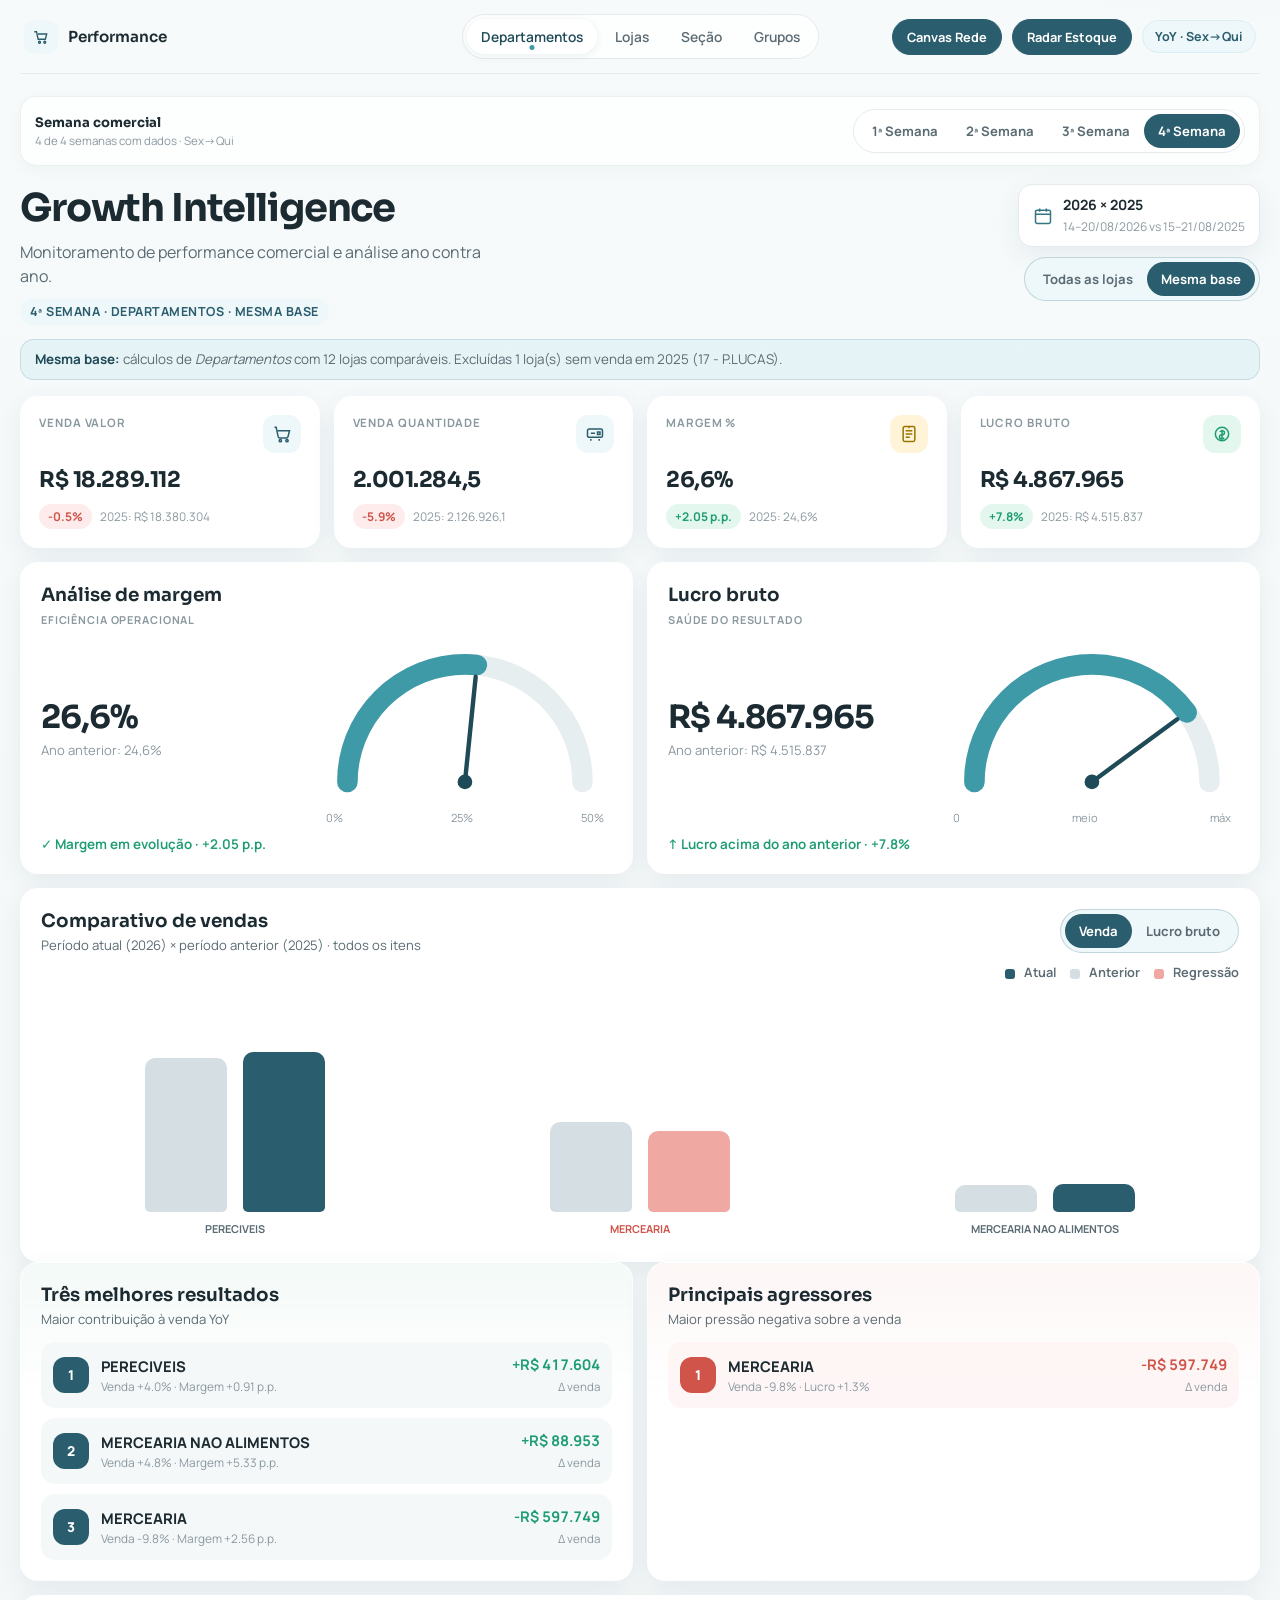
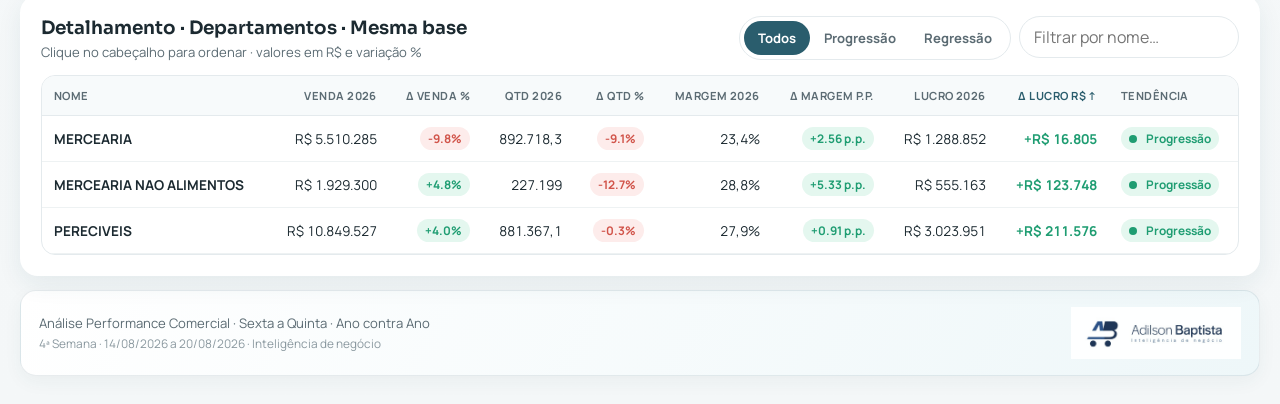
==== index.html @ 7a8c508e "feat: radar de estoque, rede 4a semana e Loja 17 fora da mesma base Co-authored-by: Cursor <cursorag" ====
<!DOCTYPE html>
<html lang="pt-BR">
<head>
  <meta charset="UTF-8" />
  <meta name="viewport" content="width=device-width, initial-scale=1.0" />
  <title>Performance Semanal · Growth Intelligence</title>
  <link rel="preconnect" href="https://fonts.googleapis.com" />
  <link rel="preconnect" href="https://fonts.gstatic.com" crossorigin />
  <link href="https://fonts.googleapis.com/css2?family=Manrope:wght@400;500;600;700;800&family=Sora:wght@500;600;700&display=swap" rel="stylesheet" />
  <link rel="stylesheet" href="styles.css" />
</head>
<body>
  <div class="shell">
    <header class="topnav">
      <div class="topnav-left">
        <div class="brand-pill" aria-hidden="true">
          <svg viewBox="0 0 24 24" fill="none" stroke="currentColor" stroke-width="1.8">
            <path d="M3 5h3l2.2 10h9.6l1.8-7H8"/>
            <circle cx="10" cy="19" r="1.3"/>
            <circle cx="17" cy="19" r="1.3"/>
          </svg>
        </div>
        <strong class="topnav-brand">Performance</strong>
      </div>

      <nav class="topnav-links" id="phaseNav" aria-label="Fases da análise">
        <button type="button" class="nav-link active" data-phase="departamentos">Departamentos</button>
        <button type="button" class="nav-link" data-phase="lojas">Lojas</button>
        <button type="button" class="nav-link" data-phase="secao">Seção</button>
        <button type="button" class="nav-link" data-phase="grupos">Grupos</button>
      </nav>

      <div class="topnav-right">
        <a class="canvas-rede-btn" href="rede.html" title="Abrir análise Canvas Rede">Canvas Rede</a>
        <a class="canvas-rede-btn" href="estoque.html" title="Abrir Radar de Estoque">Radar Estoque</a>
        <span class="period-mini">YoY · Sex→Qui</span>
      </div>
    </header>

    <main class="page">
      <section class="week-bar" aria-label="Semanas da análise">
        <div class="week-bar-copy">
          <span class="week-bar-label">Semana comercial</span>
          <small id="weekBarHint">Últimas 4 semanas · Sex→Qui</small>
        </div>
        <div class="chip-group week-group" id="weekGroup" role="group" aria-label="Filtro de semana">
          <button type="button" class="chip week-chip active" data-week="1">1ª Semana</button>
          <button type="button" class="chip week-chip empty-week" data-week="2">2ª Semana</button>
          <button type="button" class="chip week-chip empty-week" data-week="3">3ª Semana</button>
          <button type="button" class="chip week-chip empty-week" data-week="4">4ª Semana</button>
        </div>
      </section>

      <section class="page-head">
        <div>
          <h1>Growth Intelligence</h1>
          <p class="lede" id="phaseSubtitle">Monitoramento de performance comercial e análise preditiva ano contra ano.</p>
          <p class="phase-tag" id="phaseTitle">Departamentos · Mesma base</p>
        </div>
        <div class="page-controls">
          <div class="period-card" title="Comparativo semanal">
            <svg viewBox="0 0 24 24" fill="none" stroke="currentColor" stroke-width="1.8" aria-hidden="true">
              <rect x="3" y="5" width="18" height="16" rx="2"/>
              <path d="M8 3v4M16 3v4M3 10h18"/>
            </svg>
            <div>
              <strong id="periodTitle">2026 × 2025</strong>
              <small id="periodDetail">17–23 jul vs 18–24 jul</small>
            </div>
          </div>
          <div class="chip-group store-base-group" id="storeBaseGroup" role="group" aria-label="Base de lojas">
            <button type="button" class="chip" data-store-base="todas">Todas as lojas</button>
            <button type="button" class="chip active" data-store-base="mesma">Mesma base</button>
          </div>
        </div>
      </section>

      <p class="base-note" id="storeBaseNote"></p>

      <section class="empty-week-panel hidden" id="emptyWeekPanel" aria-live="polite">
        <div class="empty-week-card">
          <strong id="emptyWeekTitle">2ª Semana</strong>
          <p id="emptyWeekMessage">Sem dados</p>
          <small>Inclua os Excel da semana em <code>entradas/semana-nova</code> e execute <code>build-data.ps1</code>.</small>
        </div>
      </section>

      <div id="analysisContent">
      <section class="kpi-row" id="execSummary" aria-label="Indicadores principais"></section>

      <section class="gauge-row">
        <article class="panel gauge-card" id="marginGauge">
          <div class="panel-kicker">
            <span>Análise de margem</span>
            <small>Eficiência operacional</small>
          </div>
          <div class="gauge-body">
            <div class="gauge-copy">
              <strong id="marginValue">—</strong>
              <span id="marginTarget">Ano anterior: —</span>
            </div>
            <div class="gauge" aria-hidden="true">
              <svg viewBox="0 0 200 120">
                <path class="gauge-track" d="M20 100 A80 80 0 0 1 180 100"/>
                <path id="marginArc" class="gauge-fill" d="M20 100 A80 80 0 0 1 180 100"/>
                <line id="marginNeedle" class="gauge-needle" x1="100" y1="100" x2="100" y2="28"/>
                <circle cx="100" cy="100" r="5" class="gauge-hub"/>
              </svg>
              <div class="gauge-scale"><span>0%</span><span>25%</span><span>50%</span></div>
            </div>
          </div>
          <p class="gauge-foot" id="marginFoot">—</p>
        </article>

        <article class="panel gauge-card money-card" id="profitGauge">
          <div class="money-rain" id="moneyRain" aria-hidden="true"></div>
          <div class="panel-kicker">
            <span>Lucro bruto</span>
            <small>Saúde do resultado</small>
          </div>
          <div class="gauge-body">
            <div class="gauge-copy">
              <strong id="profitValue">—</strong>
              <span id="profitTarget">Meta implícita: —</span>
            </div>
            <div class="gauge" aria-hidden="true">
              <svg viewBox="0 0 200 120">
                <path class="gauge-track" d="M20 100 A80 80 0 0 1 180 100"/>
                <path id="profitArc" class="gauge-fill" d="M20 100 A80 80 0 0 1 180 100"/>
                <line id="profitNeedle" class="gauge-needle" x1="100" y1="100" x2="100" y2="28"/>
                <circle cx="100" cy="100" r="5" class="gauge-hub"/>
              </svg>
              <div class="gauge-scale"><span>0</span><span>meio</span><span>máx</span></div>
            </div>
          </div>
          <p class="gauge-foot" id="profitFoot">—</p>
        </article>
      </section>

      <section class="panel chart-panel">
        <div class="panel-head row">
          <div>
            <h2 id="chartTitle">Comparativo de vendas</h2>
            <p id="chartSubtitle">Período atual (2026) × período anterior (2025)</p>
          </div>
          <div class="chart-tools">
            <div class="chip-group metric-group" id="metricGroup" role="group" aria-label="Métrica da análise">
              <button type="button" class="chip active" data-metric="venda">Venda</button>
              <button type="button" class="chip" data-metric="lucro">Lucro bruto</button>
              <button type="button" class="chip hidden" data-metric="clientes" id="metricClientes">Clientes</button>
            </div>
            <div class="chart-legend">
              <span><i class="dot current"></i> Atual</span>
              <span><i class="dot previous"></i> Anterior</span>
              <span><i class="dot regressao"></i> Regressão</span>
            </div>
          </div>
        </div>
        <div class="chart-scroll">
          <div class="chart" id="salesChart" role="img" aria-label="Gráfico comparativo"></div>
        </div>
      </section>

      <section class="spotlight-grid">
        <article class="panel panel-best">
          <div class="panel-head">
            <h2 id="bestTitle">Três melhores resultados</h2>
            <p id="bestHint">Maior contribuição ao lucro bruto YoY</p>
          </div>
          <ol class="rank-list" id="bestList"></ol>
        </article>

        <article class="panel panel-risk">
          <div class="panel-head">
            <h2 id="aggressorTitle">Principais agressores</h2>
            <p id="aggressorHint">Maior pressão negativa sobre o resultado</p>
          </div>
          <ul class="rank-list risk" id="aggressorList"></ul>
        </article>
      </section>

      <section class="panel table-panel">
        <div class="panel-head row">
          <div>
            <h2 id="tableTitle">Detalhamento</h2>
            <p>Clique no cabeçalho para ordenar · valores em R$ e variação %</p>
          </div>
          <div class="table-tools">
            <div class="chip-group" role="group" aria-label="Filtro de tendência">
              <button type="button" class="chip active" data-filter="todos">Todos</button>
              <button type="button" class="chip" data-filter="progressao">Progressão</button>
              <button type="button" class="chip" data-filter="regressao">Regressão</button>
            </div>
            <label class="search">
              <span class="sr-only">Buscar</span>
              <input type="search" id="searchInput" placeholder="Filtrar por nome…" autocomplete="off" />
            </label>
          </div>
        </div>
        <div class="table-wrap">
          <table id="dataTable">
            <thead id="tableHead"></thead>
            <tbody id="tableBody"></tbody>
          </table>
        </div>
      </section>

      <footer class="footer">
        <div class="footer-copy">
          <p>Análise Performance Comercial · Sexta a Quinta · Ano contra Ano</p>
          <p class="muted" id="footerMeta">Dados 2025 × 2026 · Inteligência de negócio</p>
        </div>
        <img src="LogoABB.jpeg" alt="Adilson Baptista — Inteligência de negócio" class="footer-logo" />
      </footer>
      </div>
    </main>
  </div>

  <script src="data.js"></script>
  <script src="app.js"></script>
</body>
</html>
---- styles.css ----
:root {
  --teal-900: #1f4a57;
  --teal-800: #2a5d6d;
  --teal-700: #347485;
  --teal-500: #3f9aa8;
  --teal-100: #d9eef2;
  --teal-50: #eef7f9;
  --success: #1f9d72;
  --success-soft: #e4f7ef;
  --danger: #d1544a;
  --danger-soft: #fdeceb;
  --ink: #1c2a31;
  --ink-soft: #5b6b73;
  --muted: #8a989f;
  --line: #e4eaed;
  --bg: #f4f7f8;
  --card: #ffffff;
  --shadow: 0 8px 24px rgba(31, 74, 87, 0.08);
  --radius: 18px;
  --font: "Manrope", system-ui, sans-serif;
  --display: "Sora", system-ui, sans-serif;
}

*,
*::before,
*::after { box-sizing: border-box; }

html { scroll-behavior: smooth; }

body {
  margin: 0;
  min-height: 100vh;
  font-family: var(--font);
  color: var(--ink);
  background:
    radial-gradient(900px 420px at 100% -10%, rgba(63, 154, 168, 0.12), transparent 55%),
    linear-gradient(180deg, #f7fafb 0%, var(--bg) 100%);
}

.sr-only {
  position: absolute;
  width: 1px;
  height: 1px;
  padding: 0;
  margin: -1px;
  overflow: hidden;
  clip: rect(0, 0, 0, 0);
  border: 0;
}

.shell {
  max-width: 1280px;
  margin: 0 auto;
  padding: 0 20px 28px;
}

/* Top nav */
.topnav {
  display: grid;
  grid-template-columns: 1fr auto 1fr;
  align-items: center;
  gap: 16px;
  padding: 14px 4px;
  border-bottom: 1px solid rgba(31, 74, 87, 0.08);
  margin-bottom: 22px;
  animation: rise 0.5s ease both;
}

.topnav-left,
.topnav-right {
  display: flex;
  align-items: center;
  gap: 10px;
}

.topnav-right { justify-content: flex-end; }

.brand-pill {
  width: 34px;
  height: 34px;
  border-radius: 10px;
  display: grid;
  place-items: center;
  background: var(--teal-50);
  color: var(--teal-800);
}

.brand-pill svg { width: 18px; height: 18px; }

.topnav-brand {
  font-family: var(--display);
  font-size: 0.95rem;
  font-weight: 600;
  color: var(--ink);
}

.topnav-links {
  display: flex;
  gap: 4px;
  padding: 4px;
  border-radius: 999px;
  background: rgba(255, 255, 255, 0.75);
  border: 1px solid var(--line);
}

.nav-link {
  border: 0;
  background: transparent;
  color: var(--ink-soft);
  font: inherit;
  font-size: 0.86rem;
  font-weight: 600;
  padding: 8px 14px;
  border-radius: 999px;
  cursor: pointer;
  position: relative;
  transition: 0.2s ease;
  text-decoration: none;
}

td.up, span.up { color: var(--success); font-weight: 700; }
td.down, span.down { color: var(--danger); font-weight: 700; }

.nav-link:hover { color: var(--teal-800); }

.nav-link.active {
  color: var(--teal-900);
  background: #fff;
  box-shadow: 0 2px 8px rgba(31, 74, 87, 0.08);
}

.nav-link.active::after {
  content: "";
  position: absolute;
  left: 50%;
  bottom: 4px;
  width: 5px;
  height: 5px;
  border-radius: 50%;
  background: var(--teal-500);
  transform: translateX(-50%);
}

.period-mini {
  font-size: 0.78rem;
  font-weight: 700;
  color: var(--teal-800);
  background: var(--teal-50);
  border: 1px solid var(--teal-100);
  padding: 7px 12px;
  border-radius: 999px;
}

.canvas-rede-btn {
  display: inline-flex;
  align-items: center;
  gap: 6px;
  font-size: 0.8rem;
  font-weight: 700;
  color: #fff;
  background: var(--teal-800);
  border: 1px solid var(--teal-800);
  padding: 8px 14px;
  border-radius: 999px;
  text-decoration: none;
  transition: 0.2s ease;
  white-space: nowrap;
}

.canvas-rede-btn:hover {
  background: var(--teal-900, #163944);
  color: #fff;
}

/* Week filter */
.week-bar {
  display: flex;
  justify-content: space-between;
  align-items: center;
  gap: 16px;
  margin-bottom: 18px;
  padding: 12px 14px;
  border-radius: 16px;
  background: rgba(255, 255, 255, 0.72);
  border: 1px solid rgba(31, 74, 87, 0.08);
  box-shadow: 0 4px 14px rgba(31, 74, 87, 0.04);
  animation: rise 0.45s ease both;
}

.week-bar-copy {
  display: flex;
  flex-direction: column;
  gap: 2px;
  min-width: 0;
}

.week-bar-label {
  font-family: var(--display);
  font-size: 0.82rem;
  font-weight: 700;
  color: var(--ink);
}

.week-bar-copy small {
  color: var(--muted);
  font-size: 0.72rem;
}

.week-group {
  flex-wrap: wrap;
  justify-content: flex-end;
}

.week-chip.empty-week:not(.active) {
  color: var(--muted);
  opacity: 0.78;
}

.week-chip.empty-week.active {
  background: #9aa7ad;
}

.week-chip .week-status {
  display: inline-block;
  margin-left: 6px;
  font-size: 0.65rem;
  font-weight: 700;
  letter-spacing: 0.02em;
  text-transform: uppercase;
  opacity: 0.85;
}

.empty-week-panel {
  margin: 8px 0 20px;
  animation: rise 0.4s ease both;
}

.empty-week-card {
  padding: 48px 28px;
  text-align: center;
  border-radius: var(--radius);
  background:
    linear-gradient(180deg, #fff 0%, var(--teal-50) 100%);
  border: 1px dashed rgba(31, 74, 87, 0.22);
}

.empty-week-card strong {
  display: block;
  font-family: var(--display);
  font-size: 1.35rem;
  color: var(--ink);
}

.empty-week-card p {
  margin: 10px 0 0;
  font-size: 1.05rem;
  font-weight: 700;
  color: var(--teal-800);
  letter-spacing: 0.04em;
  text-transform: uppercase;
}

.empty-week-card small {
  display: block;
  margin-top: 14px;
  color: var(--muted);
  line-height: 1.45;
}

.empty-week-card code {
  font-size: 0.78rem;
  background: rgba(31, 74, 87, 0.06);
  padding: 2px 6px;
  border-radius: 6px;
}

/* Page head */
.page-head {
  display: flex;
  justify-content: space-between;
  gap: 20px;
  align-items: flex-start;
  margin-bottom: 14px;
  animation: rise 0.55s ease both;
}

.page-head h1 {
  margin: 0;
  font-family: var(--display);
  font-size: clamp(1.8rem, 3vw, 2.4rem);
  letter-spacing: -0.03em;
  color: var(--ink);
}

.lede {
  margin: 8px 0 0;
  color: var(--ink-soft);
  max-width: 48ch;
  line-height: 1.5;
}

.phase-tag {
  margin: 10px 0 0;
  display: inline-flex;
  font-size: 0.78rem;
  font-weight: 700;
  letter-spacing: 0.04em;
  text-transform: uppercase;
  color: var(--teal-800);
  background: var(--teal-50);
  border-radius: 999px;
  padding: 5px 10px;
}

.page-controls {
  display: flex;
  flex-direction: column;
  align-items: flex-end;
  gap: 10px;
}

.period-card {
  display: flex;
  align-items: center;
  gap: 10px;
  padding: 10px 14px;
  border-radius: 14px;
  background: #fff;
  border: 1px solid var(--line);
  box-shadow: var(--shadow);
  min-width: 230px;
}

.period-card svg {
  width: 20px;
  height: 20px;
  color: var(--teal-700);
  flex-shrink: 0;
}

.period-card strong {
  display: block;
  font-size: 0.88rem;
}

.period-card small {
  color: var(--muted);
  font-size: 0.75rem;
}

.chip-group {
  display: inline-flex;
  padding: 4px;
  border-radius: 999px;
  background: #fff;
  border: 1px solid var(--line);
}

.chip {
  border: 0;
  background: transparent;
  color: var(--ink-soft);
  padding: 8px 14px;
  border-radius: 999px;
  font: inherit;
  font-size: 0.82rem;
  font-weight: 700;
  cursor: pointer;
  transition: 0.2s ease;
}

.chip.active {
  background: var(--teal-800);
  color: #fff;
}

.store-base-group {
  border-color: rgba(52, 116, 133, 0.25);
  background: var(--teal-50);
}

.base-note {
  margin: 0 0 16px;
  padding: 10px 14px;
  border-radius: 14px;
  background: rgba(217, 238, 242, 0.55);
  border: 1px solid rgba(52, 116, 133, 0.18);
  color: var(--ink-soft);
  font-size: 0.84rem;
  line-height: 1.4;
}

.base-note strong { color: var(--teal-900); }

/* KPI row */
.kpi-row {
  display: grid;
  grid-template-columns: repeat(4, minmax(0, 1fr));
  gap: 14px;
  margin-bottom: 14px;
}

.kpi-row.has-clients {
  grid-template-columns: repeat(5, minmax(0, 1fr));
}

.kpi {
  position: relative;
  overflow: hidden;
  background: var(--card);
  border-radius: var(--radius);
  padding: 18px;
  border: 1px solid rgba(255, 255, 255, 0.8);
  box-shadow: var(--shadow);
  animation: rise 0.6s ease both;
  min-height: 138px;
}

.kpi:nth-child(1) { animation-delay: 0.04s; }
.kpi:nth-child(2) { animation-delay: 0.08s; }
.kpi:nth-child(3) { animation-delay: 0.12s; }
.kpi:nth-child(4) { animation-delay: 0.16s; }
.kpi:nth-child(5) { animation-delay: 0.2s; }

.kpi-top {
  display: flex;
  justify-content: space-between;
  align-items: flex-start;
  margin-bottom: 14px;
}

.kpi-label {
  margin: 0;
  font-size: 0.72rem;
  letter-spacing: 0.08em;
  text-transform: uppercase;
  font-weight: 700;
  color: var(--muted);
}

.kpi-icon {
  width: 38px;
  height: 38px;
  border-radius: 12px;
  display: grid;
  place-items: center;
  background: var(--teal-50);
  color: var(--teal-800);
}

.kpi-icon svg { width: 20px; height: 20px; }
.kpi-icon.offer { background: #fff4d8; color: #9a7400; }
.kpi-icon.money { background: var(--success-soft); color: var(--success); }
.kpi-icon.clients { background: #eaf1ff; color: #3d5ea8; }

.kpi-value {
  margin: 0;
  font-family: var(--display);
  font-size: clamp(1.2rem, 1.7vw, 1.55rem);
  font-weight: 700;
  letter-spacing: -0.02em;
  line-height: 1.15;
}

.kpi-meta {
  display: flex;
  flex-wrap: wrap;
  gap: 8px;
  align-items: center;
  margin-top: 12px;
}

.delta {
  display: inline-flex;
  align-items: center;
  gap: 4px;
  padding: 4px 9px;
  border-radius: 999px;
  font-size: 0.75rem;
  font-weight: 800;
}

.delta.up { background: var(--success-soft); color: var(--success); }
.delta.down { background: var(--danger-soft); color: var(--danger); }
.delta.flat { background: #eef2f3; color: var(--muted); }

.kpi-compare {
  margin: 0;
  font-size: 0.74rem;
  color: var(--muted);
}

.kpi.margin-card .kpi-icon.offer {
  animation: posterSwing 3.2s ease-in-out infinite;
  transform-origin: top center;
}

.money-card .money-rain {
  position: absolute;
  inset: 0;
  pointer-events: none;
  overflow: hidden;
}

.money-card .money-rain span {
  position: absolute;
  top: -16px;
  font-size: 0.8rem;
  font-weight: 800;
  color: rgba(31, 157, 114, 0.28);
  animation: moneyFall linear infinite;
}

/* Panels */
.panel {
  position: relative;
  background: var(--card);
  border-radius: var(--radius);
  box-shadow: var(--shadow);
  border: 1px solid rgba(255, 255, 255, 0.85);
  padding: 20px;
  animation: rise 0.65s ease both;
}

.panel-head { margin-bottom: 14px; }

.panel-head.row {
  display: flex;
  justify-content: space-between;
  gap: 12px;
  align-items: flex-start;
}

.panel-head h2,
.panel-kicker span {
  margin: 0;
  font-family: var(--display);
  font-size: 1.15rem;
  font-weight: 650;
}

.panel-head p,
.panel-kicker small {
  margin: 4px 0 0;
  color: var(--ink-soft);
  font-size: 0.82rem;
}

.panel-kicker {
  display: flex;
  flex-direction: column;
  gap: 2px;
  margin-bottom: 8px;
}

.panel-kicker small {
  text-transform: uppercase;
  letter-spacing: 0.08em;
  font-size: 0.68rem;
  font-weight: 700;
  color: var(--muted);
}

/* Gauges */
.gauge-row {
  display: grid;
  grid-template-columns: 1fr 1fr;
  gap: 14px;
  margin-bottom: 14px;
}

.gauge-body {
  display: grid;
  grid-template-columns: 1fr 1.1fr;
  gap: 10px;
  align-items: center;
}

.gauge-copy strong {
  display: block;
  font-family: var(--display);
  font-size: 2rem;
  letter-spacing: -0.03em;
  line-height: 1;
}

.gauge-copy span {
  display: block;
  margin-top: 8px;
  color: var(--muted);
  font-size: 0.82rem;
}

.gauge {
  position: relative;
}

.gauge svg {
  width: 100%;
  height: auto;
  overflow: visible;
}

.gauge-track {
  fill: none;
  stroke: #e7eef0;
  stroke-width: 14;
  stroke-linecap: round;
}

.gauge-fill {
  fill: none;
  stroke: var(--teal-500);
  stroke-width: 14;
  stroke-linecap: round;
  stroke-dasharray: 251;
  stroke-dashoffset: 251;
  transition: stroke-dashoffset 0.8s ease;
}

.gauge-needle {
  stroke: var(--teal-900);
  stroke-width: 3;
  stroke-linecap: round;
  transform-origin: 100px 100px;
  transition: transform 0.8s ease;
}

.gauge-hub { fill: var(--teal-900); }

.gauge-scale {
  display: flex;
  justify-content: space-between;
  margin-top: -6px;
  font-size: 0.7rem;
  color: var(--muted);
  padding: 0 8px;
}

.gauge-foot {
  margin: 10px 0 0;
  display: flex;
  align-items: center;
  gap: 8px;
  color: var(--success);
  font-size: 0.84rem;
  font-weight: 650;
}

.gauge-foot.warn { color: var(--danger); }

/* Chart */
.chart-tools {
  display: flex;
  flex-direction: column;
  align-items: flex-end;
  gap: 10px;
}

.metric-group {
  background: var(--teal-50);
  border-color: rgba(52, 116, 133, 0.25);
}

.metric-group .chip.active {
  background: var(--teal-800);
}

.chart-legend {
  display: flex;
  gap: 14px;
  font-size: 0.8rem;
  color: var(--ink-soft);
  font-weight: 650;
}

.chart-legend .dot {
  display: inline-block;
  width: 10px;
  height: 10px;
  border-radius: 3px;
  margin-right: 6px;
  vertical-align: middle;
}

.chart-legend .dot.current { background: var(--teal-800); }
.chart-legend .dot.previous { background: #d5dee2; }
.chart-legend .dot.regressao { background: #f0a8a2; }

.chart-scroll {
  overflow-x: auto;
  overflow-y: hidden;
  padding-bottom: 6px;
  margin: 0 -4px;
  scrollbar-width: thin;
  scrollbar-color: #9bb7bf transparent;
}

.chart-scroll::-webkit-scrollbar {
  height: 8px;
}

.chart-scroll::-webkit-scrollbar-thumb {
  background: #9bb7bf;
  border-radius: 999px;
}

.chart {
  display: grid;
  grid-template-columns: repeat(var(--cols, 4), minmax(var(--col-min, 110px), 1fr));
  gap: clamp(12px, 2vw, 28px);
  align-items: end;
  min-height: 240px;
  min-width: max(100%, calc(var(--cols, 4) * var(--col-min, 110px)));
  padding: 14px 8px 0;
  width: max-content;
  max-width: none;
}

.bar-group {
  display: flex;
  flex-direction: column;
  align-items: center;
  gap: 10px;
  min-width: 0;
  width: 100%;
}

.bars {
  display: flex;
  align-items: flex-end;
  gap: clamp(8px, 1.4vw, 16px);
  height: 170px;
  width: 100%;
  max-width: min(100%, 180px);
  justify-content: center;
}

.bar {
  flex: 1 1 0;
  width: auto;
  min-width: 28px;
  border-radius: 10px 10px 5px 5px;
  transition: height 0.6s ease;
}

.bar.previous { background: #d5dee2; }
.bar.current { background: var(--teal-800); }
.bar.current.regressao { background: #f0a8a2; }

.bar-group.regressao .bar-label { color: var(--danger); }

.bar-label {
  font-size: 0.68rem;
  font-weight: 700;
  color: var(--ink-soft);
  text-align: center;
  line-height: 1.25;
  max-width: 100%;
  overflow: hidden;
  display: -webkit-box;
  -webkit-line-clamp: 2;
  -webkit-box-orient: vertical;
}

/* Spotlight */
.spotlight-grid {
  display: grid;
  grid-template-columns: 1fr 1fr;
  gap: 14px;
  margin-bottom: 14px;
}

.panel-best {
  background:
    linear-gradient(180deg, rgba(31, 157, 114, 0.05), transparent 42%),
    var(--card);
}

.panel-risk {
  background:
    linear-gradient(180deg, rgba(209, 84, 74, 0.05), transparent 42%),
    var(--card);
}

.rank-list {
  list-style: none;
  margin: 0;
  padding: 0;
  display: flex;
  flex-direction: column;
  gap: 10px;
}

.rank-list li {
  display: grid;
  grid-template-columns: 36px 1fr auto;
  gap: 12px;
  align-items: center;
  padding: 12px;
  border-radius: 14px;
  background: rgba(244, 247, 248, 0.85);
}

.rank-list.risk li { background: rgba(253, 236, 235, 0.45); }

.rank-badge {
  width: 36px;
  height: 36px;
  border-radius: 12px;
  display: grid;
  place-items: center;
  font-weight: 800;
  font-size: 0.85rem;
  background: var(--teal-800);
  color: #fff;
}

.rank-list.risk .rank-badge { background: var(--danger); }

.rank-list.risk .empty-rank { background: rgba(228, 247, 239, 0.7); }
.rank-list.risk .empty-rank .rank-badge { background: var(--success); }

.rank-name {
  margin: 0;
  font-weight: 750;
  font-size: 0.92rem;
}

.rank-sub {
  margin: 2px 0 0;
  font-size: 0.74rem;
  color: var(--muted);
}

.rank-metric { text-align: right; }
.rank-metric strong { display: block; font-size: 0.92rem; }
.rank-metric span { font-size: 0.72rem; color: var(--muted); }

/* Table */
.table-panel { margin-bottom: 14px; }

.table-tools {
  display: flex;
  flex-wrap: wrap;
  gap: 8px;
  justify-content: flex-end;
}

.search input {
  width: min(220px, 40vw);
  border: 1px solid var(--line);
  background: #fff;
  border-radius: 999px;
  padding: 9px 14px;
  font: inherit;
  color: var(--ink);
  outline: none;
}

.search input:focus {
  border-color: var(--teal-500);
  box-shadow: 0 0 0 3px rgba(63, 154, 168, 0.15);
}

.table-wrap {
  overflow: auto;
  border-radius: 14px;
  border: 1px solid var(--line);
  max-height: min(56vh, 620px);
}

table {
  width: 100%;
  border-collapse: collapse;
  min-width: 980px;
  font-size: 0.85rem;
}

thead th {
  position: sticky;
  top: 0;
  z-index: 1;
  background: #f7fafb;
  color: var(--ink-soft);
  font-size: 0.7rem;
  letter-spacing: 0.04em;
  text-transform: uppercase;
  text-align: left;
  padding: 12px;
  border-bottom: 1px solid var(--line);
  cursor: pointer;
  user-select: none;
  white-space: nowrap;
}

thead th.sorted,
thead th:hover { color: var(--teal-800); }

tbody td {
  padding: 11px 12px;
  border-bottom: 1px solid #eef2f3;
  vertical-align: middle;
}

tbody tr:hover { background: rgba(63, 154, 168, 0.04); }
tbody tr.regressao { background: rgba(209, 84, 74, 0.025); }

.cell-name { font-weight: 700; }
.num { font-variant-numeric: tabular-nums; white-space: nowrap; }

.pill {
  display: inline-flex;
  align-items: center;
  gap: 4px;
  padding: 3px 8px;
  border-radius: 999px;
  font-size: 0.74rem;
  font-weight: 750;
}

.pill.up { background: var(--success-soft); color: var(--success); }
.pill.down { background: var(--danger-soft); color: var(--danger); }
.pill.nova { background: #eaf1ff; color: #3d5ea8; }

.status-dot {
  width: 8px;
  height: 8px;
  border-radius: 50%;
  display: inline-block;
  margin-right: 5px;
}

.status-dot.up { background: var(--success); }
.status-dot.down { background: var(--danger); }

.cell-name .tag-nova {
  display: inline-block;
  margin-left: 8px;
  padding: 2px 7px;
  border-radius: 999px;
  font-size: 0.66rem;
  font-weight: 800;
  letter-spacing: 0.04em;
  text-transform: uppercase;
  background: #eaf1ff;
  color: #3d5ea8;
  vertical-align: middle;
}

.empty {
  padding: 28px;
  text-align: center;
  color: var(--muted);
}

/* Footer */
.footer {
  display: flex;
  justify-content: space-between;
  align-items: center;
  gap: 20px;
  padding: 16px 18px;
  margin-top: 8px;
  border-radius: 16px;
  border: 1px solid rgba(31, 74, 87, 0.1);
  background: linear-gradient(120deg, #fff, var(--teal-50));
  box-shadow: 0 6px 18px rgba(31, 74, 87, 0.05);
}

.footer-copy p {
  margin: 0;
  font-size: 0.82rem;
  color: var(--ink-soft);
}

.footer-copy .muted {
  color: var(--muted);
  font-size: 0.74rem;
  margin-top: 3px;
}

.footer-logo {
  height: 52px;
  width: auto;
  opacity: 0.92;
  transition: transform 0.25s ease, opacity 0.25s ease;
}

.footer-logo:hover {
  opacity: 1;
  transform: scale(1.03);
}

.hidden { display: none !important; }

@keyframes rise {
  from { opacity: 0; transform: translateY(10px); }
  to { opacity: 1; transform: translateY(0); }
}

@keyframes posterSwing {
  0%, 100% { transform: rotate(-4deg); }
  50% { transform: rotate(4deg); }
}

@keyframes moneyFall {
  0% { transform: translateY(-8px) rotate(0deg); opacity: 0; }
  15% { opacity: 0.7; }
  100% { transform: translateY(140px) rotate(22deg); opacity: 0; }
}

@media (max-width: 1100px) {
  .kpi-row,
  .kpi-row.has-clients { grid-template-columns: repeat(2, minmax(0, 1fr)); }
}

@media (max-width: 900px) {
  .topnav {
    grid-template-columns: 1fr;
    justify-items: start;
  }

  .topnav-links {
    width: 100%;
    overflow-x: auto;
  }

  .topnav-right { width: 100%; justify-content: flex-start; }

  .week-bar {
    flex-direction: column;
    align-items: stretch;
  }

  .week-group { justify-content: flex-start; }

  .page-head,
  .gauge-row,
  .spotlight-grid { grid-template-columns: 1fr; display: grid; }

  .page-head { align-items: stretch; }

  .page-controls { align-items: stretch; }

  .gauge-body { grid-template-columns: 1fr; }
}

@media (max-width: 560px) {
  .kpi-row,
  .kpi-row.has-clients { grid-template-columns: 1fr; }

  .footer {
    flex-direction: column;
    align-items: flex-start;
  }
}
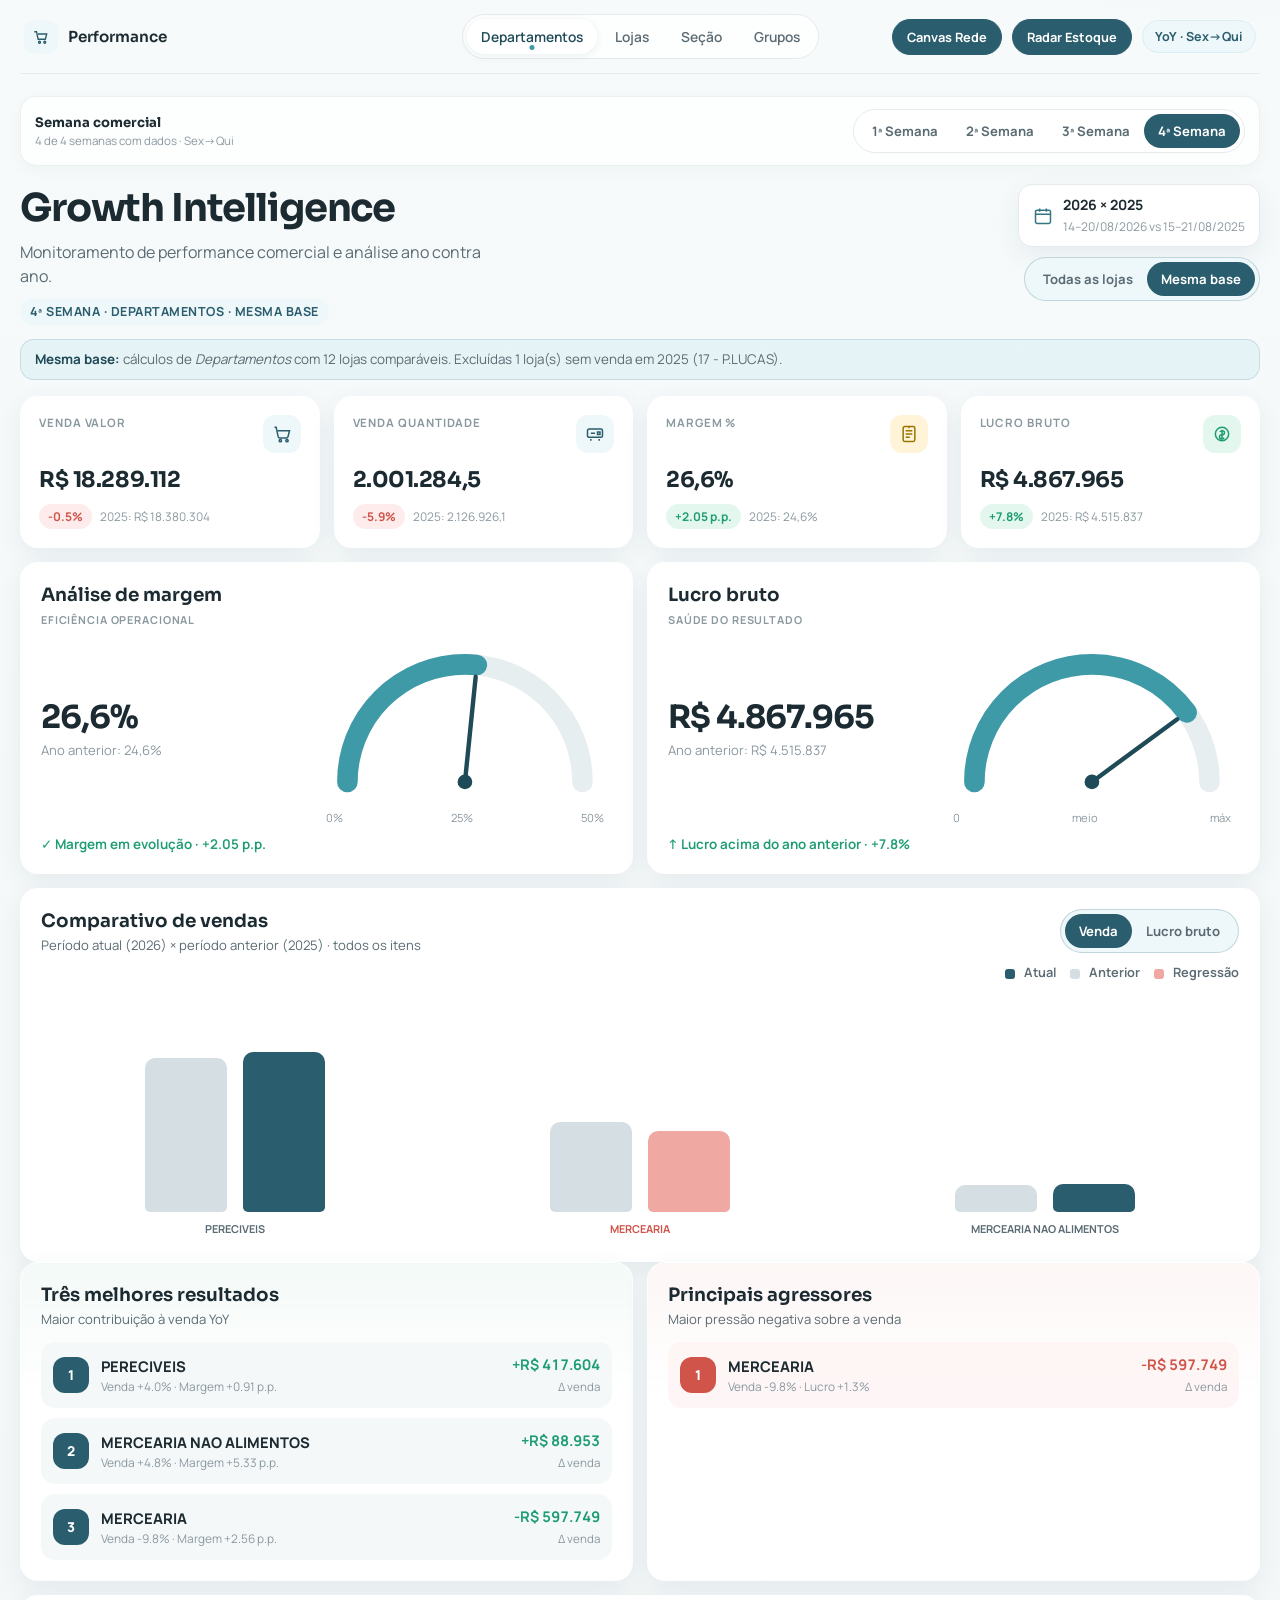
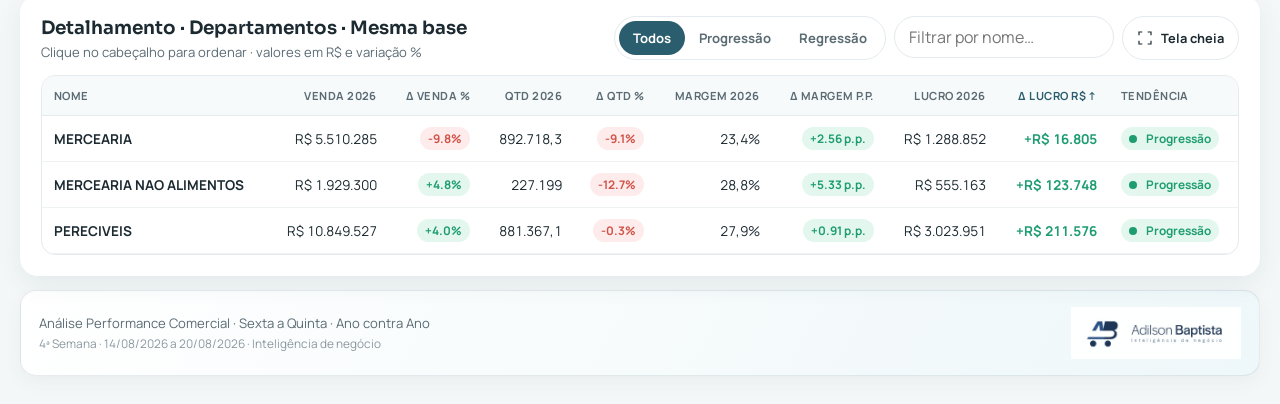
==== commit f181228e: "feat: tela cheia no detalhamento e ordenacao no radar de estoque Co-authored-by: Cursor <cursoragent" ====
--- a/index.html
+++ b/index.html
@@ -179,7 +179,7 @@
         </article>
       </section>
 
-      <section class="panel table-panel">
+      <section class="panel table-panel" id="detailPanel">
         <div class="panel-head row">
           <div>
             <h2 id="tableTitle">Detalhamento</h2>
@@ -195,6 +195,16 @@
               <span class="sr-only">Buscar</span>
               <input type="search" id="searchInput" placeholder="Filtrar por nome…" autocomplete="off" />
             </label>
+            <button type="button" class="expand-btn" id="tableExpandBtn" aria-pressed="false" title="Abrir detalhamento em tela cheia">
+              <svg class="expand-icon" viewBox="0 0 24 24" fill="none" stroke="currentColor" stroke-width="1.8" aria-hidden="true">
+                <path d="M8 3H3v5M16 3h5v5M8 21H3v-5M16 21h5v-5"/>
+              </svg>
+              <svg class="collapse-icon" viewBox="0 0 24 24" fill="none" stroke="currentColor" stroke-width="1.8" aria-hidden="true">
+                <path d="M9 3v5H4M15 3v5h5M9 21v-5H4M15 21v-5h5"/>
+              </svg>
+              <span class="expand-label">Tela cheia</span>
+              <span class="collapse-label">Voltar ao dash</span>
+            </button>
           </div>
         </div>
         <div class="table-wrap">
--- a/styles.css
+++ b/styles.css
@@ -870,6 +870,111 @@
   max-height: min(56vh, 620px);
 }
 
+.expand-btn {
+  display: inline-flex;
+  align-items: center;
+  gap: 8px;
+  border: 1px solid var(--line);
+  background: #fff;
+  color: var(--ink);
+  border-radius: 999px;
+  padding: 8px 14px;
+  font: inherit;
+  font-size: 0.8rem;
+  font-weight: 700;
+  cursor: pointer;
+  transition: 0.15s ease;
+  white-space: nowrap;
+}
+
+.expand-btn:hover {
+  border-color: var(--teal-500);
+  color: var(--teal-800);
+}
+
+.expand-btn svg {
+  width: 16px;
+  height: 16px;
+  flex: 0 0 auto;
+}
+
+.expand-btn .collapse-icon,
+.expand-btn .collapse-label {
+  display: none;
+}
+
+/* Focus mode (fallback) + native :fullscreen */
+.table-panel.is-expanded,
+.table-panel:fullscreen,
+.table-panel:-webkit-full-screen {
+  position: fixed;
+  inset: 0;
+  z-index: 3000;
+  width: 100%;
+  max-width: none;
+  height: 100%;
+  max-height: none;
+  margin: 0;
+  border-radius: 0;
+  display: flex;
+  flex-direction: column;
+  padding: 18px 20px 20px;
+  background: var(--sand-50, #f4f7f8);
+  box-sizing: border-box;
+}
+
+.table-panel.is-expanded .table-wrap,
+.table-panel:fullscreen .table-wrap,
+.table-panel:-webkit-full-screen .table-wrap {
+  flex: 1 1 auto;
+  max-height: none;
+  min-height: 0;
+  border-radius: 16px;
+  background: #fff;
+}
+
+.table-panel.is-expanded .expand-btn .expand-icon,
+.table-panel.is-expanded .expand-btn .expand-label,
+.table-panel:fullscreen .expand-btn .expand-icon,
+.table-panel:fullscreen .expand-btn .expand-label,
+.table-panel:-webkit-full-screen .expand-btn .expand-icon,
+.table-panel:-webkit-full-screen .expand-btn .expand-label {
+  display: none;
+}
+
+.table-panel.is-expanded .expand-btn .collapse-icon,
+.table-panel.is-expanded .expand-btn .collapse-label,
+.table-panel:fullscreen .expand-btn .collapse-icon,
+.table-panel:fullscreen .expand-btn .collapse-label,
+.table-panel:-webkit-full-screen .expand-btn .collapse-icon,
+.table-panel:-webkit-full-screen .expand-btn .collapse-label {
+  display: inline-flex;
+  align-items: center;
+}
+
+.table-panel.is-expanded .expand-btn,
+.table-panel:fullscreen .expand-btn,
+.table-panel:-webkit-full-screen .expand-btn {
+  background: var(--teal-800);
+  border-color: var(--teal-800);
+  color: #fff;
+}
+
+body.table-focus-open {
+  overflow: hidden;
+}
+
+@media (max-width: 720px) {
+  .expand-btn .expand-label,
+  .expand-btn .collapse-label {
+    display: none;
+  }
+  .table-panel.is-expanded .expand-btn .collapse-label,
+  .table-panel:fullscreen .expand-btn .collapse-label {
+    display: none;
+  }
+}
+
 table {
   width: 100%;
   border-collapse: collapse;
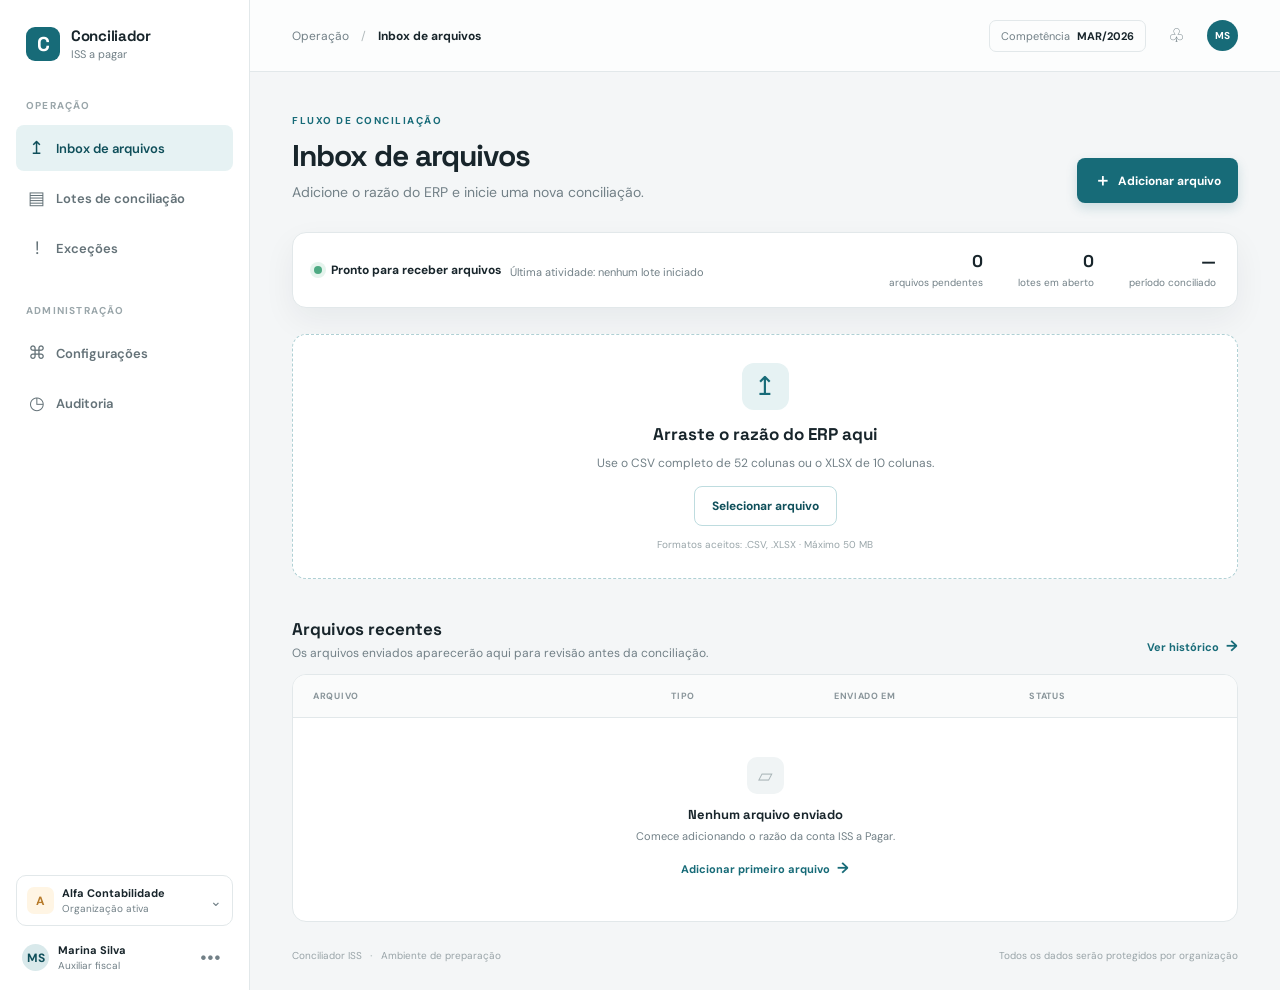
==== commit aa7cf85e: "refactor: simplify app.js by removing unused variables and code Co-authored-by: adilsonposia-glitch " ====
--- a/index.html
+++ b/index.html
@@ -3,230 +3,57 @@
 <head>
   <meta charset="UTF-8" />
   <meta name="viewport" content="width=device-width, initial-scale=1.0" />
-  <title>Performance Semanal · Growth Intelligence</title>
+  <meta name="theme-color" content="#f4f6f7" />
+  <title>Conciliador ISS</title>
   <link rel="preconnect" href="https://fonts.googleapis.com" />
   <link rel="preconnect" href="https://fonts.gstatic.com" crossorigin />
-  <link href="https://fonts.googleapis.com/css2?family=Manrope:wght@400;500;600;700;800&family=Sora:wght@500;600;700&display=swap" rel="stylesheet" />
+  <link href="https://fonts.googleapis.com/css2?family=DM+Sans:wght@400;500;600;700&family=Space+Grotesk:wght@500;600;700&display=swap" rel="stylesheet" />
   <link rel="stylesheet" href="styles.css" />
 </head>
 <body>
-  <div class="shell">
-    <header class="topnav">
-      <div class="topnav-left">
-        <div class="brand-pill" aria-hidden="true">
-          <svg viewBox="0 0 24 24" fill="none" stroke="currentColor" stroke-width="1.8">
-            <path d="M3 5h3l2.2 10h9.6l1.8-7H8"/>
-            <circle cx="10" cy="19" r="1.3"/>
-            <circle cx="17" cy="19" r="1.3"/>
-          </svg>
-        </div>
-        <strong class="topnav-brand">Performance</strong>
+  <div class="app-shell">
+    <aside class="sidebar">
+      <div class="brand">
+        <div class="brand-mark" aria-hidden="true">C</div>
+        <div><strong>Conciliador</strong><span>ISS a pagar</span></div>
       </div>
 
-      <nav class="topnav-links" id="phaseNav" aria-label="Fases da análise">
-        <button type="button" class="nav-link active" data-phase="departamentos">Departamentos</button>
-        <button type="button" class="nav-link" data-phase="lojas">Lojas</button>
-        <button type="button" class="nav-link" data-phase="secao">Seção</button>
-        <button type="button" class="nav-link" data-phase="grupos">Grupos</button>
+      <nav class="main-nav" aria-label="Navegação principal">
+        <p class="nav-label">Operação</p>
+        <button class="nav-item active" data-view="inbox"><span class="nav-icon">↥</span> Inbox de arquivos</button>
+        <button class="nav-item" data-view="lotes"><span class="nav-icon">▤</span> Lotes de conciliação</button>
+        <button class="nav-item" data-view="excecoes"><span class="nav-icon">!</span> Exceções</button>
+        <p class="nav-label">Administração</p>
+        <button class="nav-item" data-view="configuracoes"><span class="nav-icon">⌘</span> Configurações</button>
+        <button class="nav-item" data-view="auditoria"><span class="nav-icon">◷</span> Auditoria</button>
       </nav>
 
-      <div class="topnav-right">
-        <a class="canvas-rede-btn" href="rede.html" title="Abrir análise Canvas Rede">Canvas Rede</a>
-        <a class="canvas-rede-btn" href="estoque.html" title="Abrir Radar de Estoque">Radar Estoque</a>
-        <span class="period-mini">YoY · Sex→Qui</span>
+      <div class="sidebar-bottom">
+        <div class="org-switcher"><span class="org-avatar">A</span><div><strong>Alfa Contabilidade</strong><small>Organização ativa</small></div><span class="chevron">⌄</span></div>
+        <div class="user-row"><span class="user-avatar">MS</span><div><strong>Marina Silva</strong><small>Auxiliar fiscal</small></div><button class="more" aria-label="Mais opções">•••</button></div>
       </div>
-    </header>
+    </aside>
 
-    <main class="page">
-      <section class="week-bar" aria-label="Semanas da análise">
-        <div class="week-bar-copy">
-          <span class="week-bar-label">Semana comercial</span>
-          <small id="weekBarHint">Últimas 4 semanas · Sex→Qui</small>
-        </div>
-        <div class="chip-group week-group" id="weekGroup" role="group" aria-label="Filtro de semana">
-          <button type="button" class="chip week-chip active" data-week="1">1ª Semana</button>
-          <button type="button" class="chip week-chip empty-week" data-week="2">2ª Semana</button>
-          <button type="button" class="chip week-chip empty-week" data-week="3">3ª Semana</button>
-          <button type="button" class="chip week-chip empty-week" data-week="4">4ª Semana</button>
-        </div>
+    <main class="main-content">
+      <header class="topbar"><div class="breadcrumb">Operação <span>/</span> <strong>Inbox de arquivos</strong></div><div class="top-actions"><span class="period-chip">Competência <strong>MAR/2026</strong></span><button class="icon-button" aria-label="Notificações">♧</button><span class="top-avatar">MS</span></div></header>
+
+      <section class="content-wrap" id="view-inbox">
+        <div class="page-heading"><div><p class="eyebrow">FLUXO DE CONCILIAÇÃO</p><h1>Inbox de arquivos</h1><p class="subtitle">Adicione o razão do ERP e inicie uma nova conciliação.</p></div><button class="primary-button" id="uploadButton"><span>＋</span> Adicionar arquivo</button></div>
+
+        <section class="status-strip" aria-label="Resumo da operação"><div><span class="status-dot"></span><strong>Pronto para receber arquivos</strong><small>Última atividade: nenhum lote iniciado</small></div><div class="strip-metrics"><div><strong>0</strong><span>arquivos pendentes</span></div><div><strong>0</strong><span>lotes em aberto</span></div><div><strong>—</strong><span>período conciliado</span></div></div></section>
+
+        <section class="dropzone" id="dropzone" tabindex="0" aria-label="Área para enviar arquivos"><div class="drop-icon">↥</div><h2>Arraste o razão do ERP aqui</h2><p>Use o CSV completo de 52 colunas ou o XLSX de 10 colunas.</p><button class="secondary-button" id="browseButton">Selecionar arquivo</button><small>Formatos aceitos: .CSV, .XLSX · Máximo 50 MB</small></section>
+
+        <div class="section-header"><div><h2>Arquivos recentes</h2><p>Os arquivos enviados aparecerão aqui para revisão antes da conciliação.</p></div><button class="text-button">Ver histórico <span>→</span></button></div>
+        <section class="empty-table"><div class="empty-table-head"><span>Arquivo</span><span>Tipo</span><span>Enviado em</span><span>Status</span><span></span></div><div class="empty-table-body"><div class="empty-state"><div class="empty-state-icon">▱</div><strong>Nenhum arquivo enviado</strong><p>Comece adicionando o razão da conta ISS a Pagar.</p><button class="text-button" id="emptyUpload">Adicionar primeiro arquivo <span>→</span></button></div></div></section>
+
+        <footer class="page-footer"><span>Conciliador ISS <strong>·</strong> Ambiente de preparação</span><span>Todos os dados serão protegidos por organização</span></footer>
       </section>
 
-      <section class="page-head">
-        <div>
-          <h1>Growth Intelligence</h1>
-          <p class="lede" id="phaseSubtitle">Monitoramento de performance comercial e análise preditiva ano contra ano.</p>
-          <p class="phase-tag" id="phaseTitle">Departamentos · Mesma base</p>
-        </div>
-        <div class="page-controls">
-          <div class="period-card" title="Comparativo semanal">
-            <svg viewBox="0 0 24 24" fill="none" stroke="currentColor" stroke-width="1.8" aria-hidden="true">
-              <rect x="3" y="5" width="18" height="16" rx="2"/>
-              <path d="M8 3v4M16 3v4M3 10h18"/>
-            </svg>
-            <div>
-              <strong id="periodTitle">2026 × 2025</strong>
-              <small id="periodDetail">17–23 jul vs 18–24 jul</small>
-            </div>
-          </div>
-          <div class="chip-group store-base-group" id="storeBaseGroup" role="group" aria-label="Base de lojas">
-            <button type="button" class="chip" data-store-base="todas">Todas as lojas</button>
-            <button type="button" class="chip active" data-store-base="mesma">Mesma base</button>
-          </div>
-        </div>
-      </section>
-
-      <p class="base-note" id="storeBaseNote"></p>
-
-      <section class="empty-week-panel hidden" id="emptyWeekPanel" aria-live="polite">
-        <div class="empty-week-card">
-          <strong id="emptyWeekTitle">2ª Semana</strong>
-          <p id="emptyWeekMessage">Sem dados</p>
-          <small>Inclua os Excel da semana em <code>entradas/semana-nova</code> e execute <code>build-data.ps1</code>.</small>
-        </div>
-      </section>
-
-      <div id="analysisContent">
-      <section class="kpi-row" id="execSummary" aria-label="Indicadores principais"></section>
-
-      <section class="gauge-row">
-        <article class="panel gauge-card" id="marginGauge">
-          <div class="panel-kicker">
-            <span>Análise de margem</span>
-            <small>Eficiência operacional</small>
-          </div>
-          <div class="gauge-body">
-            <div class="gauge-copy">
-              <strong id="marginValue">—</strong>
-              <span id="marginTarget">Ano anterior: —</span>
-            </div>
-            <div class="gauge" aria-hidden="true">
-              <svg viewBox="0 0 200 120">
-                <path class="gauge-track" d="M20 100 A80 80 0 0 1 180 100"/>
-                <path id="marginArc" class="gauge-fill" d="M20 100 A80 80 0 0 1 180 100"/>
-                <line id="marginNeedle" class="gauge-needle" x1="100" y1="100" x2="100" y2="28"/>
-                <circle cx="100" cy="100" r="5" class="gauge-hub"/>
-              </svg>
-              <div class="gauge-scale"><span>0%</span><span>25%</span><span>50%</span></div>
-            </div>
-          </div>
-          <p class="gauge-foot" id="marginFoot">—</p>
-        </article>
-
-        <article class="panel gauge-card money-card" id="profitGauge">
-          <div class="money-rain" id="moneyRain" aria-hidden="true"></div>
-          <div class="panel-kicker">
-            <span>Lucro bruto</span>
-            <small>Saúde do resultado</small>
-          </div>
-          <div class="gauge-body">
-            <div class="gauge-copy">
-              <strong id="profitValue">—</strong>
-              <span id="profitTarget">Meta implícita: —</span>
-            </div>
-            <div class="gauge" aria-hidden="true">
-              <svg viewBox="0 0 200 120">
-                <path class="gauge-track" d="M20 100 A80 80 0 0 1 180 100"/>
-                <path id="profitArc" class="gauge-fill" d="M20 100 A80 80 0 0 1 180 100"/>
-                <line id="profitNeedle" class="gauge-needle" x1="100" y1="100" x2="100" y2="28"/>
-                <circle cx="100" cy="100" r="5" class="gauge-hub"/>
-              </svg>
-              <div class="gauge-scale"><span>0</span><span>meio</span><span>máx</span></div>
-            </div>
-          </div>
-          <p class="gauge-foot" id="profitFoot">—</p>
-        </article>
-      </section>
-
-      <section class="panel chart-panel">
-        <div class="panel-head row">
-          <div>
-            <h2 id="chartTitle">Comparativo de vendas</h2>
-            <p id="chartSubtitle">Período atual (2026) × período anterior (2025)</p>
-          </div>
-          <div class="chart-tools">
-            <div class="chip-group metric-group" id="metricGroup" role="group" aria-label="Métrica da análise">
-              <button type="button" class="chip active" data-metric="venda">Venda</button>
-              <button type="button" class="chip" data-metric="lucro">Lucro bruto</button>
-              <button type="button" class="chip hidden" data-metric="clientes" id="metricClientes">Clientes</button>
-            </div>
-            <div class="chart-legend">
-              <span><i class="dot current"></i> Atual</span>
-              <span><i class="dot previous"></i> Anterior</span>
-              <span><i class="dot regressao"></i> Regressão</span>
-            </div>
-          </div>
-        </div>
-        <div class="chart-scroll">
-          <div class="chart" id="salesChart" role="img" aria-label="Gráfico comparativo"></div>
-        </div>
-      </section>
-
-      <section class="spotlight-grid">
-        <article class="panel panel-best">
-          <div class="panel-head">
-            <h2 id="bestTitle">Três melhores resultados</h2>
-            <p id="bestHint">Maior contribuição ao lucro bruto YoY</p>
-          </div>
-          <ol class="rank-list" id="bestList"></ol>
-        </article>
-
-        <article class="panel panel-risk">
-          <div class="panel-head">
-            <h2 id="aggressorTitle">Principais agressores</h2>
-            <p id="aggressorHint">Maior pressão negativa sobre o resultado</p>
-          </div>
-          <ul class="rank-list risk" id="aggressorList"></ul>
-        </article>
-      </section>
-
-      <section class="panel table-panel" id="detailPanel">
-        <div class="panel-head row">
-          <div>
-            <h2 id="tableTitle">Detalhamento</h2>
-            <p>Clique no cabeçalho para ordenar · valores em R$ e variação %</p>
-          </div>
-          <div class="table-tools">
-            <div class="chip-group" role="group" aria-label="Filtro de tendência">
-              <button type="button" class="chip active" data-filter="todos">Todos</button>
-              <button type="button" class="chip" data-filter="progressao">Progressão</button>
-              <button type="button" class="chip" data-filter="regressao">Regressão</button>
-            </div>
-            <label class="search">
-              <span class="sr-only">Buscar</span>
-              <input type="search" id="searchInput" placeholder="Filtrar por nome…" autocomplete="off" />
-            </label>
-            <button type="button" class="expand-btn" id="tableExpandBtn" aria-pressed="false" title="Abrir detalhamento em tela cheia">
-              <svg class="expand-icon" viewBox="0 0 24 24" fill="none" stroke="currentColor" stroke-width="1.8" aria-hidden="true">
-                <path d="M8 3H3v5M16 3h5v5M8 21H3v-5M16 21h5v-5"/>
-              </svg>
-              <svg class="collapse-icon" viewBox="0 0 24 24" fill="none" stroke="currentColor" stroke-width="1.8" aria-hidden="true">
-                <path d="M9 3v5H4M15 3v5h5M9 21v-5H4M15 21v-5h5"/>
-              </svg>
-              <span class="expand-label">Tela cheia</span>
-              <span class="collapse-label">Voltar ao dash</span>
-            </button>
-          </div>
-        </div>
-        <div class="table-wrap">
-          <table id="dataTable">
-            <thead id="tableHead"></thead>
-            <tbody id="tableBody"></tbody>
-          </table>
-        </div>
-      </section>
-
-      <footer class="footer">
-        <div class="footer-copy">
-          <p>Análise Performance Comercial · Sexta a Quinta · Ano contra Ano</p>
-          <p class="muted" id="footerMeta">Dados 2025 × 2026 · Inteligência de negócio</p>
-        </div>
-        <img src="LogoABB.jpeg" alt="Adilson Baptista — Inteligência de negócio" class="footer-logo" />
-      </footer>
-      </div>
+      <section class="content-wrap hidden" id="view-placeholder"><div class="page-heading"><div><p class="eyebrow">CONCILIADOR ISS</p><h1 id="placeholderTitle">Lotes de conciliação</h1><p class="subtitle">Esta área será habilitada quando o primeiro arquivo for processado.</p></div></div><section class="placeholder-card"><div class="empty-state-icon">◌</div><strong>Espaço reservado para o fluxo</strong><p>O projeto foi preparado com base no PRD. O motor de conciliação e as integrações serão adicionados nas próximas etapas.</p></section></section>
     </main>
   </div>
-
-  <script src="data.js"></script>
+  <input type="file" id="fileInput" accept=".csv,.xlsx" hidden />
   <script src="app.js"></script>
 </body>
 </html>
--- a/styles.css
+++ b/styles.css
@@ -1,1162 +1 @@
-:root {
-  --teal-900: #1f4a57;
-  --teal-800: #2a5d6d;
-  --teal-700: #347485;
-  --teal-500: #3f9aa8;
-  --teal-100: #d9eef2;
-  --teal-50: #eef7f9;
-  --success: #1f9d72;
-  --success-soft: #e4f7ef;
-  --danger: #d1544a;
-  --danger-soft: #fdeceb;
-  --ink: #1c2a31;
-  --ink-soft: #5b6b73;
-  --muted: #8a989f;
-  --line: #e4eaed;
-  --bg: #f4f7f8;
-  --card: #ffffff;
-  --shadow: 0 8px 24px rgba(31, 74, 87, 0.08);
-  --radius: 18px;
-  --font: "Manrope", system-ui, sans-serif;
-  --display: "Sora", system-ui, sans-serif;
-}
-
-*,
-*::before,
-*::after { box-sizing: border-box; }
-
-html { scroll-behavior: smooth; }
-
-body {
-  margin: 0;
-  min-height: 100vh;
-  font-family: var(--font);
-  color: var(--ink);
-  background:
-    radial-gradient(900px 420px at 100% -10%, rgba(63, 154, 168, 0.12), transparent 55%),
-    linear-gradient(180deg, #f7fafb 0%, var(--bg) 100%);
-}
-
-.sr-only {
-  position: absolute;
-  width: 1px;
-  height: 1px;
-  padding: 0;
-  margin: -1px;
-  overflow: hidden;
-  clip: rect(0, 0, 0, 0);
-  border: 0;
-}
-
-.shell {
-  max-width: 1280px;
-  margin: 0 auto;
-  padding: 0 20px 28px;
-}
-
-/* Top nav */
-.topnav {
-  display: grid;
-  grid-template-columns: 1fr auto 1fr;
-  align-items: center;
-  gap: 16px;
-  padding: 14px 4px;
-  border-bottom: 1px solid rgba(31, 74, 87, 0.08);
-  margin-bottom: 22px;
-  animation: rise 0.5s ease both;
-}
-
-.topnav-left,
-.topnav-right {
-  display: flex;
-  align-items: center;
-  gap: 10px;
-}
-
-.topnav-right { justify-content: flex-end; }
-
-.brand-pill {
-  width: 34px;
-  height: 34px;
-  border-radius: 10px;
-  display: grid;
-  place-items: center;
-  background: var(--teal-50);
-  color: var(--teal-800);
-}
-
-.brand-pill svg { width: 18px; height: 18px; }
-
-.topnav-brand {
-  font-family: var(--display);
-  font-size: 0.95rem;
-  font-weight: 600;
-  color: var(--ink);
-}
-
-.topnav-links {
-  display: flex;
-  gap: 4px;
-  padding: 4px;
-  border-radius: 999px;
-  background: rgba(255, 255, 255, 0.75);
-  border: 1px solid var(--line);
-}
-
-.nav-link {
-  border: 0;
-  background: transparent;
-  color: var(--ink-soft);
-  font: inherit;
-  font-size: 0.86rem;
-  font-weight: 600;
-  padding: 8px 14px;
-  border-radius: 999px;
-  cursor: pointer;
-  position: relative;
-  transition: 0.2s ease;
-  text-decoration: none;
-}
-
-td.up, span.up { color: var(--success); font-weight: 700; }
-td.down, span.down { color: var(--danger); font-weight: 700; }
-
-.nav-link:hover { color: var(--teal-800); }
-
-.nav-link.active {
-  color: var(--teal-900);
-  background: #fff;
-  box-shadow: 0 2px 8px rgba(31, 74, 87, 0.08);
-}
-
-.nav-link.active::after {
-  content: "";
-  position: absolute;
-  left: 50%;
-  bottom: 4px;
-  width: 5px;
-  height: 5px;
-  border-radius: 50%;
-  background: var(--teal-500);
-  transform: translateX(-50%);
-}
-
-.period-mini {
-  font-size: 0.78rem;
-  font-weight: 700;
-  color: var(--teal-800);
-  background: var(--teal-50);
-  border: 1px solid var(--teal-100);
-  padding: 7px 12px;
-  border-radius: 999px;
-}
-
-.canvas-rede-btn {
-  display: inline-flex;
-  align-items: center;
-  gap: 6px;
-  font-size: 0.8rem;
-  font-weight: 700;
-  color: #fff;
-  background: var(--teal-800);
-  border: 1px solid var(--teal-800);
-  padding: 8px 14px;
-  border-radius: 999px;
-  text-decoration: none;
-  transition: 0.2s ease;
-  white-space: nowrap;
-}
-
-.canvas-rede-btn:hover {
-  background: var(--teal-900, #163944);
-  color: #fff;
-}
-
-/* Week filter */
-.week-bar {
-  display: flex;
-  justify-content: space-between;
-  align-items: center;
-  gap: 16px;
-  margin-bottom: 18px;
-  padding: 12px 14px;
-  border-radius: 16px;
-  background: rgba(255, 255, 255, 0.72);
-  border: 1px solid rgba(31, 74, 87, 0.08);
-  box-shadow: 0 4px 14px rgba(31, 74, 87, 0.04);
-  animation: rise 0.45s ease both;
-}
-
-.week-bar-copy {
-  display: flex;
-  flex-direction: column;
-  gap: 2px;
-  min-width: 0;
-}
-
-.week-bar-label {
-  font-family: var(--display);
-  font-size: 0.82rem;
-  font-weight: 700;
-  color: var(--ink);
-}
-
-.week-bar-copy small {
-  color: var(--muted);
-  font-size: 0.72rem;
-}
-
-.week-group {
-  flex-wrap: wrap;
-  justify-content: flex-end;
-}
-
-.week-chip.empty-week:not(.active) {
-  color: var(--muted);
-  opacity: 0.78;
-}
-
-.week-chip.empty-week.active {
-  background: #9aa7ad;
-}
-
-.week-chip .week-status {
-  display: inline-block;
-  margin-left: 6px;
-  font-size: 0.65rem;
-  font-weight: 700;
-  letter-spacing: 0.02em;
-  text-transform: uppercase;
-  opacity: 0.85;
-}
-
-.empty-week-panel {
-  margin: 8px 0 20px;
-  animation: rise 0.4s ease both;
-}
-
-.empty-week-card {
-  padding: 48px 28px;
-  text-align: center;
-  border-radius: var(--radius);
-  background:
-    linear-gradient(180deg, #fff 0%, var(--teal-50) 100%);
-  border: 1px dashed rgba(31, 74, 87, 0.22);
-}
-
-.empty-week-card strong {
-  display: block;
-  font-family: var(--display);
-  font-size: 1.35rem;
-  color: var(--ink);
-}
-
-.empty-week-card p {
-  margin: 10px 0 0;
-  font-size: 1.05rem;
-  font-weight: 700;
-  color: var(--teal-800);
-  letter-spacing: 0.04em;
-  text-transform: uppercase;
-}
-
-.empty-week-card small {
-  display: block;
-  margin-top: 14px;
-  color: var(--muted);
-  line-height: 1.45;
-}
-
-.empty-week-card code {
-  font-size: 0.78rem;
-  background: rgba(31, 74, 87, 0.06);
-  padding: 2px 6px;
-  border-radius: 6px;
-}
-
-/* Page head */
-.page-head {
-  display: flex;
-  justify-content: space-between;
-  gap: 20px;
-  align-items: flex-start;
-  margin-bottom: 14px;
-  animation: rise 0.55s ease both;
-}
-
-.page-head h1 {
-  margin: 0;
-  font-family: var(--display);
-  font-size: clamp(1.8rem, 3vw, 2.4rem);
-  letter-spacing: -0.03em;
-  color: var(--ink);
-}
-
-.lede {
-  margin: 8px 0 0;
-  color: var(--ink-soft);
-  max-width: 48ch;
-  line-height: 1.5;
-}
-
-.phase-tag {
-  margin: 10px 0 0;
-  display: inline-flex;
-  font-size: 0.78rem;
-  font-weight: 700;
-  letter-spacing: 0.04em;
-  text-transform: uppercase;
-  color: var(--teal-800);
-  background: var(--teal-50);
-  border-radius: 999px;
-  padding: 5px 10px;
-}
-
-.page-controls {
-  display: flex;
-  flex-direction: column;
-  align-items: flex-end;
-  gap: 10px;
-}
-
-.period-card {
-  display: flex;
-  align-items: center;
-  gap: 10px;
-  padding: 10px 14px;
-  border-radius: 14px;
-  background: #fff;
-  border: 1px solid var(--line);
-  box-shadow: var(--shadow);
-  min-width: 230px;
-}
-
-.period-card svg {
-  width: 20px;
-  height: 20px;
-  color: var(--teal-700);
-  flex-shrink: 0;
-}
-
-.period-card strong {
-  display: block;
-  font-size: 0.88rem;
-}
-
-.period-card small {
-  color: var(--muted);
-  font-size: 0.75rem;
-}
-
-.chip-group {
-  display: inline-flex;
-  padding: 4px;
-  border-radius: 999px;
-  background: #fff;
-  border: 1px solid var(--line);
-}
-
-.chip {
-  border: 0;
-  background: transparent;
-  color: var(--ink-soft);
-  padding: 8px 14px;
-  border-radius: 999px;
-  font: inherit;
-  font-size: 0.82rem;
-  font-weight: 700;
-  cursor: pointer;
-  transition: 0.2s ease;
-}
-
-.chip.active {
-  background: var(--teal-800);
-  color: #fff;
-}
-
-.store-base-group {
-  border-color: rgba(52, 116, 133, 0.25);
-  background: var(--teal-50);
-}
-
-.base-note {
-  margin: 0 0 16px;
-  padding: 10px 14px;
-  border-radius: 14px;
-  background: rgba(217, 238, 242, 0.55);
-  border: 1px solid rgba(52, 116, 133, 0.18);
-  color: var(--ink-soft);
-  font-size: 0.84rem;
-  line-height: 1.4;
-}
-
-.base-note strong { color: var(--teal-900); }
-
-/* KPI row */
-.kpi-row {
-  display: grid;
-  grid-template-columns: repeat(4, minmax(0, 1fr));
-  gap: 14px;
-  margin-bottom: 14px;
-}
-
-.kpi-row.has-clients {
-  grid-template-columns: repeat(5, minmax(0, 1fr));
-}
-
-.kpi {
-  position: relative;
-  overflow: hidden;
-  background: var(--card);
-  border-radius: var(--radius);
-  padding: 18px;
-  border: 1px solid rgba(255, 255, 255, 0.8);
-  box-shadow: var(--shadow);
-  animation: rise 0.6s ease both;
-  min-height: 138px;
-}
-
-.kpi:nth-child(1) { animation-delay: 0.04s; }
-.kpi:nth-child(2) { animation-delay: 0.08s; }
-.kpi:nth-child(3) { animation-delay: 0.12s; }
-.kpi:nth-child(4) { animation-delay: 0.16s; }
-.kpi:nth-child(5) { animation-delay: 0.2s; }
-
-.kpi-top {
-  display: flex;
-  justify-content: space-between;
-  align-items: flex-start;
-  margin-bottom: 14px;
-}
-
-.kpi-label {
-  margin: 0;
-  font-size: 0.72rem;
-  letter-spacing: 0.08em;
-  text-transform: uppercase;
-  font-weight: 700;
-  color: var(--muted);
-}
-
-.kpi-icon {
-  width: 38px;
-  height: 38px;
-  border-radius: 12px;
-  display: grid;
-  place-items: center;
-  background: var(--teal-50);
-  color: var(--teal-800);
-}
-
-.kpi-icon svg { width: 20px; height: 20px; }
-.kpi-icon.offer { background: #fff4d8; color: #9a7400; }
-.kpi-icon.money { background: var(--success-soft); color: var(--success); }
-.kpi-icon.clients { background: #eaf1ff; color: #3d5ea8; }
-
-.kpi-value {
-  margin: 0;
-  font-family: var(--display);
-  font-size: clamp(1.2rem, 1.7vw, 1.55rem);
-  font-weight: 700;
-  letter-spacing: -0.02em;
-  line-height: 1.15;
-}
-
-.kpi-meta {
-  display: flex;
-  flex-wrap: wrap;
-  gap: 8px;
-  align-items: center;
-  margin-top: 12px;
-}
-
-.delta {
-  display: inline-flex;
-  align-items: center;
-  gap: 4px;
-  padding: 4px 9px;
-  border-radius: 999px;
-  font-size: 0.75rem;
-  font-weight: 800;
-}
-
-.delta.up { background: var(--success-soft); color: var(--success); }
-.delta.down { background: var(--danger-soft); color: var(--danger); }
-.delta.flat { background: #eef2f3; color: var(--muted); }
-
-.kpi-compare {
-  margin: 0;
-  font-size: 0.74rem;
-  color: var(--muted);
-}
-
-.kpi.margin-card .kpi-icon.offer {
-  animation: posterSwing 3.2s ease-in-out infinite;
-  transform-origin: top center;
-}
-
-.money-card .money-rain {
-  position: absolute;
-  inset: 0;
-  pointer-events: none;
-  overflow: hidden;
-}
-
-.money-card .money-rain span {
-  position: absolute;
-  top: -16px;
-  font-size: 0.8rem;
-  font-weight: 800;
-  color: rgba(31, 157, 114, 0.28);
-  animation: moneyFall linear infinite;
-}
-
-/* Panels */
-.panel {
-  position: relative;
-  background: var(--card);
-  border-radius: var(--radius);
-  box-shadow: var(--shadow);
-  border: 1px solid rgba(255, 255, 255, 0.85);
-  padding: 20px;
-  animation: rise 0.65s ease both;
-}
-
-.panel-head { margin-bottom: 14px; }
-
-.panel-head.row {
-  display: flex;
-  justify-content: space-between;
-  gap: 12px;
-  align-items: flex-start;
-}
-
-.panel-head h2,
-.panel-kicker span {
-  margin: 0;
-  font-family: var(--display);
-  font-size: 1.15rem;
-  font-weight: 650;
-}
-
-.panel-head p,
-.panel-kicker small {
-  margin: 4px 0 0;
-  color: var(--ink-soft);
-  font-size: 0.82rem;
-}
-
-.panel-kicker {
-  display: flex;
-  flex-direction: column;
-  gap: 2px;
-  margin-bottom: 8px;
-}
-
-.panel-kicker small {
-  text-transform: uppercase;
-  letter-spacing: 0.08em;
-  font-size: 0.68rem;
-  font-weight: 700;
-  color: var(--muted);
-}
-
-/* Gauges */
-.gauge-row {
-  display: grid;
-  grid-template-columns: 1fr 1fr;
-  gap: 14px;
-  margin-bottom: 14px;
-}
-
-.gauge-body {
-  display: grid;
-  grid-template-columns: 1fr 1.1fr;
-  gap: 10px;
-  align-items: center;
-}
-
-.gauge-copy strong {
-  display: block;
-  font-family: var(--display);
-  font-size: 2rem;
-  letter-spacing: -0.03em;
-  line-height: 1;
-}
-
-.gauge-copy span {
-  display: block;
-  margin-top: 8px;
-  color: var(--muted);
-  font-size: 0.82rem;
-}
-
-.gauge {
-  position: relative;
-}
-
-.gauge svg {
-  width: 100%;
-  height: auto;
-  overflow: visible;
-}
-
-.gauge-track {
-  fill: none;
-  stroke: #e7eef0;
-  stroke-width: 14;
-  stroke-linecap: round;
-}
-
-.gauge-fill {
-  fill: none;
-  stroke: var(--teal-500);
-  stroke-width: 14;
-  stroke-linecap: round;
-  stroke-dasharray: 251;
-  stroke-dashoffset: 251;
-  transition: stroke-dashoffset 0.8s ease;
-}
-
-.gauge-needle {
-  stroke: var(--teal-900);
-  stroke-width: 3;
-  stroke-linecap: round;
-  transform-origin: 100px 100px;
-  transition: transform 0.8s ease;
-}
-
-.gauge-hub { fill: var(--teal-900); }
-
-.gauge-scale {
-  display: flex;
-  justify-content: space-between;
-  margin-top: -6px;
-  font-size: 0.7rem;
-  color: var(--muted);
-  padding: 0 8px;
-}
-
-.gauge-foot {
-  margin: 10px 0 0;
-  display: flex;
-  align-items: center;
-  gap: 8px;
-  color: var(--success);
-  font-size: 0.84rem;
-  font-weight: 650;
-}
-
-.gauge-foot.warn { color: var(--danger); }
-
-/* Chart */
-.chart-tools {
-  display: flex;
-  flex-direction: column;
-  align-items: flex-end;
-  gap: 10px;
-}
-
-.metric-group {
-  background: var(--teal-50);
-  border-color: rgba(52, 116, 133, 0.25);
-}
-
-.metric-group .chip.active {
-  background: var(--teal-800);
-}
-
-.chart-legend {
-  display: flex;
-  gap: 14px;
-  font-size: 0.8rem;
-  color: var(--ink-soft);
-  font-weight: 650;
-}
-
-.chart-legend .dot {
-  display: inline-block;
-  width: 10px;
-  height: 10px;
-  border-radius: 3px;
-  margin-right: 6px;
-  vertical-align: middle;
-}
-
-.chart-legend .dot.current { background: var(--teal-800); }
-.chart-legend .dot.previous { background: #d5dee2; }
-.chart-legend .dot.regressao { background: #f0a8a2; }
-
-.chart-scroll {
-  overflow-x: auto;
-  overflow-y: hidden;
-  padding-bottom: 6px;
-  margin: 0 -4px;
-  scrollbar-width: thin;
-  scrollbar-color: #9bb7bf transparent;
-}
-
-.chart-scroll::-webkit-scrollbar {
-  height: 8px;
-}
-
-.chart-scroll::-webkit-scrollbar-thumb {
-  background: #9bb7bf;
-  border-radius: 999px;
-}
-
-.chart {
-  display: grid;
-  grid-template-columns: repeat(var(--cols, 4), minmax(var(--col-min, 110px), 1fr));
-  gap: clamp(12px, 2vw, 28px);
-  align-items: end;
-  min-height: 240px;
-  min-width: max(100%, calc(var(--cols, 4) * var(--col-min, 110px)));
-  padding: 14px 8px 0;
-  width: max-content;
-  max-width: none;
-}
-
-.bar-group {
-  display: flex;
-  flex-direction: column;
-  align-items: center;
-  gap: 10px;
-  min-width: 0;
-  width: 100%;
-}
-
-.bars {
-  display: flex;
-  align-items: flex-end;
-  gap: clamp(8px, 1.4vw, 16px);
-  height: 170px;
-  width: 100%;
-  max-width: min(100%, 180px);
-  justify-content: center;
-}
-
-.bar {
-  flex: 1 1 0;
-  width: auto;
-  min-width: 28px;
-  border-radius: 10px 10px 5px 5px;
-  transition: height 0.6s ease;
-}
-
-.bar.previous { background: #d5dee2; }
-.bar.current { background: var(--teal-800); }
-.bar.current.regressao { background: #f0a8a2; }
-
-.bar-group.regressao .bar-label { color: var(--danger); }
-
-.bar-label {
-  font-size: 0.68rem;
-  font-weight: 700;
-  color: var(--ink-soft);
-  text-align: center;
-  line-height: 1.25;
-  max-width: 100%;
-  overflow: hidden;
-  display: -webkit-box;
-  -webkit-line-clamp: 2;
-  -webkit-box-orient: vertical;
-}
-
-/* Spotlight */
-.spotlight-grid {
-  display: grid;
-  grid-template-columns: 1fr 1fr;
-  gap: 14px;
-  margin-bottom: 14px;
-}
-
-.panel-best {
-  background:
-    linear-gradient(180deg, rgba(31, 157, 114, 0.05), transparent 42%),
-    var(--card);
-}
-
-.panel-risk {
-  background:
-    linear-gradient(180deg, rgba(209, 84, 74, 0.05), transparent 42%),
-    var(--card);
-}
-
-.rank-list {
-  list-style: none;
-  margin: 0;
-  padding: 0;
-  display: flex;
-  flex-direction: column;
-  gap: 10px;
-}
-
-.rank-list li {
-  display: grid;
-  grid-template-columns: 36px 1fr auto;
-  gap: 12px;
-  align-items: center;
-  padding: 12px;
-  border-radius: 14px;
-  background: rgba(244, 247, 248, 0.85);
-}
-
-.rank-list.risk li { background: rgba(253, 236, 235, 0.45); }
-
-.rank-badge {
-  width: 36px;
-  height: 36px;
-  border-radius: 12px;
-  display: grid;
-  place-items: center;
-  font-weight: 800;
-  font-size: 0.85rem;
-  background: var(--teal-800);
-  color: #fff;
-}
-
-.rank-list.risk .rank-badge { background: var(--danger); }
-
-.rank-list.risk .empty-rank { background: rgba(228, 247, 239, 0.7); }
-.rank-list.risk .empty-rank .rank-badge { background: var(--success); }
-
-.rank-name {
-  margin: 0;
-  font-weight: 750;
-  font-size: 0.92rem;
-}
-
-.rank-sub {
-  margin: 2px 0 0;
-  font-size: 0.74rem;
-  color: var(--muted);
-}
-
-.rank-metric { text-align: right; }
-.rank-metric strong { display: block; font-size: 0.92rem; }
-.rank-metric span { font-size: 0.72rem; color: var(--muted); }
-
-/* Table */
-.table-panel { margin-bottom: 14px; }
-
-.table-tools {
-  display: flex;
-  flex-wrap: wrap;
-  gap: 8px;
-  justify-content: flex-end;
-}
-
-.search input {
-  width: min(220px, 40vw);
-  border: 1px solid var(--line);
-  background: #fff;
-  border-radius: 999px;
-  padding: 9px 14px;
-  font: inherit;
-  color: var(--ink);
-  outline: none;
-}
-
-.search input:focus {
-  border-color: var(--teal-500);
-  box-shadow: 0 0 0 3px rgba(63, 154, 168, 0.15);
-}
-
-.table-wrap {
-  overflow: auto;
-  border-radius: 14px;
-  border: 1px solid var(--line);
-  max-height: min(56vh, 620px);
-}
-
-.expand-btn {
-  display: inline-flex;
-  align-items: center;
-  gap: 8px;
-  border: 1px solid var(--line);
-  background: #fff;
-  color: var(--ink);
-  border-radius: 999px;
-  padding: 8px 14px;
-  font: inherit;
-  font-size: 0.8rem;
-  font-weight: 700;
-  cursor: pointer;
-  transition: 0.15s ease;
-  white-space: nowrap;
-}
-
-.expand-btn:hover {
-  border-color: var(--teal-500);
-  color: var(--teal-800);
-}
-
-.expand-btn svg {
-  width: 16px;
-  height: 16px;
-  flex: 0 0 auto;
-}
-
-.expand-btn .collapse-icon,
-.expand-btn .collapse-label {
-  display: none;
-}
-
-/* Focus mode (fallback) + native :fullscreen */
-.table-panel.is-expanded,
-.table-panel:fullscreen,
-.table-panel:-webkit-full-screen {
-  position: fixed;
-  inset: 0;
-  z-index: 3000;
-  width: 100%;
-  max-width: none;
-  height: 100%;
-  max-height: none;
-  margin: 0;
-  border-radius: 0;
-  display: flex;
-  flex-direction: column;
-  padding: 18px 20px 20px;
-  background: var(--sand-50, #f4f7f8);
-  box-sizing: border-box;
-}
-
-.table-panel.is-expanded .table-wrap,
-.table-panel:fullscreen .table-wrap,
-.table-panel:-webkit-full-screen .table-wrap {
-  flex: 1 1 auto;
-  max-height: none;
-  min-height: 0;
-  border-radius: 16px;
-  background: #fff;
-}
-
-.table-panel.is-expanded .expand-btn .expand-icon,
-.table-panel.is-expanded .expand-btn .expand-label,
-.table-panel:fullscreen .expand-btn .expand-icon,
-.table-panel:fullscreen .expand-btn .expand-label,
-.table-panel:-webkit-full-screen .expand-btn .expand-icon,
-.table-panel:-webkit-full-screen .expand-btn .expand-label {
-  display: none;
-}
-
-.table-panel.is-expanded .expand-btn .collapse-icon,
-.table-panel.is-expanded .expand-btn .collapse-label,
-.table-panel:fullscreen .expand-btn .collapse-icon,
-.table-panel:fullscreen .expand-btn .collapse-label,
-.table-panel:-webkit-full-screen .expand-btn .collapse-icon,
-.table-panel:-webkit-full-screen .expand-btn .collapse-label {
-  display: inline-flex;
-  align-items: center;
-}
-
-.table-panel.is-expanded .expand-btn,
-.table-panel:fullscreen .expand-btn,
-.table-panel:-webkit-full-screen .expand-btn {
-  background: var(--teal-800);
-  border-color: var(--teal-800);
-  color: #fff;
-}
-
-body.table-focus-open {
-  overflow: hidden;
-}
-
-@media (max-width: 720px) {
-  .expand-btn .expand-label,
-  .expand-btn .collapse-label {
-    display: none;
-  }
-  .table-panel.is-expanded .expand-btn .collapse-label,
-  .table-panel:fullscreen .expand-btn .collapse-label {
-    display: none;
-  }
-}
-
-table {
-  width: 100%;
-  border-collapse: collapse;
-  min-width: 980px;
-  font-size: 0.85rem;
-}
-
-thead th {
-  position: sticky;
-  top: 0;
-  z-index: 1;
-  background: #f7fafb;
-  color: var(--ink-soft);
-  font-size: 0.7rem;
-  letter-spacing: 0.04em;
-  text-transform: uppercase;
-  text-align: left;
-  padding: 12px;
-  border-bottom: 1px solid var(--line);
-  cursor: pointer;
-  user-select: none;
-  white-space: nowrap;
-}
-
-thead th.sorted,
-thead th:hover { color: var(--teal-800); }
-
-tbody td {
-  padding: 11px 12px;
-  border-bottom: 1px solid #eef2f3;
-  vertical-align: middle;
-}
-
-tbody tr:hover { background: rgba(63, 154, 168, 0.04); }
-tbody tr.regressao { background: rgba(209, 84, 74, 0.025); }
-
-.cell-name { font-weight: 700; }
-.num { font-variant-numeric: tabular-nums; white-space: nowrap; }
-
-.pill {
-  display: inline-flex;
-  align-items: center;
-  gap: 4px;
-  padding: 3px 8px;
-  border-radius: 999px;
-  font-size: 0.74rem;
-  font-weight: 750;
-}
-
-.pill.up { background: var(--success-soft); color: var(--success); }
-.pill.down { background: var(--danger-soft); color: var(--danger); }
-.pill.nova { background: #eaf1ff; color: #3d5ea8; }
-
-.status-dot {
-  width: 8px;
-  height: 8px;
-  border-radius: 50%;
-  display: inline-block;
-  margin-right: 5px;
-}
-
-.status-dot.up { background: var(--success); }
-.status-dot.down { background: var(--danger); }
-
-.cell-name .tag-nova {
-  display: inline-block;
-  margin-left: 8px;
-  padding: 2px 7px;
-  border-radius: 999px;
-  font-size: 0.66rem;
-  font-weight: 800;
-  letter-spacing: 0.04em;
-  text-transform: uppercase;
-  background: #eaf1ff;
-  color: #3d5ea8;
-  vertical-align: middle;
-}
-
-.empty {
-  padding: 28px;
-  text-align: center;
-  color: var(--muted);
-}
-
-/* Footer */
-.footer {
-  display: flex;
-  justify-content: space-between;
-  align-items: center;
-  gap: 20px;
-  padding: 16px 18px;
-  margin-top: 8px;
-  border-radius: 16px;
-  border: 1px solid rgba(31, 74, 87, 0.1);
-  background: linear-gradient(120deg, #fff, var(--teal-50));
-  box-shadow: 0 6px 18px rgba(31, 74, 87, 0.05);
-}
-
-.footer-copy p {
-  margin: 0;
-  font-size: 0.82rem;
-  color: var(--ink-soft);
-}
-
-.footer-copy .muted {
-  color: var(--muted);
-  font-size: 0.74rem;
-  margin-top: 3px;
-}
-
-.footer-logo {
-  height: 52px;
-  width: auto;
-  opacity: 0.92;
-  transition: transform 0.25s ease, opacity 0.25s ease;
-}
-
-.footer-logo:hover {
-  opacity: 1;
-  transform: scale(1.03);
-}
-
-.hidden { display: none !important; }
-
-@keyframes rise {
-  from { opacity: 0; transform: translateY(10px); }
-  to { opacity: 1; transform: translateY(0); }
-}
-
-@keyframes posterSwing {
-  0%, 100% { transform: rotate(-4deg); }
-  50% { transform: rotate(4deg); }
-}
-
-@keyframes moneyFall {
-  0% { transform: translateY(-8px) rotate(0deg); opacity: 0; }
-  15% { opacity: 0.7; }
-  100% { transform: translateY(140px) rotate(22deg); opacity: 0; }
-}
-
-@media (max-width: 1100px) {
-  .kpi-row,
-  .kpi-row.has-clients { grid-template-columns: repeat(2, minmax(0, 1fr)); }
-}
-
-@media (max-width: 900px) {
-  .topnav {
-    grid-template-columns: 1fr;
-    justify-items: start;
-  }
-
-  .topnav-links {
-    width: 100%;
-    overflow-x: auto;
-  }
-
-  .topnav-right { width: 100%; justify-content: flex-start; }
-
-  .week-bar {
-    flex-direction: column;
-    align-items: stretch;
-  }
-
-  .week-group { justify-content: flex-start; }
-
-  .page-head,
-  .gauge-row,
-  .spotlight-grid { grid-template-columns: 1fr; display: grid; }
-
-  .page-head { align-items: stretch; }
-
-  .page-controls { align-items: stretch; }
-
-  .gauge-body { grid-template-columns: 1fr; }
-}
-
-@media (max-width: 560px) {
-  .kpi-row,
-  .kpi-row.has-clients { grid-template-columns: 1fr; }
-
-  .footer {
-    flex-direction: column;
-    align-items: flex-start;
-  }
-}
+:root{--bg:#f4f6f7;--surface:#fff;--ink:#18252b;--muted:#728087;--line:#e2e8ea;--brand:#176b78;--brand-dark:#0f4f5a;--brand-soft:#e6f2f3;--amber:#b77b2b;--amber-soft:#fff5e4;--danger:#b8534e;--shadow:0 12px 32px rgba(24,37,43,.06);--radius:14px;--body:'DM Sans',sans-serif;--display:'Space Grotesk',sans-serif}*{box-sizing:border-box}body{margin:0;background:var(--bg);color:var(--ink);font-family:var(--body);font-size:14px}button{font:inherit;cursor:pointer}.app-shell{display:flex;min-height:100vh}.sidebar{width:250px;background:var(--surface);border-right:1px solid var(--line);display:flex;flex-direction:column;padding:26px 16px 18px;flex-shrink:0}.brand{display:flex;align-items:center;gap:11px;padding:0 10px 38px}.brand-mark{width:34px;height:34px;border-radius:9px;background:var(--brand);color:#fff;display:grid;place-items:center;font-family:var(--display);font-weight:700;font-size:20px}.brand strong,.brand span,.org-switcher strong,.org-switcher small,.user-row strong,.user-row small{display:block}.brand strong{font-family:var(--display);font-size:15px;letter-spacing:-.3px}.brand span{font-size:11px;color:var(--muted);margin-top:2px}.main-nav{display:flex;flex-direction:column;gap:4px}.nav-label{font-size:10px;text-transform:uppercase;letter-spacing:1.2px;font-weight:700;color:#9aa6aa;margin:0 10px 9px}.nav-label:not(:first-child){margin-top:29px}.nav-item{border:0;background:transparent;color:#647278;text-align:left;padding:11px 12px;border-radius:8px;display:flex;align-items:center;gap:11px;font-weight:600;font-size:13px}.nav-item:hover,.nav-item.active{background:var(--brand-soft);color:var(--brand-dark)}.nav-icon{width:17px;text-align:center;font-size:18px;font-weight:400}.sidebar-bottom{margin-top:auto;display:flex;flex-direction:column;gap:17px}.org-switcher{border:1px solid var(--line);padding:10px;border-radius:10px;display:flex;align-items:center;gap:8px}.org-avatar,.user-avatar{width:27px;height:27px;border-radius:7px;display:grid;place-items:center;background:var(--amber-soft);color:var(--amber);font-weight:700;font-size:12px;flex-shrink:0}.org-switcher strong,.user-row strong{font-size:11px}.org-switcher small,.user-row small{font-size:10px;color:var(--muted);margin-top:2px}.chevron{margin-left:auto;color:var(--muted)}.user-row{display:flex;align-items:center;gap:9px;padding:0 6px}.user-avatar{border-radius:50%;background:#d9e9eb;color:var(--brand-dark)}.more{border:0;background:none;color:var(--muted);margin-left:auto}.main-content{flex:1;min-width:0}.topbar{height:72px;border-bottom:1px solid var(--line);background:rgba(255,255,255,.75);display:flex;align-items:center;justify-content:space-between;padding:0 42px}.breadcrumb{color:var(--muted);font-size:12px}.breadcrumb span{padding:0 9px;color:#b1babc}.breadcrumb strong{color:var(--ink)}.top-actions{display:flex;align-items:center;gap:16px}.period-chip{border:1px solid var(--line);border-radius:7px;padding:8px 11px;font-size:11px;color:var(--muted)}.period-chip strong{color:var(--ink);margin-left:4px}.icon-button,.more{border:0;background:none;color:var(--muted);font-size:19px}.top-avatar{width:31px;height:31px;background:var(--brand);color:white;border-radius:50%;display:grid;place-items:center;font-size:10px;font-weight:700}.content-wrap{max-width:1120px;margin:0 auto;padding:42px 42px 28px}.page-heading{display:flex;align-items:flex-end;justify-content:space-between;gap:24px;margin-bottom:29px}.eyebrow{color:var(--brand);font-size:10px;font-weight:700;letter-spacing:1.5px;margin:0 0 9px}.page-heading h1{font-family:var(--display);font-size:30px;letter-spacing:-1px;margin:0 0 7px}.subtitle{color:var(--muted);margin:0;line-height:1.5}.primary-button,.secondary-button{border:0;border-radius:8px;padding:11px 17px;font-weight:700;font-size:12px}.primary-button{background:var(--brand);color:#fff;box-shadow:0 5px 12px rgba(23,107,120,.18)}.primary-button:hover{background:var(--brand-dark)}.primary-button span{font-size:17px;vertical-align:-1px;margin-right:4px}.secondary-button{background:var(--surface);color:var(--brand-dark);border:1px solid #bedcdf}.status-strip{background:var(--surface);border:1px solid var(--line);border-radius:var(--radius);padding:17px 21px;display:flex;justify-content:space-between;align-items:center;box-shadow:var(--shadow);margin-bottom:26px}.status-strip>div:first-child{display:flex;align-items:center;gap:9px}.status-strip strong{font-size:12px}.status-strip small{display:block;color:var(--muted);font-size:11px;margin-top:3px}.status-dot{width:8px;height:8px;border-radius:50%;background:#4eaa83;box-shadow:0 0 0 4px #e5f4ed}.strip-metrics{display:flex;gap:35px}.strip-metrics div{text-align:right}.strip-metrics strong{display:block;font-family:var(--display);font-size:17px}.strip-metrics span{font-size:10px;color:var(--muted)}.dropzone{background:var(--surface);border:1.5px dashed #afd0d4;border-radius:var(--radius);min-height:245px;display:flex;flex-direction:column;align-items:center;justify-content:center;text-align:center;gap:10px;transition:.2s;margin-bottom:39px}.dropzone:hover,.dropzone:focus{border-color:var(--brand);background:#fbfefe;outline:none}.drop-icon{width:47px;height:47px;border-radius:12px;background:var(--brand-soft);color:var(--brand);display:grid;place-items:center;font-size:26px;margin-bottom:3px}.dropzone h2{font-family:var(--display);font-size:17px;margin:0}.dropzone p{color:var(--muted);font-size:12px;margin:0 0 5px}.dropzone small{font-size:10px;color:#9aa6aa;margin-top:2px}.section-header{display:flex;justify-content:space-between;align-items:flex-end;margin-bottom:13px}.section-header h2{font-family:var(--display);font-size:17px;margin:0 0 5px}.section-header p{color:var(--muted);font-size:12px;margin:0}.text-button{border:0;background:none;color:var(--brand);font-weight:700;font-size:11px;padding:5px 0}.text-button span{font-size:15px;margin-left:4px}.empty-table{border:1px solid var(--line);background:var(--surface);border-radius:var(--radius);overflow:hidden}.empty-table-head{height:43px;background:#fafbfb;border-bottom:1px solid var(--line);display:grid;grid-template-columns:2.2fr 1fr 1.2fr 1fr 25px;padding:0 20px;align-items:center;color:#89959a;text-transform:uppercase;letter-spacing:.7px;font-size:9px;font-weight:700}.empty-table-body{min-height:203px;display:grid;place-items:center}.empty-state{text-align:center}.empty-state-icon{width:37px;height:37px;border-radius:10px;background:#f0f4f5;color:#a7b3b6;display:grid;place-items:center;margin:0 auto 11px;font-size:19px}.empty-state strong{font-family:var(--display);font-size:13px}.empty-state p{font-size:11px;color:var(--muted);margin:6px 0 10px}.page-footer{display:flex;justify-content:space-between;color:#99a4a8;font-size:10px;margin-top:27px}.page-footer strong{color:#c1cacc;margin:0 5px}.hidden{display:none!important}.placeholder-card{min-height:300px;background:var(--surface);border:1px solid var(--line);border-radius:var(--radius);display:grid;place-content:center;text-align:center;padding:30px}.placeholder-card p{max-width:400px;color:var(--muted);line-height:1.6;font-size:12px}@media(max-width:820px){.sidebar{width:68px;padding:22px 10px}.brand{padding:0 7px 38px}.brand>div:last-child,.nav-label,.nav-item:not(.active)::after,.nav-item{font-size:0}.nav-item{justify-content:center;padding:12px}.nav-icon{font-size:18px}.org-switcher div,.org-switcher .chevron,.user-row div,.more{display:none}.org-switcher,.user-row{justify-content:center;border:0;padding:0}.content-wrap{padding:30px 24px}.topbar{padding:0 24px}.strip-metrics{gap:14px}.status-strip{align-items:flex-start;gap:20px}.page-heading{align-items:flex-start;flex-direction:column}.empty-table-head{grid-template-columns:2fr 1fr 1fr}.empty-table-head span:nth-child(4),.empty-table-head span:nth-child(5){display:none}}@media(max-width:560px){.topbar{height:60px}.period-chip{display:none}.content-wrap{padding:25px 16px}.strip-metrics{display:none}.status-strip{padding:15px}.dropzone{min-height:220px}.page-footer{flex-direction:column;gap:6px}.empty-table-head{grid-template-columns:1.8fr 1fr}.empty-table-head span:nth-child(3){display:none}}
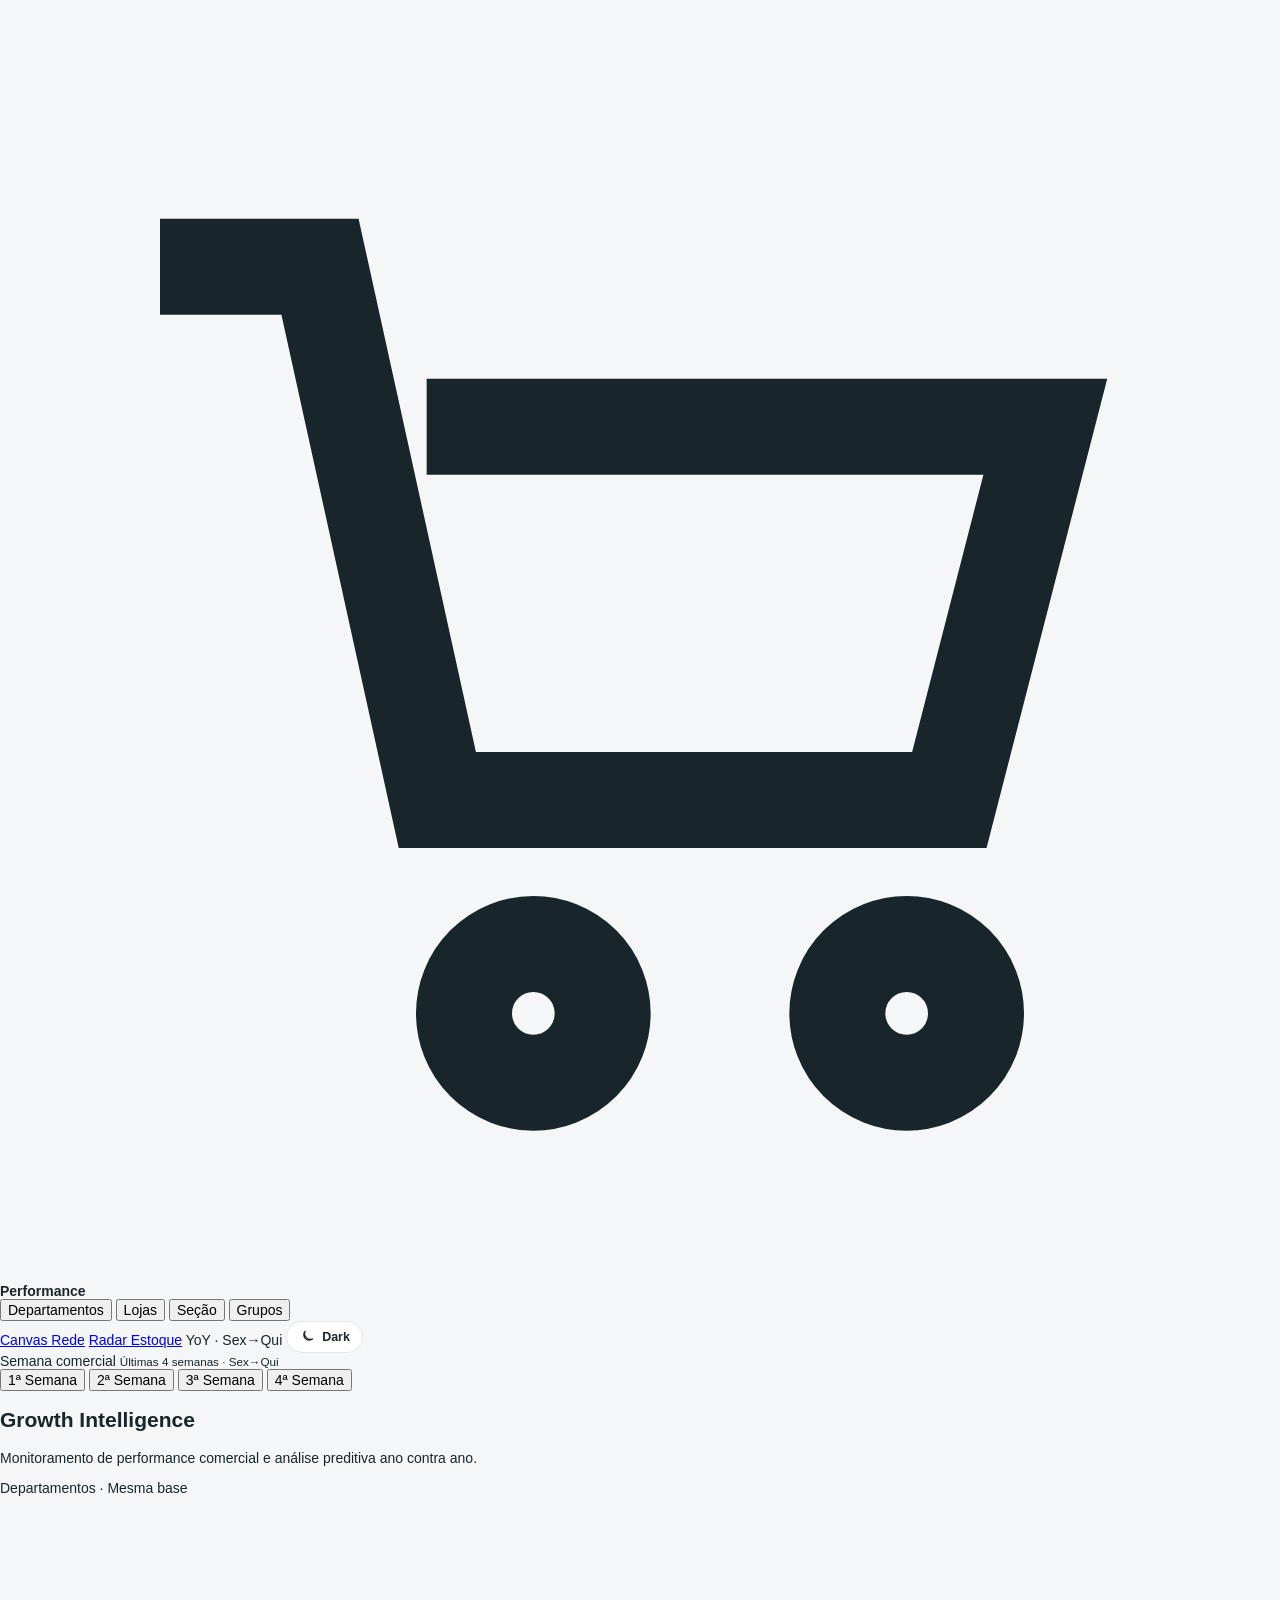
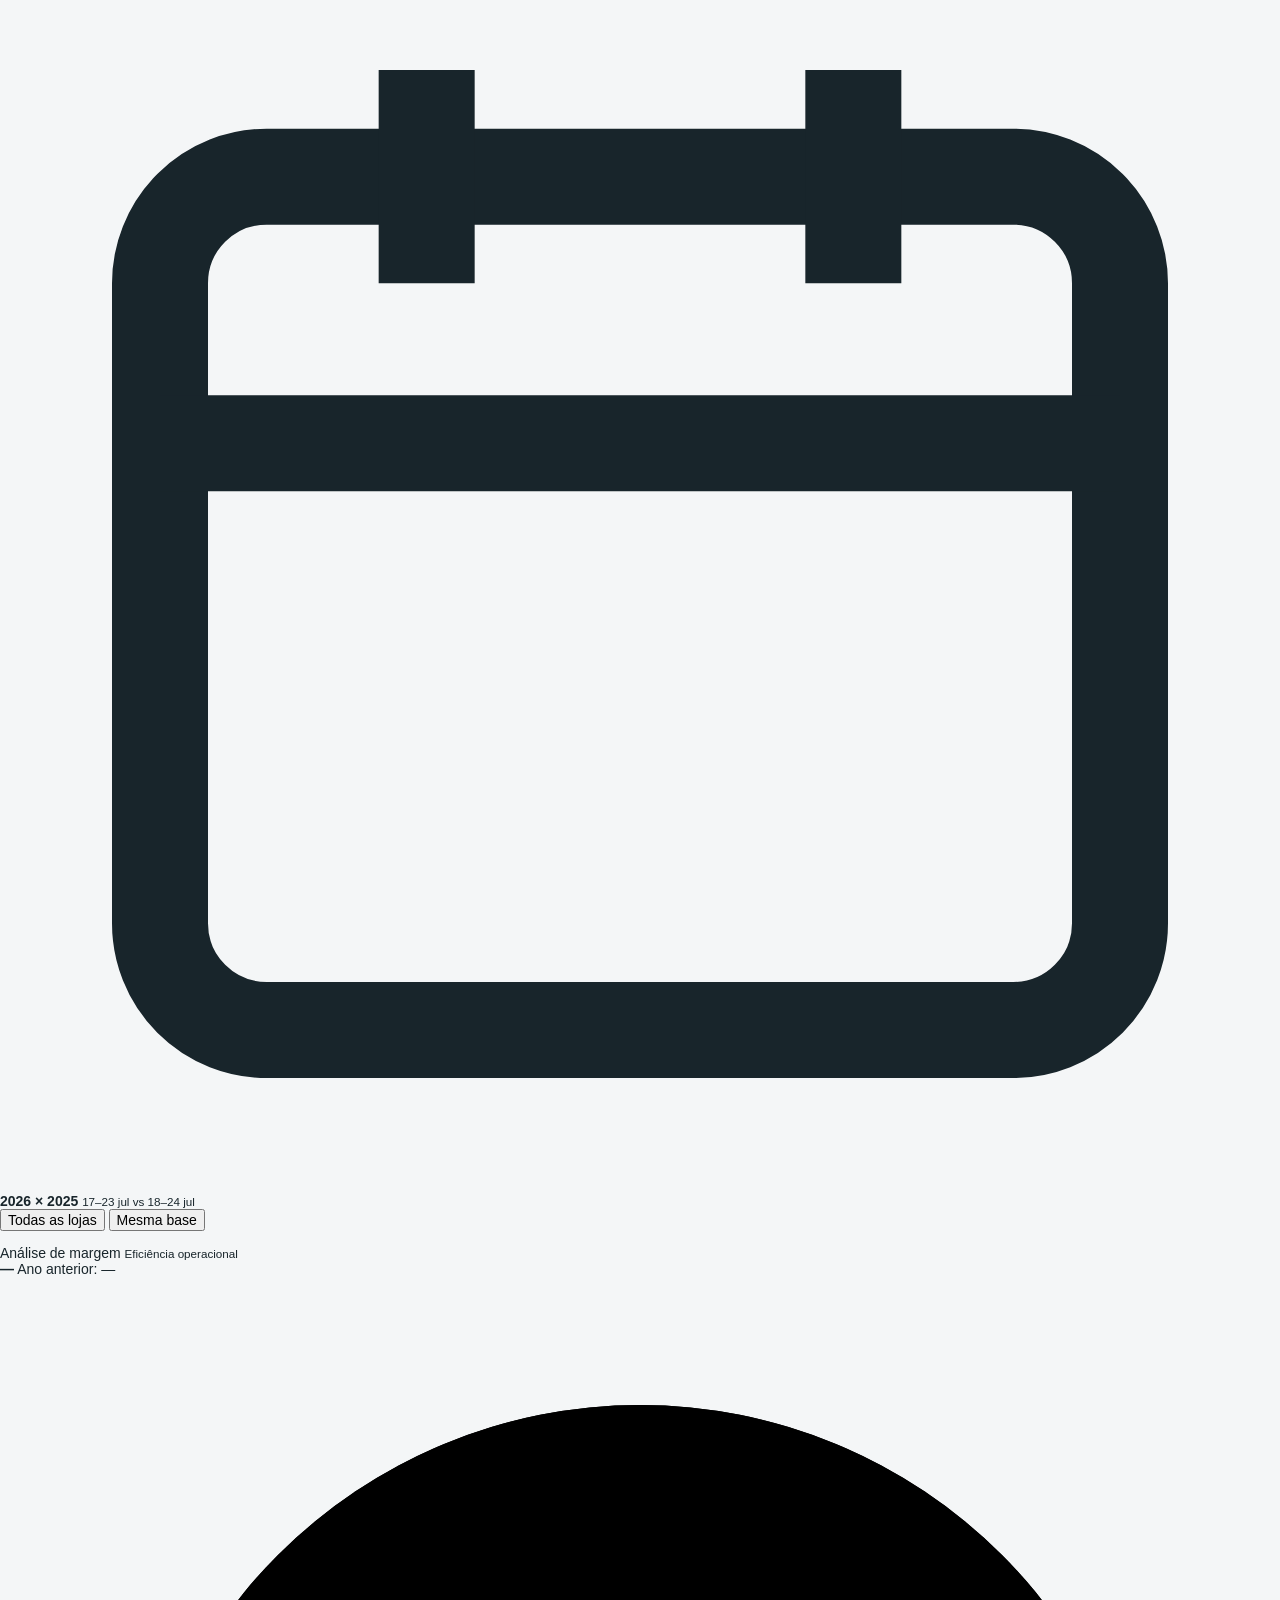
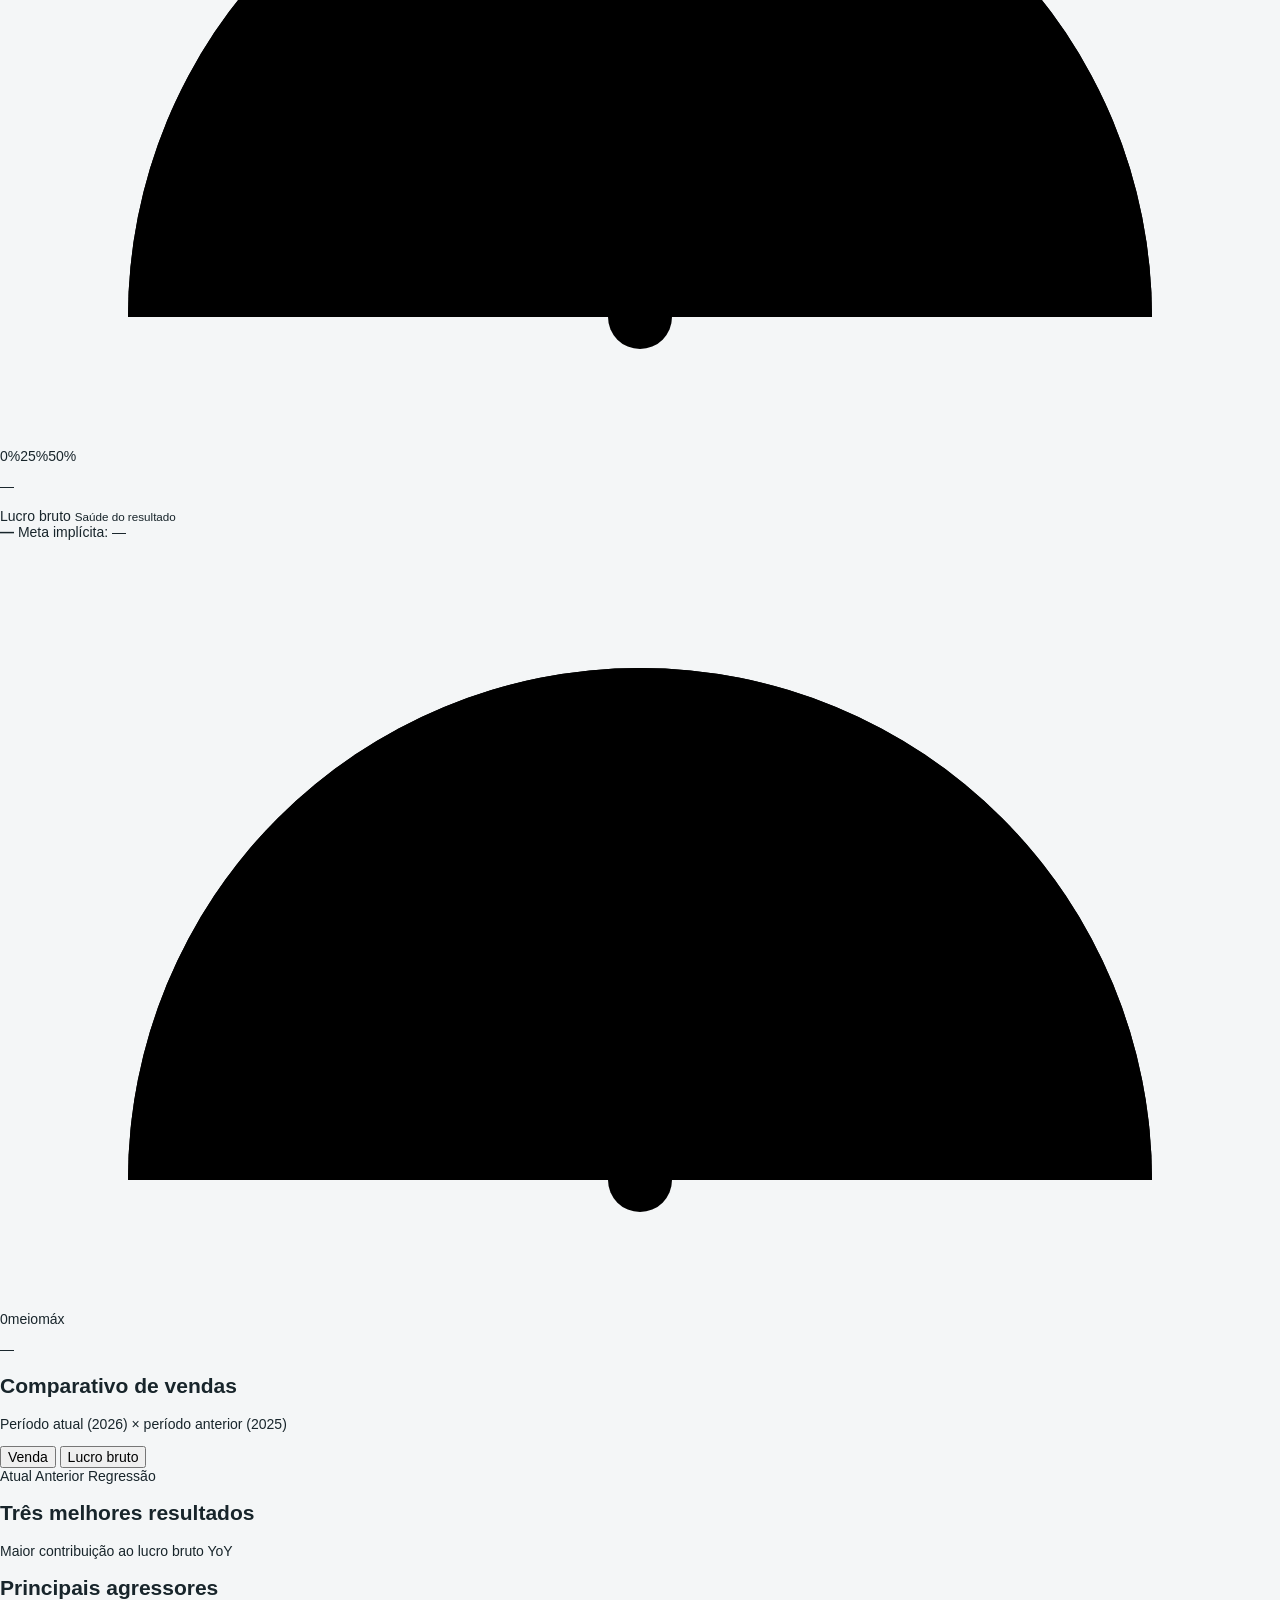
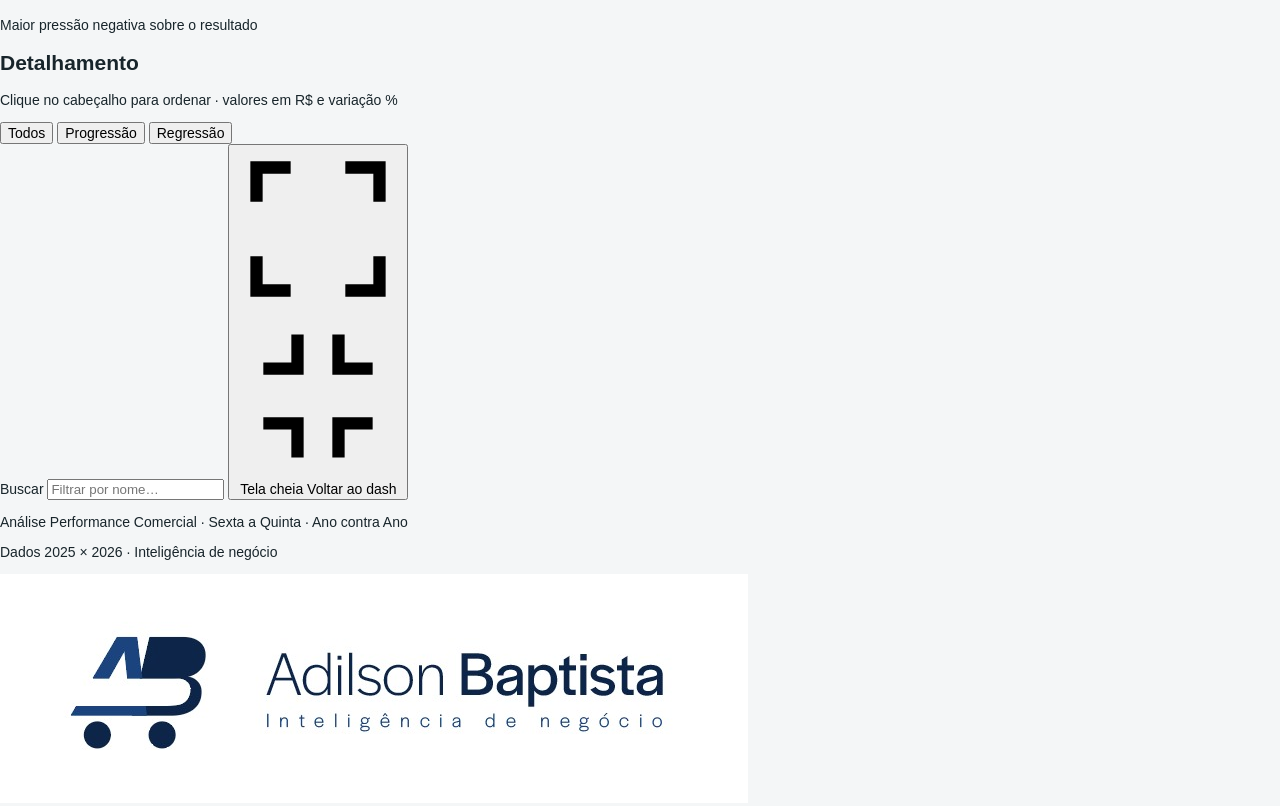
==== commit 993dedea: "feat: visual Dark de apresentacao no dashboard Co-authored-by: Cursor <cursoragent@cursor.com>" ====
--- a/index.html
+++ b/index.html
@@ -3,57 +3,502 @@
 <head>
   <meta charset="UTF-8" />
   <meta name="viewport" content="width=device-width, initial-scale=1.0" />
-  <meta name="theme-color" content="#f4f6f7" />
-  <title>Conciliador ISS</title>
+  <title>Performance Semanal · Growth Intelligence</title>
   <link rel="preconnect" href="https://fonts.googleapis.com" />
   <link rel="preconnect" href="https://fonts.gstatic.com" crossorigin />
-  <link href="https://fonts.googleapis.com/css2?family=DM+Sans:wght@400;500;600;700&family=Space+Grotesk:wght@500;600;700&display=swap" rel="stylesheet" />
+  <link href="https://fonts.googleapis.com/css2?family=Manrope:wght@400;500;600;700;800&family=Sora:wght@500;600;700&display=swap" rel="stylesheet" />
   <link rel="stylesheet" href="styles.css" />
+  <script>
+    (function () {
+      try {
+        if (localStorage.getItem("perf-theme") === "dark") {
+          document.documentElement.classList.add("theme-dark");
+        }
+      } catch (e) {}
+    })();
+  </script>
+  <style>
+    .theme-toggle {
+      display: inline-flex;
+      align-items: center;
+      gap: 7px;
+      border: 1px solid var(--line);
+      background: #fff;
+      color: var(--ink);
+      border-radius: 999px;
+      padding: 7px 12px;
+      font: inherit;
+      font-size: 0.78rem;
+      font-weight: 800;
+      cursor: pointer;
+      white-space: nowrap;
+      transition: 0.2s ease;
+    }
+    .theme-toggle svg { width: 16px; height: 16px; flex: 0 0 auto; }
+    .theme-toggle .icon-sun { display: none; }
+    .theme-toggle:hover { border-color: var(--teal-500); color: var(--teal-800); }
+    html.theme-dark .theme-toggle {
+      background: rgba(61, 214, 224, 0.12);
+      border-color: rgba(61, 214, 224, 0.45);
+      color: #7ee8ef;
+    }
+    html.theme-dark .theme-toggle .icon-moon { display: none; }
+    html.theme-dark .theme-toggle .icon-sun { display: block; }
+    @media (max-width: 980px) {
+      .theme-toggle-label { display: none; }
+      .theme-toggle { padding: 8px; }
+    }
+
+    /* Visual de apresentação — só o dashboard (index) */
+    html.theme-dark body {
+      color: #e8eef6;
+      background:
+        radial-gradient(900px 480px at 8% -10%, rgba(61, 214, 224, 0.16), transparent 50%),
+        radial-gradient(700px 400px at 100% 0%, rgba(59, 91, 219, 0.18), transparent 46%),
+        linear-gradient(180deg, #8b96ae 0%, #6f7a94 100%);
+    }
+    html.theme-dark .shell { max-width: 1320px; }
+    html.theme-dark .topnav {
+      background: #152036;
+      border: 0;
+      border-radius: 22px;
+      padding: 12px 16px;
+      margin-top: 14px;
+      margin-bottom: 18px;
+      box-shadow: 0 16px 40px rgba(15, 23, 42, 0.28);
+    }
+    html.theme-dark .brand-pill {
+      background: rgba(61, 214, 224, 0.14);
+      color: #7ee8ef;
+    }
+    html.theme-dark .topnav-brand { color: #f4f8fb; }
+    html.theme-dark .topnav-links {
+      background: rgba(255, 255, 255, 0.04);
+      border-color: rgba(255, 255, 255, 0.08);
+    }
+    html.theme-dark .nav-link { color: #9aabc0; }
+    html.theme-dark .nav-link:hover { color: #7ee8ef; }
+    html.theme-dark .nav-link.active {
+      color: #7ee8ef;
+      background: transparent;
+      box-shadow: none;
+      outline: 1.5px solid #3dd6e0;
+      outline-offset: -1px;
+    }
+    html.theme-dark .nav-link.active::after { background: #3dd6e0; }
+    html.theme-dark .period-mini {
+      background: rgba(61, 214, 224, 0.12);
+      border-color: rgba(61, 214, 224, 0.28);
+      color: #7ee8ef;
+    }
+    html.theme-dark .canvas-rede-btn {
+      background: transparent;
+      border-color: rgba(255, 255, 255, 0.16);
+      color: #d5e2ee;
+    }
+    html.theme-dark .canvas-rede-btn:hover {
+      background: rgba(61, 214, 224, 0.16);
+      border-color: #3dd6e0;
+      color: #7ee8ef;
+    }
+
+    html.theme-dark .week-bar,
+    html.theme-dark .period-card,
+    html.theme-dark .chip-group,
+    html.theme-dark .store-base-group {
+      background: #152036;
+      border-color: rgba(255, 255, 255, 0.08);
+      color: #e8eef6;
+      box-shadow: 0 12px 28px rgba(15, 23, 42, 0.18);
+    }
+    html.theme-dark .week-bar-label,
+    html.theme-dark .period-card strong { color: #f4f8fb; }
+    html.theme-dark .week-bar-copy small,
+    html.theme-dark .period-card small { color: #8ea0b3; }
+    html.theme-dark .period-card svg { color: #3dd6e0; }
+    html.theme-dark .chip { color: #9aabc0; }
+    html.theme-dark .chip.active {
+      background: #3dd6e0;
+      color: #102033;
+    }
+    html.theme-dark .week-chip.empty-week.active { background: #4b5c72; color: #d5e2ee; }
+
+    html.theme-dark .page-head h1 { color: #152036; }
+    html.theme-dark .lede { color: #243044; }
+    html.theme-dark .phase-tag {
+      background: #152036;
+      color: #7ee8ef;
+    }
+    html.theme-dark .base-note {
+      background: rgba(21, 32, 54, 0.88);
+      border-color: rgba(61, 214, 224, 0.22);
+      color: #c5d3e0;
+    }
+    html.theme-dark .base-note strong { color: #7ee8ef; }
+
+    html.theme-dark .kpi,
+    html.theme-dark .panel {
+      border: 0;
+      border-radius: 22px;
+      box-shadow: 0 16px 36px rgba(15, 23, 42, 0.22);
+    }
+    html.theme-dark .kpi,
+    html.theme-dark .gauge-card,
+    html.theme-dark .chart-panel {
+      background:
+        radial-gradient(140% 90% at 100% -20%, rgba(61, 214, 224, 0.22), transparent 46%),
+        linear-gradient(180deg, #1c2b48 0%, #121a2e 100%);
+      color: #eef4fa;
+    }
+    html.theme-dark .kpi:first-child {
+      background:
+        radial-gradient(120% 80% at -10% 0%, rgba(91, 124, 255, 0.28), transparent 42%),
+        linear-gradient(165deg, #1a2d55 0%, #10182c 100%);
+    }
+    html.theme-dark .kpi-label,
+    html.theme-dark .kpi-compare { color: #8ea0b3; }
+    html.theme-dark .kpi-value { color: #fff; }
+    html.theme-dark .kpi-icon {
+      background: rgba(61, 214, 224, 0.14);
+      color: #7ee8ef;
+    }
+    html.theme-dark .kpi-icon.offer { background: rgba(255, 196, 80, 0.16); color: #ffd27a; }
+    html.theme-dark .kpi-icon.money { background: rgba(61, 214, 224, 0.16); color: #7ee8ef; }
+    html.theme-dark .kpi-icon.clients { background: rgba(91, 124, 255, 0.18); color: #9db0ff; }
+    html.theme-dark .delta.up { background: rgba(61, 214, 224, 0.16); color: #7ee8ef; }
+    html.theme-dark .delta.down { background: rgba(255, 107, 107, 0.16); color: #ff9b9b; }
+    html.theme-dark .delta.flat { background: rgba(255, 255, 255, 0.08); color: #8ea0b3; }
+
+    html.theme-dark .panel-head h2,
+    html.theme-dark .panel-kicker span,
+    html.theme-dark .gauge-copy strong { color: #fff; }
+    html.theme-dark .panel-head p,
+    html.theme-dark .panel-kicker small,
+    html.theme-dark .gauge-copy span,
+    html.theme-dark .gauge-foot,
+    html.theme-dark .gauge-scale { color: #8ea0b3; }
+    html.theme-dark .gauge-foot.warn { color: #ff9b9b; }
+    html.theme-dark .gauge-track { stroke: rgba(255, 255, 255, 0.1); }
+    html.theme-dark .gauge-fill { stroke: #3dd6e0; }
+    html.theme-dark .gauge-needle { stroke: #7ee8ef; }
+    html.theme-dark .gauge-hub { fill: #7ee8ef; }
+    html.theme-dark .money-card .money-rain span { color: rgba(61, 214, 224, 0.28); }
+    html.theme-dark .chart-legend { color: #9aabc0; }
+    html.theme-dark .chart-legend .dot.current { background: #3dd6e0; }
+    html.theme-dark .chart-legend .dot.previous { background: #3b5bdb; }
+    html.theme-dark .chart-legend .dot.regressao { background: #ff8a80; }
+    html.theme-dark .bar.previous { background: #3b5bdb; }
+    html.theme-dark .bar.current { background: #3dd6e0; }
+    html.theme-dark .bar.current.regressao { background: #ff8a80; }
+    html.theme-dark .bar-label { color: #c5d3e0; }
+    html.theme-dark .bar-group.regressao .bar-label { color: #ff9b9b; }
+    html.theme-dark .chart-scroll::-webkit-scrollbar-thumb { background: rgba(61, 214, 224, 0.35); }
+
+    html.theme-dark .panel-best,
+    html.theme-dark .panel-risk,
+    html.theme-dark .table-panel {
+      background: #f7f8fb;
+      color: #1c2a31;
+    }
+    html.theme-dark .panel-best {
+      background:
+        linear-gradient(180deg, rgba(61, 214, 224, 0.12), transparent 42%),
+        #f7f8fb;
+    }
+    html.theme-dark .panel-risk {
+      background:
+        linear-gradient(180deg, rgba(255, 138, 128, 0.12), transparent 42%),
+        #f7f8fb;
+    }
+    html.theme-dark .panel-best .panel-head h2,
+    html.theme-dark .panel-risk .panel-head h2,
+    html.theme-dark .table-panel .panel-head h2 { color: #152036; }
+    html.theme-dark .panel-best .panel-head p,
+    html.theme-dark .panel-risk .panel-head p,
+    html.theme-dark .table-panel .panel-head p { color: #5b6b73; }
+    html.theme-dark .rank-list li { background: #fff; }
+    html.theme-dark .rank-badge { background: #152036; }
+    html.theme-dark .search input,
+    html.theme-dark .expand-btn {
+      background: #fff;
+      color: #1c2a31;
+      border-color: #e4eaed;
+    }
+    html.theme-dark .table-wrap { border-color: #e4eaed; background: #fff; }
+    html.theme-dark thead th { background: #eef2f6; color: #5b6b73; }
+    html.theme-dark thead th.sorted,
+    html.theme-dark thead th:hover { color: #152036; }
+    html.theme-dark tbody td { border-bottom-color: #eef2f3; }
+    html.theme-dark .table-panel.is-expanded,
+    html.theme-dark .table-panel:fullscreen,
+    html.theme-dark .table-panel:-webkit-full-screen {
+      background: #6f7a94;
+    }
+    html.theme-dark .table-panel.is-expanded .table-wrap,
+    html.theme-dark .table-panel:fullscreen .table-wrap { background: #fff; }
+
+    html.theme-dark .empty-week-card {
+      background: linear-gradient(180deg, #1c2b48 0%, #121a2e 100%);
+      border-color: rgba(61, 214, 224, 0.28);
+    }
+    html.theme-dark .empty-week-card strong { color: #fff; }
+    html.theme-dark .empty-week-card p { color: #7ee8ef; }
+    html.theme-dark .empty-week-card small { color: #8ea0b3; }
+    html.theme-dark .empty-week-card code { background: rgba(61, 214, 224, 0.12); color: #7ee8ef; }
+
+    html.theme-dark .footer { color: #243044; }
+    html.theme-dark .footer .muted { color: #3a4658; }
+    html.theme-dark .footer-logo { filter: drop-shadow(0 8px 16px rgba(15, 23, 42, 0.25)); }
+  </style>
 </head>
 <body>
-  <div class="app-shell">
-    <aside class="sidebar">
-      <div class="brand">
-        <div class="brand-mark" aria-hidden="true">C</div>
-        <div><strong>Conciliador</strong><span>ISS a pagar</span></div>
+  <div class="shell">
+    <header class="topnav">
+      <div class="topnav-left">
+        <div class="brand-pill" aria-hidden="true">
+          <svg viewBox="0 0 24 24" fill="none" stroke="currentColor" stroke-width="1.8">
+            <path d="M3 5h3l2.2 10h9.6l1.8-7H8"/>
+            <circle cx="10" cy="19" r="1.3"/>
+            <circle cx="17" cy="19" r="1.3"/>
+          </svg>
+        </div>
+        <strong class="topnav-brand">Performance</strong>
       </div>
 
-      <nav class="main-nav" aria-label="Navegação principal">
-        <p class="nav-label">Operação</p>
-        <button class="nav-item active" data-view="inbox"><span class="nav-icon">↥</span> Inbox de arquivos</button>
-        <button class="nav-item" data-view="lotes"><span class="nav-icon">▤</span> Lotes de conciliação</button>
-        <button class="nav-item" data-view="excecoes"><span class="nav-icon">!</span> Exceções</button>
-        <p class="nav-label">Administração</p>
-        <button class="nav-item" data-view="configuracoes"><span class="nav-icon">⌘</span> Configurações</button>
-        <button class="nav-item" data-view="auditoria"><span class="nav-icon">◷</span> Auditoria</button>
+      <nav class="topnav-links" id="phaseNav" aria-label="Fases da análise">
+        <button type="button" class="nav-link active" data-phase="departamentos">Departamentos</button>
+        <button type="button" class="nav-link" data-phase="lojas">Lojas</button>
+        <button type="button" class="nav-link" data-phase="secao">Seção</button>
+        <button type="button" class="nav-link" data-phase="grupos">Grupos</button>
       </nav>
 
-      <div class="sidebar-bottom">
-        <div class="org-switcher"><span class="org-avatar">A</span><div><strong>Alfa Contabilidade</strong><small>Organização ativa</small></div><span class="chevron">⌄</span></div>
-        <div class="user-row"><span class="user-avatar">MS</span><div><strong>Marina Silva</strong><small>Auxiliar fiscal</small></div><button class="more" aria-label="Mais opções">•••</button></div>
+      <div class="topnav-right">
+        <a class="canvas-rede-btn" href="rede.html" title="Abrir análise Canvas Rede">Canvas Rede</a>
+        <a class="canvas-rede-btn" href="estoque.html" title="Abrir Radar de Estoque">Radar Estoque</a>
+        <span class="period-mini">YoY · Sex→Qui</span>
+        <button type="button" class="theme-toggle" id="themeToggle" aria-pressed="false" title="Visual Dark para apresentação">
+          <svg class="icon-moon" viewBox="0 0 24 24" fill="none" stroke="currentColor" stroke-width="1.8" aria-hidden="true">
+            <path d="M21 14.5A8.5 8.5 0 0 1 9.5 3 7 7 0 1 0 21 14.5z"/>
+          </svg>
+          <svg class="icon-sun" viewBox="0 0 24 24" fill="none" stroke="currentColor" stroke-width="1.8" aria-hidden="true">
+            <circle cx="12" cy="12" r="4"/>
+            <path d="M12 3v1.5M12 19.5V21M4.2 4.2l1.1 1.1M18.7 18.7l1.1 1.1M3 12h1.5M19.5 12H21M4.2 19.8l1.1-1.1M18.7 5.3l1.1-1.1"/>
+          </svg>
+          <span class="theme-toggle-label">Dark</span>
+        </button>
       </div>
-    </aside>
-
-    <main class="main-content">
-      <header class="topbar"><div class="breadcrumb">Operação <span>/</span> <strong>Inbox de arquivos</strong></div><div class="top-actions"><span class="period-chip">Competência <strong>MAR/2026</strong></span><button class="icon-button" aria-label="Notificações">♧</button><span class="top-avatar">MS</span></div></header>
-
-      <section class="content-wrap" id="view-inbox">
-        <div class="page-heading"><div><p class="eyebrow">FLUXO DE CONCILIAÇÃO</p><h1>Inbox de arquivos</h1><p class="subtitle">Adicione o razão do ERP e inicie uma nova conciliação.</p></div><button class="primary-button" id="uploadButton"><span>＋</span> Adicionar arquivo</button></div>
-
-        <section class="status-strip" aria-label="Resumo da operação"><div><span class="status-dot"></span><strong>Pronto para receber arquivos</strong><small>Última atividade: nenhum lote iniciado</small></div><div class="strip-metrics"><div><strong>0</strong><span>arquivos pendentes</span></div><div><strong>0</strong><span>lotes em aberto</span></div><div><strong>—</strong><span>período conciliado</span></div></div></section>
-
-        <section class="dropzone" id="dropzone" tabindex="0" aria-label="Área para enviar arquivos"><div class="drop-icon">↥</div><h2>Arraste o razão do ERP aqui</h2><p>Use o CSV completo de 52 colunas ou o XLSX de 10 colunas.</p><button class="secondary-button" id="browseButton">Selecionar arquivo</button><small>Formatos aceitos: .CSV, .XLSX · Máximo 50 MB</small></section>
-
-        <div class="section-header"><div><h2>Arquivos recentes</h2><p>Os arquivos enviados aparecerão aqui para revisão antes da conciliação.</p></div><button class="text-button">Ver histórico <span>→</span></button></div>
-        <section class="empty-table"><div class="empty-table-head"><span>Arquivo</span><span>Tipo</span><span>Enviado em</span><span>Status</span><span></span></div><div class="empty-table-body"><div class="empty-state"><div class="empty-state-icon">▱</div><strong>Nenhum arquivo enviado</strong><p>Comece adicionando o razão da conta ISS a Pagar.</p><button class="text-button" id="emptyUpload">Adicionar primeiro arquivo <span>→</span></button></div></div></section>
-
-        <footer class="page-footer"><span>Conciliador ISS <strong>·</strong> Ambiente de preparação</span><span>Todos os dados serão protegidos por organização</span></footer>
-      </section>
-
-      <section class="content-wrap hidden" id="view-placeholder"><div class="page-heading"><div><p class="eyebrow">CONCILIADOR ISS</p><h1 id="placeholderTitle">Lotes de conciliação</h1><p class="subtitle">Esta área será habilitada quando o primeiro arquivo for processado.</p></div></div><section class="placeholder-card"><div class="empty-state-icon">◌</div><strong>Espaço reservado para o fluxo</strong><p>O projeto foi preparado com base no PRD. O motor de conciliação e as integrações serão adicionados nas próximas etapas.</p></section></section>
+    </header>
+
+    <main class="page">
+      <section class="week-bar" aria-label="Semanas da análise">
+        <div class="week-bar-copy">
+          <span class="week-bar-label">Semana comercial</span>
+          <small id="weekBarHint">Últimas 4 semanas · Sex→Qui</small>
+        </div>
+        <div class="chip-group week-group" id="weekGroup" role="group" aria-label="Filtro de semana">
+          <button type="button" class="chip week-chip active" data-week="1">1ª Semana</button>
+          <button type="button" class="chip week-chip empty-week" data-week="2">2ª Semana</button>
+          <button type="button" class="chip week-chip empty-week" data-week="3">3ª Semana</button>
+          <button type="button" class="chip week-chip empty-week" data-week="4">4ª Semana</button>
+        </div>
+      </section>
+
+      <section class="page-head">
+        <div>
+          <h1>Growth Intelligence</h1>
+          <p class="lede" id="phaseSubtitle">Monitoramento de performance comercial e análise preditiva ano contra ano.</p>
+          <p class="phase-tag" id="phaseTitle">Departamentos · Mesma base</p>
+        </div>
+        <div class="page-controls">
+          <div class="period-card" title="Comparativo semanal">
+            <svg viewBox="0 0 24 24" fill="none" stroke="currentColor" stroke-width="1.8" aria-hidden="true">
+              <rect x="3" y="5" width="18" height="16" rx="2"/>
+              <path d="M8 3v4M16 3v4M3 10h18"/>
+            </svg>
+            <div>
+              <strong id="periodTitle">2026 × 2025</strong>
+              <small id="periodDetail">17–23 jul vs 18–24 jul</small>
+            </div>
+          </div>
+          <div class="chip-group store-base-group" id="storeBaseGroup" role="group" aria-label="Base de lojas">
+            <button type="button" class="chip" data-store-base="todas">Todas as lojas</button>
+            <button type="button" class="chip active" data-store-base="mesma">Mesma base</button>
+          </div>
+        </div>
+      </section>
+
+      <p class="base-note" id="storeBaseNote"></p>
+
+      <section class="empty-week-panel hidden" id="emptyWeekPanel" aria-live="polite">
+        <div class="empty-week-card">
+          <strong id="emptyWeekTitle">2ª Semana</strong>
+          <p id="emptyWeekMessage">Sem dados</p>
+          <small>Inclua os Excel da semana em <code>entradas/semana-nova</code> e execute <code>build-data.ps1</code>.</small>
+        </div>
+      </section>
+
+      <div id="analysisContent">
+      <section class="kpi-row" id="execSummary" aria-label="Indicadores principais"></section>
+
+      <section class="gauge-row">
+        <article class="panel gauge-card" id="marginGauge">
+          <div class="panel-kicker">
+            <span>Análise de margem</span>
+            <small>Eficiência operacional</small>
+          </div>
+          <div class="gauge-body">
+            <div class="gauge-copy">
+              <strong id="marginValue">—</strong>
+              <span id="marginTarget">Ano anterior: —</span>
+            </div>
+            <div class="gauge" aria-hidden="true">
+              <svg viewBox="0 0 200 120">
+                <path class="gauge-track" d="M20 100 A80 80 0 0 1 180 100"/>
+                <path id="marginArc" class="gauge-fill" d="M20 100 A80 80 0 0 1 180 100"/>
+                <line id="marginNeedle" class="gauge-needle" x1="100" y1="100" x2="100" y2="28"/>
+                <circle cx="100" cy="100" r="5" class="gauge-hub"/>
+              </svg>
+              <div class="gauge-scale"><span>0%</span><span>25%</span><span>50%</span></div>
+            </div>
+          </div>
+          <p class="gauge-foot" id="marginFoot">—</p>
+        </article>
+
+        <article class="panel gauge-card money-card" id="profitGauge">
+          <div class="money-rain" id="moneyRain" aria-hidden="true"></div>
+          <div class="panel-kicker">
+            <span>Lucro bruto</span>
+            <small>Saúde do resultado</small>
+          </div>
+          <div class="gauge-body">
+            <div class="gauge-copy">
+              <strong id="profitValue">—</strong>
+              <span id="profitTarget">Meta implícita: —</span>
+            </div>
+            <div class="gauge" aria-hidden="true">
+              <svg viewBox="0 0 200 120">
+                <path class="gauge-track" d="M20 100 A80 80 0 0 1 180 100"/>
+                <path id="profitArc" class="gauge-fill" d="M20 100 A80 80 0 0 1 180 100"/>
+                <line id="profitNeedle" class="gauge-needle" x1="100" y1="100" x2="100" y2="28"/>
+                <circle cx="100" cy="100" r="5" class="gauge-hub"/>
+              </svg>
+              <div class="gauge-scale"><span>0</span><span>meio</span><span>máx</span></div>
+            </div>
+          </div>
+          <p class="gauge-foot" id="profitFoot">—</p>
+        </article>
+      </section>
+
+      <section class="panel chart-panel">
+        <div class="panel-head row">
+          <div>
+            <h2 id="chartTitle">Comparativo de vendas</h2>
+            <p id="chartSubtitle">Período atual (2026) × período anterior (2025)</p>
+          </div>
+          <div class="chart-tools">
+            <div class="chip-group metric-group" id="metricGroup" role="group" aria-label="Métrica da análise">
+              <button type="button" class="chip active" data-metric="venda">Venda</button>
+              <button type="button" class="chip" data-metric="lucro">Lucro bruto</button>
+              <button type="button" class="chip hidden" data-metric="clientes" id="metricClientes">Clientes</button>
+            </div>
+            <div class="chart-legend">
+              <span><i class="dot current"></i> Atual</span>
+              <span><i class="dot previous"></i> Anterior</span>
+              <span><i class="dot regressao"></i> Regressão</span>
+            </div>
+          </div>
+        </div>
+        <div class="chart-scroll">
+          <div class="chart" id="salesChart" role="img" aria-label="Gráfico comparativo"></div>
+        </div>
+      </section>
+
+      <section class="spotlight-grid">
+        <article class="panel panel-best">
+          <div class="panel-head">
+            <h2 id="bestTitle">Três melhores resultados</h2>
+            <p id="bestHint">Maior contribuição ao lucro bruto YoY</p>
+          </div>
+          <ol class="rank-list" id="bestList"></ol>
+        </article>
+
+        <article class="panel panel-risk">
+          <div class="panel-head">
+            <h2 id="aggressorTitle">Principais agressores</h2>
+            <p id="aggressorHint">Maior pressão negativa sobre o resultado</p>
+          </div>
+          <ul class="rank-list risk" id="aggressorList"></ul>
+        </article>
+      </section>
+
+      <section class="panel table-panel" id="detailPanel">
+        <div class="panel-head row">
+          <div>
+            <h2 id="tableTitle">Detalhamento</h2>
+            <p>Clique no cabeçalho para ordenar · valores em R$ e variação %</p>
+          </div>
+          <div class="table-tools">
+            <div class="chip-group" role="group" aria-label="Filtro de tendência">
+              <button type="button" class="chip active" data-filter="todos">Todos</button>
+              <button type="button" class="chip" data-filter="progressao">Progressão</button>
+              <button type="button" class="chip" data-filter="regressao">Regressão</button>
+            </div>
+            <label class="search">
+              <span class="sr-only">Buscar</span>
+              <input type="search" id="searchInput" placeholder="Filtrar por nome…" autocomplete="off" />
+            </label>
+            <button type="button" class="expand-btn" id="tableExpandBtn" aria-pressed="false" title="Abrir detalhamento em tela cheia">
+              <svg class="expand-icon" viewBox="0 0 24 24" fill="none" stroke="currentColor" stroke-width="1.8" aria-hidden="true">
+                <path d="M8 3H3v5M16 3h5v5M8 21H3v-5M16 21h5v-5"/>
+              </svg>
+              <svg class="collapse-icon" viewBox="0 0 24 24" fill="none" stroke="currentColor" stroke-width="1.8" aria-hidden="true">
+                <path d="M9 3v5H4M15 3v5h5M9 21v-5H4M15 21v-5h5"/>
+              </svg>
+              <span class="expand-label">Tela cheia</span>
+              <span class="collapse-label">Voltar ao dash</span>
+            </button>
+          </div>
+        </div>
+        <div class="table-wrap">
+          <table id="dataTable">
+            <thead id="tableHead"></thead>
+            <tbody id="tableBody"></tbody>
+          </table>
+        </div>
+      </section>
+
+      <footer class="footer">
+        <div class="footer-copy">
+          <p>Análise Performance Comercial · Sexta a Quinta · Ano contra Ano</p>
+          <p class="muted" id="footerMeta">Dados 2025 × 2026 · Inteligência de negócio</p>
+        </div>
+        <img src="LogoABB.jpeg" alt="Adilson Baptista — Inteligência de negócio" class="footer-logo" />
+      </footer>
+      </div>
     </main>
   </div>
-  <input type="file" id="fileInput" accept=".csv,.xlsx" hidden />
+
+  <script src="data.js"></script>
   <script src="app.js"></script>
+  <script>
+    (function () {
+      const root = document.documentElement;
+      const btn = document.getElementById("themeToggle");
+      if (!btn) return;
+      const sync = () => {
+        const dark = root.classList.contains("theme-dark");
+        btn.setAttribute("aria-pressed", dark ? "true" : "false");
+        btn.title = dark ? "Voltar ao visual padrão" : "Visual Dark para apresentação";
+        const label = btn.querySelector(".theme-toggle-label");
+        if (label) label.textContent = dark ? "Claro" : "Dark";
+      };
+      btn.addEventListener("click", () => {
+        const dark = root.classList.toggle("theme-dark");
+        try { localStorage.setItem("perf-theme", dark ? "dark" : "light"); } catch (e) {}
+        sync();
+      });
+      sync();
+    })();
+  </script>
 </body>
 </html>
--- a/styles.css
+++ b/styles.css
@@ -1 +1 @@
-:root{--bg:#f4f6f7;--surface:#fff;--ink:#18252b;--muted:#728087;--line:#e2e8ea;--brand:#176b78;--brand-dark:#0f4f5a;--brand-soft:#e6f2f3;--amber:#b77b2b;--amber-soft:#fff5e4;--danger:#b8534e;--shadow:0 12px 32px rgba(24,37,43,.06);--radius:14px;--body:'DM Sans',sans-serif;--display:'Space Grotesk',sans-serif}*{box-sizing:border-box}body{margin:0;background:var(--bg);color:var(--ink);font-family:var(--body);font-size:14px}button{font:inherit;cursor:pointer}.app-shell{display:flex;min-height:100vh}.sidebar{width:250px;background:var(--surface);border-right:1px solid var(--line);display:flex;flex-direction:column;padding:26px 16px 18px;flex-shrink:0}.brand{display:flex;align-items:center;gap:11px;padding:0 10px 38px}.brand-mark{width:34px;height:34px;border-radius:9px;background:var(--brand);color:#fff;display:grid;place-items:center;font-family:var(--display);font-weight:700;font-size:20px}.brand strong,.brand span,.org-switcher strong,.org-switcher small,.user-row strong,.user-row small{display:block}.brand strong{font-family:var(--display);font-size:15px;letter-spacing:-.3px}.brand span{font-size:11px;color:var(--muted);margin-top:2px}.main-nav{display:flex;flex-direction:column;gap:4px}.nav-label{font-size:10px;text-transform:uppercase;letter-spacing:1.2px;font-weight:700;color:#9aa6aa;margin:0 10px 9px}.nav-label:not(:first-child){margin-top:29px}.nav-item{border:0;background:transparent;color:#647278;text-align:left;padding:11px 12px;border-radius:8px;display:flex;align-items:center;gap:11px;font-weight:600;font-size:13px}.nav-item:hover,.nav-item.active{background:var(--brand-soft);color:var(--brand-dark)}.nav-icon{width:17px;text-align:center;font-size:18px;font-weight:400}.sidebar-bottom{margin-top:auto;display:flex;flex-direction:column;gap:17px}.org-switcher{border:1px solid var(--line);padding:10px;border-radius:10px;display:flex;align-items:center;gap:8px}.org-avatar,.user-avatar{width:27px;height:27px;border-radius:7px;display:grid;place-items:center;background:var(--amber-soft);color:var(--amber);font-weight:700;font-size:12px;flex-shrink:0}.org-switcher strong,.user-row strong{font-size:11px}.org-switcher small,.user-row small{font-size:10px;color:var(--muted);margin-top:2px}.chevron{margin-left:auto;color:var(--muted)}.user-row{display:flex;align-items:center;gap:9px;padding:0 6px}.user-avatar{border-radius:50%;background:#d9e9eb;color:var(--brand-dark)}.more{border:0;background:none;color:var(--muted);margin-left:auto}.main-content{flex:1;min-width:0}.topbar{height:72px;border-bottom:1px solid var(--line);background:rgba(255,255,255,.75);display:flex;align-items:center;justify-content:space-between;padding:0 42px}.breadcrumb{color:var(--muted);font-size:12px}.breadcrumb span{padding:0 9px;color:#b1babc}.breadcrumb strong{color:var(--ink)}.top-actions{display:flex;align-items:center;gap:16px}.period-chip{border:1px solid var(--line);border-radius:7px;padding:8px 11px;font-size:11px;color:var(--muted)}.period-chip strong{color:var(--ink);margin-left:4px}.icon-button,.more{border:0;background:none;color:var(--muted);font-size:19px}.top-avatar{width:31px;height:31px;background:var(--brand);color:white;border-radius:50%;display:grid;place-items:center;font-size:10px;font-weight:700}.content-wrap{max-width:1120px;margin:0 auto;padding:42px 42px 28px}.page-heading{display:flex;align-items:flex-end;justify-content:space-between;gap:24px;margin-bottom:29px}.eyebrow{color:var(--brand);font-size:10px;font-weight:700;letter-spacing:1.5px;margin:0 0 9px}.page-heading h1{font-family:var(--display);font-size:30px;letter-spacing:-1px;margin:0 0 7px}.subtitle{color:var(--muted);margin:0;line-height:1.5}.primary-button,.secondary-button{border:0;border-radius:8px;padding:11px 17px;font-weight:700;font-size:12px}.primary-button{background:var(--brand);color:#fff;box-shadow:0 5px 12px rgba(23,107,120,.18)}.primary-button:hover{background:var(--brand-dark)}.primary-button span{font-size:17px;vertical-align:-1px;margin-right:4px}.secondary-button{background:var(--surface);color:var(--brand-dark);border:1px solid #bedcdf}.status-strip{background:var(--surface);border:1px solid var(--line);border-radius:var(--radius);padding:17px 21px;display:flex;justify-content:space-between;align-items:center;box-shadow:var(--shadow);margin-bottom:26px}.status-strip>div:first-child{display:flex;align-items:center;gap:9px}.status-strip strong{font-size:12px}.status-strip small{display:block;color:var(--muted);font-size:11px;margin-top:3px}.status-dot{width:8px;height:8px;border-radius:50%;background:#4eaa83;box-shadow:0 0 0 4px #e5f4ed}.strip-metrics{display:flex;gap:35px}.strip-metrics div{text-align:right}.strip-metrics strong{display:block;font-family:var(--display);font-size:17px}.strip-metrics span{font-size:10px;color:var(--muted)}.dropzone{background:var(--surface);border:1.5px dashed #afd0d4;border-radius:var(--radius);min-height:245px;display:flex;flex-direction:column;align-items:center;justify-content:center;text-align:center;gap:10px;transition:.2s;margin-bottom:39px}.dropzone:hover,.dropzone:focus{border-color:var(--brand);background:#fbfefe;outline:none}.drop-icon{width:47px;height:47px;border-radius:12px;background:var(--brand-soft);color:var(--brand);display:grid;place-items:center;font-size:26px;margin-bottom:3px}.dropzone h2{font-family:var(--display);font-size:17px;margin:0}.dropzone p{color:var(--muted);font-size:12px;margin:0 0 5px}.dropzone small{font-size:10px;color:#9aa6aa;margin-top:2px}.section-header{display:flex;justify-content:space-between;align-items:flex-end;margin-bottom:13px}.section-header h2{font-family:var(--display);font-size:17px;margin:0 0 5px}.section-header p{color:var(--muted);font-size:12px;margin:0}.text-button{border:0;background:none;color:var(--brand);font-weight:700;font-size:11px;padding:5px 0}.text-button span{font-size:15px;margin-left:4px}.empty-table{border:1px solid var(--line);background:var(--surface);border-radius:var(--radius);overflow:hidden}.empty-table-head{height:43px;background:#fafbfb;border-bottom:1px solid var(--line);display:grid;grid-template-columns:2.2fr 1fr 1.2fr 1fr 25px;padding:0 20px;align-items:center;color:#89959a;text-transform:uppercase;letter-spacing:.7px;font-size:9px;font-weight:700}.empty-table-body{min-height:203px;display:grid;place-items:center}.empty-state{text-align:center}.empty-state-icon{width:37px;height:37px;border-radius:10px;background:#f0f4f5;color:#a7b3b6;display:grid;place-items:center;margin:0 auto 11px;font-size:19px}.empty-state strong{font-family:var(--display);font-size:13px}.empty-state p{font-size:11px;color:var(--muted);margin:6px 0 10px}.page-footer{display:flex;justify-content:space-between;color:#99a4a8;font-size:10px;margin-top:27px}.page-footer strong{color:#c1cacc;margin:0 5px}.hidden{display:none!important}.placeholder-card{min-height:300px;background:var(--surface);border:1px solid var(--line);border-radius:var(--radius);display:grid;place-content:center;text-align:center;padding:30px}.placeholder-card p{max-width:400px;color:var(--muted);line-height:1.6;font-size:12px}@media(max-width:820px){.sidebar{width:68px;padding:22px 10px}.brand{padding:0 7px 38px}.brand>div:last-child,.nav-label,.nav-item:not(.active)::after,.nav-item{font-size:0}.nav-item{justify-content:center;padding:12px}.nav-icon{font-size:18px}.org-switcher div,.org-switcher .chevron,.user-row div,.more{display:none}.org-switcher,.user-row{justify-content:center;border:0;padding:0}.content-wrap{padding:30px 24px}.topbar{padding:0 24px}.strip-metrics{gap:14px}.status-strip{align-items:flex-start;gap:20px}.page-heading{align-items:flex-start;flex-direction:column}.empty-table-head{grid-template-columns:2fr 1fr 1fr}.empty-table-head span:nth-child(4),.empty-table-head span:nth-child(5){display:none}}@media(max-width:560px){.topbar{height:60px}.period-chip{display:none}.content-wrap{padding:25px 16px}.strip-metrics{display:none}.status-strip{padding:15px}.dropzone{min-height:220px}.page-footer{flex-direction:column;gap:6px}.empty-table-head{grid-template-columns:1.8fr 1fr}.empty-table-head span:nth-child(3){display:none}}
+:root{--bg:#f4f6f7;--surface:#fff;--ink:#18252b;--muted:#728087;--line:#e2e8ea;--brand:#176b78;--brand-dark:#0f4f5a;--brand-soft:#e6f2f3;--amber:#b77b2b;--amber-soft:#fff5e4;--danger:#b8534e;--shadow:0 12px 32px rgba(24,37,43,.06);--radius:14px;--body:'DM Sans',sans-serif;--display:'Space Grotesk',sans-serif}*{box-sizing:border-box}body{margin:0;background:var(--bg);color:var(--ink);font:14px var(--body)}button{font:inherit;cursor:pointer}.app-shell{display:flex;min-height:100vh}.sidebar{width:250px;background:var(--surface);border-right:1px solid var(--line);display:flex;flex-direction:column;padding:26px 16px 18px;flex-shrink:0}.brand{display:flex;align-items:center;gap:11px;padding:0 10px 38px}.brand-mark{width:34px;height:34px;border-radius:9px;background:var(--brand);color:#fff;display:grid;place-items:center;font:700 20px var(--display)}.brand strong,.brand span,.org-switcher strong,.org-switcher small,.user-row strong,.user-row small{display:block}.brand strong{font:700 15px var(--display)}.brand span,.org-switcher small,.user-row small{font-size:11px;color:var(--muted);margin-top:2px}.main-nav{display:flex;flex-direction:column;gap:4px}.nav-label{font-size:10px;text-transform:uppercase;letter-spacing:1.2px;font-weight:700;color:#9aa6aa;margin:0 10px 9px}.nav-label:not(:first-child){margin-top:29px}.nav-item{border:0;background:transparent;color:#647278;text-align:left;padding:11px 12px;border-radius:8px;display:flex;align-items:center;gap:11px;font-weight:600;font-size:13px}.nav-item:hover,.nav-item.active{background:var(--brand-soft);color:var(--brand-dark)}.nav-icon{width:17px;text-align:center;font-size:18px}.sidebar-bottom{margin-top:auto;display:flex;flex-direction:column;gap:17px}.org-switcher{border:1px solid var(--line);padding:10px;border-radius:10px;display:flex;align-items:center;gap:8px}.org-avatar,.user-avatar{width:27px;height:27px;border-radius:7px;display:grid;place-items:center;flex-shrink:0;font-weight:700}.org-avatar{background:var(--amber-soft);color:var(--amber)}.user-avatar{background:var(--brand-soft);color:var(--brand)}.org-switcher>div,.user-row>div{min-width:0;flex:1}.org-switcher strong,.user-row strong{font-size:12px;white-space:nowrap;overflow:hidden;text-overflow:ellipsis}.chevron,.more{color:var(--muted);background:none;border:0}.user-row{display:flex;align-items:center;gap:9px;padding:0 5px}.topbar{height:68px;border-bottom:1px solid var(--line);background:rgba(255,255,255,.72);display:flex;align-items:center;justify-content:space-between;padding:0 42px}.breadcrumb{color:var(--muted);font-size:13px}.breadcrumb span{padding:0 7px;color:#b0babd}.breadcrumb strong{color:var(--ink)}.top-actions{display:flex;align-items:center;gap:16px}.period-chip{border:1px solid var(--line);border-radius:7px;padding:7px 10px;color:var(--muted);font-size:12px}.period-chip strong{color:var(--ink);margin-left:5px}.icon-button{border:0;background:transparent;color:var(--muted);font-size:18px}.top-avatar{width:30px;height:30px;border-radius:50%;display:grid;place-items:center;background:var(--ink);color:#fff;font-size:11px;font-weight:700}.main-content{flex:1;min-width:0}.content-wrap{max-width:1120px;margin:0 auto;padding:48px 42px}.hidden{display:none}.page-heading{display:flex;justify-content:space-between;align-items:flex-end;gap:24px}.eyebrow{margin:0 0 8px;color:var(--brand);font-size:10px;font-weight:800;letter-spacing:1.5px}.page-heading h1{font:600 31px var(--display);letter-spacing:-1px;margin:0}.subtitle{color:var(--muted);margin:10px 0 0;line-height:1.5}.primary-button,.secondary-button{border:0;border-radius:8px;font-weight:700;padding:11px 16px}.primary-button{background:var(--brand);color:#fff;box-shadow:0 5px 12px rgba(23,107,120,.18)}.primary-button:hover{background:var(--brand-dark)}.secondary-button{background:var(--surface);border:1px solid var(--line);color:var(--ink)}.status-strip{margin-top:37px;background:var(--surface);border:1px solid var(--line);border-radius:10px;padding:16px 20px;display:flex;align-items:center;justify-content:space-between;gap:20px}.status-strip>div:first-child{display:grid;grid-template-columns:auto 1fr;column-gap:9px}.status-dot{width:8px;height:8px;border-radius:50%;background:#3b9b70;align-self:center;grid-row:span 2}.status-strip strong{font-size:13px}.status-strip small{color:var(--muted);font-size:11px;margin-top:3px}.strip-metrics{display:flex;gap:29px}.strip-metrics div{display:flex;flex-direction:column;gap:3px;padding-left:23px;border-left:1px solid var(--line)}.strip-metrics strong{font:600 18px var(--display)}.strip-metrics span{color:var(--muted);font-size:11px}.dropzone{margin-top:23px;border:1.5px dashed #a9c5c9;border-radius:12px;background:linear-gradient(135deg,#f9fcfc,#fff);padding:39px 20px 35px;text-align:center;transition:.2s}.dropzone.is-dragging{border-color:var(--brand);background:var(--brand-soft)}.drop-icon{width:42px;height:42px;border-radius:50%;background:var(--brand-soft);color:var(--brand);display:grid;place-items:center;margin:0 auto 14px;font-size:22px}.dropzone h2{font:600 19px var(--display);margin:0}.dropzone p{color:var(--muted);margin:8px 0 18px}.dropzone small{display:block;color:#9aa6aa;font-size:11px;margin-top:14px}.section-header{display:flex;justify-content:space-between;align-items:flex-end;margin-top:42px}.section-header h2{font:600 18px var(--display);margin:0}.section-header p{color:var(--muted);font-size:12px;margin:7px 0 0}.text-button{border:0;background:none;color:var(--brand);font-weight:700;font-size:12px;padding:0}.empty-table{margin-top:16px;background:var(--surface);border:1px solid var(--line);border-radius:10px;overflow:hidden}.empty-table-head{display:grid;grid-template-columns:2fr 1fr 1fr 1fr 20px;padding:13px 18px;border-bottom:1px solid var(--line);color:#89969a;font-size:10px;font-weight:700;text-transform:uppercase;letter-spacing:.7px}.empty-table-body{min-height:176px;display:grid;place-items:center}.empty-state{text-align:center}.empty-state-icon{color:#a8b6b9;font-size:25px;margin-bottom:8px}.empty-state strong{font-size:13px}.empty-state p,.placeholder-card p{color:var(--muted);font-size:12px;margin:7px 0 13px}.placeholder-card{margin-top:30px;background:var(--surface);border:1px solid var(--line);border-radius:10px;text-align:center;padding:70px 24px}.page-footer{display:flex;justify-content:space-between;color:#9aa6aa;font-size:11px;margin-top:35px}.page-footer strong{color:#c3ccce;margin:0 3px}@media(max-width:800px){.sidebar{width:70px;padding:20px 10px}.brand{padding:0 8px 30px}.brand>div:last-child,.nav-label,.nav-item{font-size:0}.nav-item{justify-content:center;padding:12px}.nav-icon{font-size:19px}.org-switcher>div,.chevron,.user-row>div,.more{display:none}.topbar{padding:0 20px}.content-wrap{padding:32px 20px}.page-heading,.status-strip,.section-header{align-items:flex-start;flex-direction:column}.strip-metrics{width:100%;justify-content:space-between}.strip-metrics div{padding-left:12px}.page-footer{gap:10px;flex-direction:column}.empty-table-head{grid-template-columns:2fr 1fr 20px}.empty-table-head span:nth-child(3),.empty-table-head span:nth-child(4){display:none}}@media(max-width:480px){.period-chip{display:none}.page-heading h1{font-size:26px}.primary-button{width:100%}.empty-table-head{grid-template-columns:1fr 1fr 20px}}
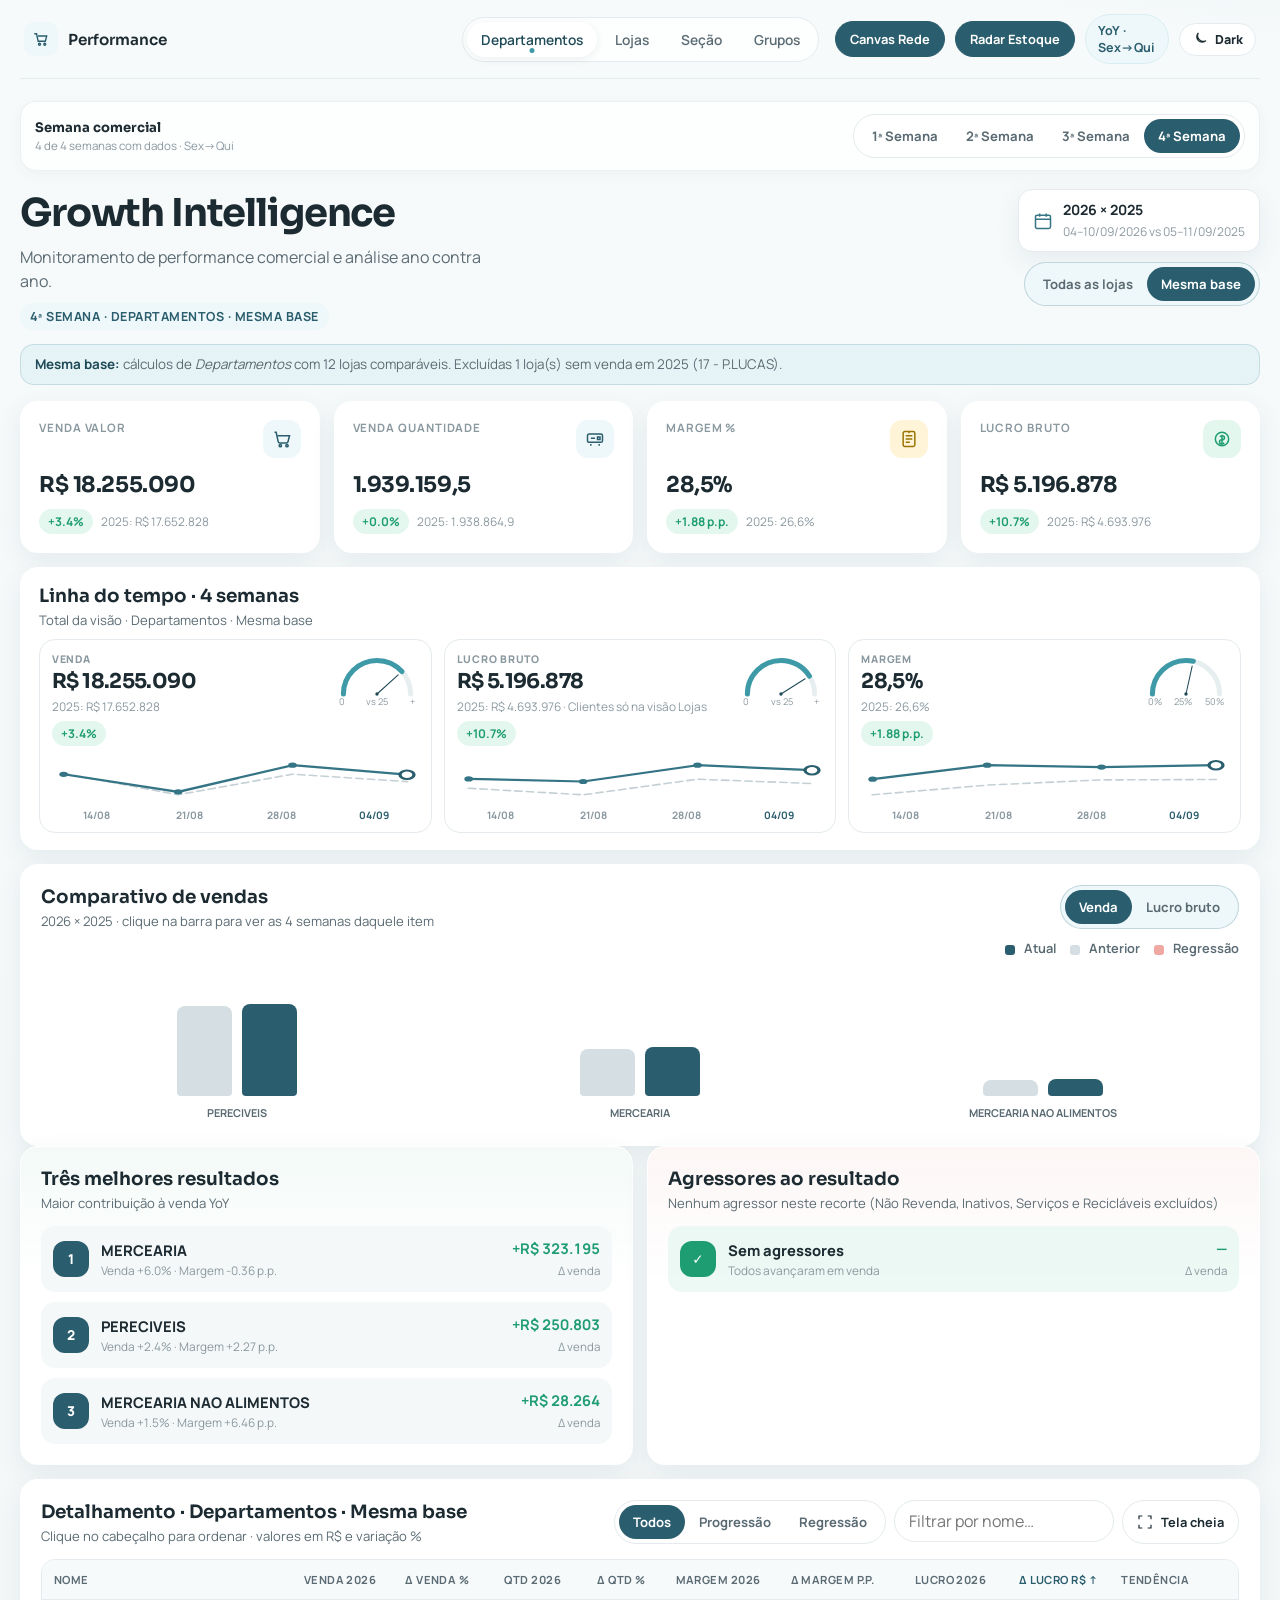
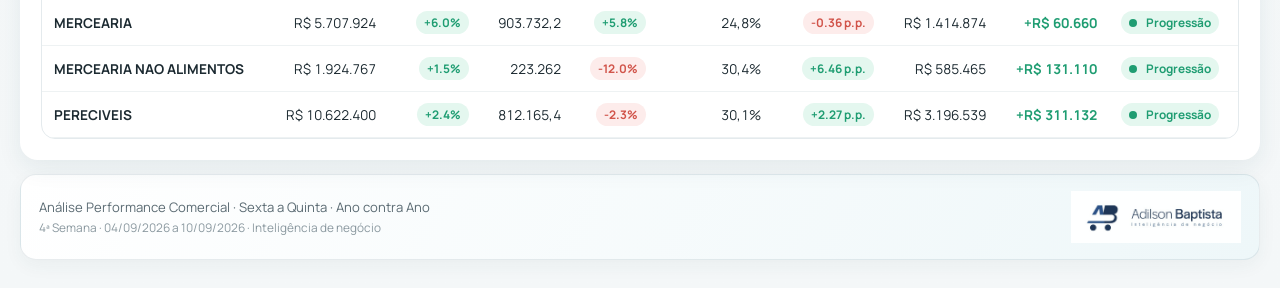
==== commit d18be3d3: "feat: linha do tempo de 4 semanas nos indicadores Co-authored-by: Cursor <cursoragent@cursor.com>" ====
--- a/index.html
+++ b/index.html
@@ -142,6 +142,40 @@
       border-radius: 22px;
       box-shadow: 0 16px 36px rgba(15, 23, 42, 0.22);
     }
+    html.theme-dark .trend-panel {
+      background: linear-gradient(180deg, #1c2b48 0%, #121a2e 100%);
+      border: 0;
+      color: #eef4fa;
+    }
+    html.theme-dark .trend-panel .panel-head h2 { color: #fff; }
+    html.theme-dark .trend-panel .panel-head p { color: #8ea0b3; }
+    html.theme-dark .trend-card {
+      background: rgba(255, 255, 255, 0.04);
+      border-color: rgba(255, 255, 255, 0.08);
+    }
+    html.theme-dark .trend-card small { color: #8ea0b3; }
+    html.theme-dark .trend-card strong { color: #fff; }
+    html.theme-dark .trend-card .trend-compare { color: #8ea0b3; }
+    html.theme-dark .trend-clear {
+      background: rgba(61, 214, 224, 0.12);
+      border-color: rgba(61, 214, 224, 0.35);
+      color: #7ee8ef;
+    }
+    html.theme-dark .trend-tick { color: #8ea0b3; }
+    html.theme-dark .trend-tick.is-active { color: #7ee8ef; }
+    html.theme-dark .spark-line { stroke: #3dd6e0; }
+    html.theme-dark .spark-line.prev { stroke: #3b5bdb; }
+    html.theme-dark .spark-dot { fill: #3dd6e0; }
+    html.theme-dark .spark-dot.active { fill: #fff; stroke: #3dd6e0; }
+    html.theme-dark .mini-gauge .gauge-track { stroke: rgba(255, 255, 255, 0.1); }
+    html.theme-dark .mini-gauge .gauge-fill { stroke: #3dd6e0; }
+    html.theme-dark .mini-gauge .gauge-needle { stroke: #7ee8ef; }
+    html.theme-dark .mini-gauge .gauge-hub { fill: #7ee8ef; }
+    html.theme-dark .mini-gauge .gauge-scale { color: #8ea0b3; }
+    html.theme-dark tbody tr.is-selected { background: rgba(61, 214, 224, 0.12); }
+    html.theme-dark .bar-group.is-selected .bar-label { color: #7ee8ef; }
+    html.theme-dark .rank-list li.is-selected { outline: 1.5px solid #3dd6e0; }
+
     html.theme-dark .kpi,
     html.theme-dark .gauge-card,
     html.theme-dark .chart-panel {
@@ -340,60 +374,22 @@
       <div id="analysisContent">
       <section class="kpi-row" id="execSummary" aria-label="Indicadores principais"></section>
 
-      <section class="gauge-row">
-        <article class="panel gauge-card" id="marginGauge">
-          <div class="panel-kicker">
-            <span>Análise de margem</span>
-            <small>Eficiência operacional</small>
-          </div>
-          <div class="gauge-body">
-            <div class="gauge-copy">
-              <strong id="marginValue">—</strong>
-              <span id="marginTarget">Ano anterior: —</span>
-            </div>
-            <div class="gauge" aria-hidden="true">
-              <svg viewBox="0 0 200 120">
-                <path class="gauge-track" d="M20 100 A80 80 0 0 1 180 100"/>
-                <path id="marginArc" class="gauge-fill" d="M20 100 A80 80 0 0 1 180 100"/>
-                <line id="marginNeedle" class="gauge-needle" x1="100" y1="100" x2="100" y2="28"/>
-                <circle cx="100" cy="100" r="5" class="gauge-hub"/>
-              </svg>
-              <div class="gauge-scale"><span>0%</span><span>25%</span><span>50%</span></div>
-            </div>
-          </div>
-          <p class="gauge-foot" id="marginFoot">—</p>
-        </article>
-
-        <article class="panel gauge-card money-card" id="profitGauge">
-          <div class="money-rain" id="moneyRain" aria-hidden="true"></div>
-          <div class="panel-kicker">
-            <span>Lucro bruto</span>
-            <small>Saúde do resultado</small>
-          </div>
-          <div class="gauge-body">
-            <div class="gauge-copy">
-              <strong id="profitValue">—</strong>
-              <span id="profitTarget">Meta implícita: —</span>
-            </div>
-            <div class="gauge" aria-hidden="true">
-              <svg viewBox="0 0 200 120">
-                <path class="gauge-track" d="M20 100 A80 80 0 0 1 180 100"/>
-                <path id="profitArc" class="gauge-fill" d="M20 100 A80 80 0 0 1 180 100"/>
-                <line id="profitNeedle" class="gauge-needle" x1="100" y1="100" x2="100" y2="28"/>
-                <circle cx="100" cy="100" r="5" class="gauge-hub"/>
-              </svg>
-              <div class="gauge-scale"><span>0</span><span>meio</span><span>máx</span></div>
-            </div>
-          </div>
-          <p class="gauge-foot" id="profitFoot">—</p>
-        </article>
+      <section class="panel trend-panel" id="trendPanel">
+        <div class="panel-head row">
+          <div>
+            <h2>Linha do tempo · 4 semanas</h2>
+            <p id="trendScope">Total da visão · clique em uma barra, ranking ou linha da tabela</p>
+          </div>
+          <button type="button" class="trend-clear hidden" id="trendClear">Ver total da visão</button>
+        </div>
+        <div class="trend-grid" id="trendGrid"></div>
       </section>
 
       <section class="panel chart-panel">
         <div class="panel-head row">
           <div>
             <h2 id="chartTitle">Comparativo de vendas</h2>
-            <p id="chartSubtitle">Período atual (2026) × período anterior (2025)</p>
+            <p id="chartSubtitle">Período atual (2026) × período anterior (2025) · clique no item para a linha do tempo</p>
           </div>
           <div class="chart-tools">
             <div class="chip-group metric-group" id="metricGroup" role="group" aria-label="Métrica da análise">
--- a/styles.css
+++ b/styles.css
@@ -1 +1,1256 @@
-:root{--bg:#f4f6f7;--surface:#fff;--ink:#18252b;--muted:#728087;--line:#e2e8ea;--brand:#176b78;--brand-dark:#0f4f5a;--brand-soft:#e6f2f3;--amber:#b77b2b;--amber-soft:#fff5e4;--danger:#b8534e;--shadow:0 12px 32px rgba(24,37,43,.06);--radius:14px;--body:'DM Sans',sans-serif;--display:'Space Grotesk',sans-serif}*{box-sizing:border-box}body{margin:0;background:var(--bg);color:var(--ink);font:14px var(--body)}button{font:inherit;cursor:pointer}.app-shell{display:flex;min-height:100vh}.sidebar{width:250px;background:var(--surface);border-right:1px solid var(--line);display:flex;flex-direction:column;padding:26px 16px 18px;flex-shrink:0}.brand{display:flex;align-items:center;gap:11px;padding:0 10px 38px}.brand-mark{width:34px;height:34px;border-radius:9px;background:var(--brand);color:#fff;display:grid;place-items:center;font:700 20px var(--display)}.brand strong,.brand span,.org-switcher strong,.org-switcher small,.user-row strong,.user-row small{display:block}.brand strong{font:700 15px var(--display)}.brand span,.org-switcher small,.user-row small{font-size:11px;color:var(--muted);margin-top:2px}.main-nav{display:flex;flex-direction:column;gap:4px}.nav-label{font-size:10px;text-transform:uppercase;letter-spacing:1.2px;font-weight:700;color:#9aa6aa;margin:0 10px 9px}.nav-label:not(:first-child){margin-top:29px}.nav-item{border:0;background:transparent;color:#647278;text-align:left;padding:11px 12px;border-radius:8px;display:flex;align-items:center;gap:11px;font-weight:600;font-size:13px}.nav-item:hover,.nav-item.active{background:var(--brand-soft);color:var(--brand-dark)}.nav-icon{width:17px;text-align:center;font-size:18px}.sidebar-bottom{margin-top:auto;display:flex;flex-direction:column;gap:17px}.org-switcher{border:1px solid var(--line);padding:10px;border-radius:10px;display:flex;align-items:center;gap:8px}.org-avatar,.user-avatar{width:27px;height:27px;border-radius:7px;display:grid;place-items:center;flex-shrink:0;font-weight:700}.org-avatar{background:var(--amber-soft);color:var(--amber)}.user-avatar{background:var(--brand-soft);color:var(--brand)}.org-switcher>div,.user-row>div{min-width:0;flex:1}.org-switcher strong,.user-row strong{font-size:12px;white-space:nowrap;overflow:hidden;text-overflow:ellipsis}.chevron,.more{color:var(--muted);background:none;border:0}.user-row{display:flex;align-items:center;gap:9px;padding:0 5px}.topbar{height:68px;border-bottom:1px solid var(--line);background:rgba(255,255,255,.72);display:flex;align-items:center;justify-content:space-between;padding:0 42px}.breadcrumb{color:var(--muted);font-size:13px}.breadcrumb span{padding:0 7px;color:#b0babd}.breadcrumb strong{color:var(--ink)}.top-actions{display:flex;align-items:center;gap:16px}.period-chip{border:1px solid var(--line);border-radius:7px;padding:7px 10px;color:var(--muted);font-size:12px}.period-chip strong{color:var(--ink);margin-left:5px}.icon-button{border:0;background:transparent;color:var(--muted);font-size:18px}.top-avatar{width:30px;height:30px;border-radius:50%;display:grid;place-items:center;background:var(--ink);color:#fff;font-size:11px;font-weight:700}.main-content{flex:1;min-width:0}.content-wrap{max-width:1120px;margin:0 auto;padding:48px 42px}.hidden{display:none}.page-heading{display:flex;justify-content:space-between;align-items:flex-end;gap:24px}.eyebrow{margin:0 0 8px;color:var(--brand);font-size:10px;font-weight:800;letter-spacing:1.5px}.page-heading h1{font:600 31px var(--display);letter-spacing:-1px;margin:0}.subtitle{color:var(--muted);margin:10px 0 0;line-height:1.5}.primary-button,.secondary-button{border:0;border-radius:8px;font-weight:700;padding:11px 16px}.primary-button{background:var(--brand);color:#fff;box-shadow:0 5px 12px rgba(23,107,120,.18)}.primary-button:hover{background:var(--brand-dark)}.secondary-button{background:var(--surface);border:1px solid var(--line);color:var(--ink)}.status-strip{margin-top:37px;background:var(--surface);border:1px solid var(--line);border-radius:10px;padding:16px 20px;display:flex;align-items:center;justify-content:space-between;gap:20px}.status-strip>div:first-child{display:grid;grid-template-columns:auto 1fr;column-gap:9px}.status-dot{width:8px;height:8px;border-radius:50%;background:#3b9b70;align-self:center;grid-row:span 2}.status-strip strong{font-size:13px}.status-strip small{color:var(--muted);font-size:11px;margin-top:3px}.strip-metrics{display:flex;gap:29px}.strip-metrics div{display:flex;flex-direction:column;gap:3px;padding-left:23px;border-left:1px solid var(--line)}.strip-metrics strong{font:600 18px var(--display)}.strip-metrics span{color:var(--muted);font-size:11px}.dropzone{margin-top:23px;border:1.5px dashed #a9c5c9;border-radius:12px;background:linear-gradient(135deg,#f9fcfc,#fff);padding:39px 20px 35px;text-align:center;transition:.2s}.dropzone.is-dragging{border-color:var(--brand);background:var(--brand-soft)}.drop-icon{width:42px;height:42px;border-radius:50%;background:var(--brand-soft);color:var(--brand);display:grid;place-items:center;margin:0 auto 14px;font-size:22px}.dropzone h2{font:600 19px var(--display);margin:0}.dropzone p{color:var(--muted);margin:8px 0 18px}.dropzone small{display:block;color:#9aa6aa;font-size:11px;margin-top:14px}.section-header{display:flex;justify-content:space-between;align-items:flex-end;margin-top:42px}.section-header h2{font:600 18px var(--display);margin:0}.section-header p{color:var(--muted);font-size:12px;margin:7px 0 0}.text-button{border:0;background:none;color:var(--brand);font-weight:700;font-size:12px;padding:0}.empty-table{margin-top:16px;background:var(--surface);border:1px solid var(--line);border-radius:10px;overflow:hidden}.empty-table-head{display:grid;grid-template-columns:2fr 1fr 1fr 1fr 20px;padding:13px 18px;border-bottom:1px solid var(--line);color:#89969a;font-size:10px;font-weight:700;text-transform:uppercase;letter-spacing:.7px}.empty-table-body{min-height:176px;display:grid;place-items:center}.empty-state{text-align:center}.empty-state-icon{color:#a8b6b9;font-size:25px;margin-bottom:8px}.empty-state strong{font-size:13px}.empty-state p,.placeholder-card p{color:var(--muted);font-size:12px;margin:7px 0 13px}.placeholder-card{margin-top:30px;background:var(--surface);border:1px solid var(--line);border-radius:10px;text-align:center;padding:70px 24px}.page-footer{display:flex;justify-content:space-between;color:#9aa6aa;font-size:11px;margin-top:35px}.page-footer strong{color:#c3ccce;margin:0 3px}@media(max-width:800px){.sidebar{width:70px;padding:20px 10px}.brand{padding:0 8px 30px}.brand>div:last-child,.nav-label,.nav-item{font-size:0}.nav-item{justify-content:center;padding:12px}.nav-icon{font-size:19px}.org-switcher>div,.chevron,.user-row>div,.more{display:none}.topbar{padding:0 20px}.content-wrap{padding:32px 20px}.page-heading,.status-strip,.section-header{align-items:flex-start;flex-direction:column}.strip-metrics{width:100%;justify-content:space-between}.strip-metrics div{padding-left:12px}.page-footer{gap:10px;flex-direction:column}.empty-table-head{grid-template-columns:2fr 1fr 20px}.empty-table-head span:nth-child(3),.empty-table-head span:nth-child(4){display:none}}@media(max-width:480px){.period-chip{display:none}.page-heading h1{font-size:26px}.primary-button{width:100%}.empty-table-head{grid-template-columns:1fr 1fr 20px}}
+:root {
+  --teal-900: #1f4a57;
+  --teal-800: #2a5d6d;
+  --teal-700: #347485;
+  --teal-500: #3f9aa8;
+  --teal-100: #d9eef2;
+  --teal-50: #eef7f9;
+  --success: #1f9d72;
+  --success-soft: #e4f7ef;
+  --danger: #d1544a;
+  --danger-soft: #fdeceb;
+  --ink: #1c2a31;
+  --ink-soft: #5b6b73;
+  --muted: #8a989f;
+  --line: #e4eaed;
+  --bg: #f4f7f8;
+  --card: #ffffff;
+  --shadow: 0 8px 24px rgba(31, 74, 87, 0.08);
+  --radius: 18px;
+  --font: "Manrope", system-ui, sans-serif;
+  --display: "Sora", system-ui, sans-serif;
+}
+
+*,
+*::before,
+*::after { box-sizing: border-box; }
+
+html { scroll-behavior: smooth; }
+
+body {
+  margin: 0;
+  min-height: 100vh;
+  font-family: var(--font);
+  color: var(--ink);
+  background:
+    radial-gradient(900px 420px at 100% -10%, rgba(63, 154, 168, 0.12), transparent 55%),
+    linear-gradient(180deg, #f7fafb 0%, var(--bg) 100%);
+}
+
+.sr-only {
+  position: absolute;
+  width: 1px;
+  height: 1px;
+  padding: 0;
+  margin: -1px;
+  overflow: hidden;
+  clip: rect(0, 0, 0, 0);
+  border: 0;
+}
+
+.shell {
+  max-width: 1280px;
+  margin: 0 auto;
+  padding: 0 20px 28px;
+}
+
+/* Top nav */
+.topnav {
+  display: grid;
+  grid-template-columns: 1fr auto 1fr;
+  align-items: center;
+  gap: 16px;
+  padding: 14px 4px;
+  border-bottom: 1px solid rgba(31, 74, 87, 0.08);
+  margin-bottom: 22px;
+  animation: rise 0.5s ease both;
+}
+
+.topnav-left,
+.topnav-right {
+  display: flex;
+  align-items: center;
+  gap: 10px;
+}
+
+.topnav-right { justify-content: flex-end; }
+
+.brand-pill {
+  width: 34px;
+  height: 34px;
+  border-radius: 10px;
+  display: grid;
+  place-items: center;
+  background: var(--teal-50);
+  color: var(--teal-800);
+}
+
+.brand-pill svg { width: 18px; height: 18px; }
+
+.topnav-brand {
+  font-family: var(--display);
+  font-size: 0.95rem;
+  font-weight: 600;
+  color: var(--ink);
+}
+
+.topnav-links {
+  display: flex;
+  gap: 4px;
+  padding: 4px;
+  border-radius: 999px;
+  background: rgba(255, 255, 255, 0.75);
+  border: 1px solid var(--line);
+}
+
+.nav-link {
+  border: 0;
+  background: transparent;
+  color: var(--ink-soft);
+  font: inherit;
+  font-size: 0.86rem;
+  font-weight: 600;
+  padding: 8px 14px;
+  border-radius: 999px;
+  cursor: pointer;
+  position: relative;
+  transition: 0.2s ease;
+  text-decoration: none;
+}
+
+td.up, span.up { color: var(--success); font-weight: 700; }
+td.down, span.down { color: var(--danger); font-weight: 700; }
+
+.nav-link:hover { color: var(--teal-800); }
+
+.nav-link.active {
+  color: var(--teal-900);
+  background: #fff;
+  box-shadow: 0 2px 8px rgba(31, 74, 87, 0.08);
+}
+
+.nav-link.active::after {
+  content: "";
+  position: absolute;
+  left: 50%;
+  bottom: 4px;
+  width: 5px;
+  height: 5px;
+  border-radius: 50%;
+  background: var(--teal-500);
+  transform: translateX(-50%);
+}
+
+.period-mini {
+  font-size: 0.78rem;
+  font-weight: 700;
+  color: var(--teal-800);
+  background: var(--teal-50);
+  border: 1px solid var(--teal-100);
+  padding: 7px 12px;
+  border-radius: 999px;
+}
+
+.canvas-rede-btn {
+  display: inline-flex;
+  align-items: center;
+  gap: 6px;
+  font-size: 0.8rem;
+  font-weight: 700;
+  color: #fff;
+  background: var(--teal-800);
+  border: 1px solid var(--teal-800);
+  padding: 8px 14px;
+  border-radius: 999px;
+  text-decoration: none;
+  transition: 0.2s ease;
+  white-space: nowrap;
+}
+
+.canvas-rede-btn:hover {
+  background: var(--teal-900, #163944);
+  color: #fff;
+}
+
+/* Week filter */
+.week-bar {
+  display: flex;
+  justify-content: space-between;
+  align-items: center;
+  gap: 16px;
+  margin-bottom: 18px;
+  padding: 12px 14px;
+  border-radius: 16px;
+  background: rgba(255, 255, 255, 0.72);
+  border: 1px solid rgba(31, 74, 87, 0.08);
+  box-shadow: 0 4px 14px rgba(31, 74, 87, 0.04);
+  animation: rise 0.45s ease both;
+}
+
+.week-bar-copy {
+  display: flex;
+  flex-direction: column;
+  gap: 2px;
+  min-width: 0;
+}
+
+.week-bar-label {
+  font-family: var(--display);
+  font-size: 0.82rem;
+  font-weight: 700;
+  color: var(--ink);
+}
+
+.week-bar-copy small {
+  color: var(--muted);
+  font-size: 0.72rem;
+}
+
+.week-group {
+  flex-wrap: wrap;
+  justify-content: flex-end;
+}
+
+.week-chip.empty-week:not(.active) {
+  color: var(--muted);
+  opacity: 0.78;
+}
+
+.week-chip.empty-week.active {
+  background: #9aa7ad;
+}
+
+.week-chip .week-status {
+  display: inline-block;
+  margin-left: 6px;
+  font-size: 0.65rem;
+  font-weight: 700;
+  letter-spacing: 0.02em;
+  text-transform: uppercase;
+  opacity: 0.85;
+}
+
+.empty-week-panel {
+  margin: 8px 0 20px;
+  animation: rise 0.4s ease both;
+}
+
+.empty-week-card {
+  padding: 48px 28px;
+  text-align: center;
+  border-radius: var(--radius);
+  background:
+    linear-gradient(180deg, #fff 0%, var(--teal-50) 100%);
+  border: 1px dashed rgba(31, 74, 87, 0.22);
+}
+
+.empty-week-card strong {
+  display: block;
+  font-family: var(--display);
+  font-size: 1.35rem;
+  color: var(--ink);
+}
+
+.empty-week-card p {
+  margin: 10px 0 0;
+  font-size: 1.05rem;
+  font-weight: 700;
+  color: var(--teal-800);
+  letter-spacing: 0.04em;
+  text-transform: uppercase;
+}
+
+.empty-week-card small {
+  display: block;
+  margin-top: 14px;
+  color: var(--muted);
+  line-height: 1.45;
+}
+
+.empty-week-card code {
+  font-size: 0.78rem;
+  background: rgba(31, 74, 87, 0.06);
+  padding: 2px 6px;
+  border-radius: 6px;
+}
+
+/* Page head */
+.page-head {
+  display: flex;
+  justify-content: space-between;
+  gap: 20px;
+  align-items: flex-start;
+  margin-bottom: 14px;
+  animation: rise 0.55s ease both;
+}
+
+.page-head h1 {
+  margin: 0;
+  font-family: var(--display);
+  font-size: clamp(1.8rem, 3vw, 2.4rem);
+  letter-spacing: -0.03em;
+  color: var(--ink);
+}
+
+.lede {
+  margin: 8px 0 0;
+  color: var(--ink-soft);
+  max-width: 48ch;
+  line-height: 1.5;
+}
+
+.phase-tag {
+  margin: 10px 0 0;
+  display: inline-flex;
+  font-size: 0.78rem;
+  font-weight: 700;
+  letter-spacing: 0.04em;
+  text-transform: uppercase;
+  color: var(--teal-800);
+  background: var(--teal-50);
+  border-radius: 999px;
+  padding: 5px 10px;
+}
+
+.page-controls {
+  display: flex;
+  flex-direction: column;
+  align-items: flex-end;
+  gap: 10px;
+}
+
+.period-card {
+  display: flex;
+  align-items: center;
+  gap: 10px;
+  padding: 10px 14px;
+  border-radius: 14px;
+  background: #fff;
+  border: 1px solid var(--line);
+  box-shadow: var(--shadow);
+  min-width: 230px;
+}
+
+.period-card svg {
+  width: 20px;
+  height: 20px;
+  color: var(--teal-700);
+  flex-shrink: 0;
+}
+
+.period-card strong {
+  display: block;
+  font-size: 0.88rem;
+}
+
+.period-card small {
+  color: var(--muted);
+  font-size: 0.75rem;
+}
+
+.chip-group {
+  display: inline-flex;
+  padding: 4px;
+  border-radius: 999px;
+  background: #fff;
+  border: 1px solid var(--line);
+}
+
+.chip {
+  border: 0;
+  background: transparent;
+  color: var(--ink-soft);
+  padding: 8px 14px;
+  border-radius: 999px;
+  font: inherit;
+  font-size: 0.82rem;
+  font-weight: 700;
+  cursor: pointer;
+  transition: 0.2s ease;
+}
+
+.chip.active {
+  background: var(--teal-800);
+  color: #fff;
+}
+
+.store-base-group {
+  border-color: rgba(52, 116, 133, 0.25);
+  background: var(--teal-50);
+}
+
+.base-note {
+  margin: 0 0 16px;
+  padding: 10px 14px;
+  border-radius: 14px;
+  background: rgba(217, 238, 242, 0.55);
+  border: 1px solid rgba(52, 116, 133, 0.18);
+  color: var(--ink-soft);
+  font-size: 0.84rem;
+  line-height: 1.4;
+}
+
+.base-note strong { color: var(--teal-900); }
+
+/* KPI row */
+.kpi-row {
+  display: grid;
+  grid-template-columns: repeat(4, minmax(0, 1fr));
+  gap: 14px;
+  margin-bottom: 14px;
+}
+
+.kpi-row.has-clients {
+  grid-template-columns: repeat(5, minmax(0, 1fr));
+}
+
+.kpi {
+  position: relative;
+  overflow: hidden;
+  background: var(--card);
+  border-radius: var(--radius);
+  padding: 18px;
+  border: 1px solid rgba(255, 255, 255, 0.8);
+  box-shadow: var(--shadow);
+  animation: rise 0.6s ease both;
+  min-height: 138px;
+}
+
+.kpi:nth-child(1) { animation-delay: 0.04s; }
+.kpi:nth-child(2) { animation-delay: 0.08s; }
+.kpi:nth-child(3) { animation-delay: 0.12s; }
+.kpi:nth-child(4) { animation-delay: 0.16s; }
+.kpi:nth-child(5) { animation-delay: 0.2s; }
+
+.kpi-top {
+  display: flex;
+  justify-content: space-between;
+  align-items: flex-start;
+  margin-bottom: 14px;
+}
+
+.kpi-label {
+  margin: 0;
+  font-size: 0.72rem;
+  letter-spacing: 0.08em;
+  text-transform: uppercase;
+  font-weight: 700;
+  color: var(--muted);
+}
+
+.kpi-icon {
+  width: 38px;
+  height: 38px;
+  border-radius: 12px;
+  display: grid;
+  place-items: center;
+  background: var(--teal-50);
+  color: var(--teal-800);
+}
+
+.kpi-icon svg { width: 20px; height: 20px; }
+.kpi-icon.offer { background: #fff4d8; color: #9a7400; }
+.kpi-icon.money { background: var(--success-soft); color: var(--success); }
+.kpi-icon.clients { background: #eaf1ff; color: #3d5ea8; }
+
+.kpi-value {
+  margin: 0;
+  font-family: var(--display);
+  font-size: clamp(1.2rem, 1.7vw, 1.55rem);
+  font-weight: 700;
+  letter-spacing: -0.02em;
+  line-height: 1.15;
+}
+
+.kpi-meta {
+  display: flex;
+  flex-wrap: wrap;
+  gap: 8px;
+  align-items: center;
+  margin-top: 12px;
+}
+
+.delta {
+  display: inline-flex;
+  align-items: center;
+  gap: 4px;
+  padding: 4px 9px;
+  border-radius: 999px;
+  font-size: 0.75rem;
+  font-weight: 800;
+}
+
+.delta.up { background: var(--success-soft); color: var(--success); }
+.delta.down { background: var(--danger-soft); color: var(--danger); }
+.delta.flat { background: #eef2f3; color: var(--muted); }
+
+.kpi-compare {
+  margin: 0;
+  font-size: 0.74rem;
+  color: var(--muted);
+}
+
+.kpi.margin-card .kpi-icon.offer {
+  animation: posterSwing 3.2s ease-in-out infinite;
+  transform-origin: top center;
+}
+
+.money-card .money-rain {
+  position: absolute;
+  inset: 0;
+  pointer-events: none;
+  overflow: hidden;
+}
+
+.money-card .money-rain span {
+  position: absolute;
+  top: -16px;
+  font-size: 0.8rem;
+  font-weight: 800;
+  color: rgba(31, 157, 114, 0.28);
+  animation: moneyFall linear infinite;
+}
+
+/* Panels */
+.panel {
+  position: relative;
+  background: var(--card);
+  border-radius: var(--radius);
+  box-shadow: var(--shadow);
+  border: 1px solid rgba(255, 255, 255, 0.85);
+  padding: 20px;
+  animation: rise 0.65s ease both;
+}
+
+.panel-head { margin-bottom: 14px; }
+
+.panel-head.row {
+  display: flex;
+  justify-content: space-between;
+  gap: 12px;
+  align-items: flex-start;
+}
+
+.panel-head h2,
+.panel-kicker span {
+  margin: 0;
+  font-family: var(--display);
+  font-size: 1.15rem;
+  font-weight: 650;
+}
+
+.panel-head p,
+.panel-kicker small {
+  margin: 4px 0 0;
+  color: var(--ink-soft);
+  font-size: 0.82rem;
+}
+
+.panel-kicker {
+  display: flex;
+  flex-direction: column;
+  gap: 2px;
+  margin-bottom: 8px;
+}
+
+.panel-kicker small {
+  text-transform: uppercase;
+  letter-spacing: 0.08em;
+  font-size: 0.68rem;
+  font-weight: 700;
+  color: var(--muted);
+}
+
+/* Linha do tempo 4 semanas + ponteiros compactos */
+.trend-panel {
+  margin-bottom: 14px;
+  padding: 16px 18px;
+}
+
+.trend-panel .panel-head {
+  margin-bottom: 10px;
+}
+
+.trend-clear {
+  border: 1px solid var(--line);
+  background: var(--teal-50);
+  color: var(--teal-800);
+  border-radius: 999px;
+  padding: 7px 12px;
+  font: inherit;
+  font-size: 0.75rem;
+  font-weight: 800;
+  cursor: pointer;
+  white-space: nowrap;
+}
+
+.trend-clear:hover { border-color: var(--teal-500); }
+
+.trend-grid {
+  display: grid;
+  grid-template-columns: repeat(3, minmax(0, 1fr));
+  gap: 12px;
+}
+
+.trend-card {
+  border: 1px solid var(--line);
+  border-radius: 16px;
+  padding: 12px 12px 10px;
+  min-width: 0;
+  background: #fff;
+}
+
+.trend-card-top {
+  display: flex;
+  justify-content: space-between;
+  align-items: flex-start;
+  gap: 8px;
+}
+
+.trend-card small {
+  display: block;
+  text-transform: uppercase;
+  letter-spacing: 0.07em;
+  font-size: 0.66rem;
+  font-weight: 800;
+  color: var(--muted);
+}
+
+.trend-card strong {
+  display: block;
+  margin-top: 4px;
+  font-family: var(--display);
+  font-size: 1.28rem;
+  letter-spacing: -0.03em;
+  line-height: 1.1;
+}
+
+.trend-card .trend-compare {
+  margin: 6px 0 0;
+  color: var(--muted);
+  font-size: 0.74rem;
+}
+
+.mini-gauge {
+  width: 84px;
+  flex: 0 0 84px;
+}
+
+.mini-gauge svg {
+  width: 100%;
+  height: auto;
+  overflow: visible;
+}
+
+.mini-gauge .gauge-track {
+  fill: none;
+  stroke: #e7eef0;
+  stroke-width: 12;
+  stroke-linecap: round;
+}
+
+.mini-gauge .gauge-fill {
+  fill: none;
+  stroke: var(--teal-500);
+  stroke-width: 12;
+  stroke-linecap: round;
+  stroke-dasharray: 251;
+  stroke-dashoffset: 251;
+  transition: stroke-dashoffset 0.6s ease;
+}
+
+.mini-gauge .gauge-needle {
+  stroke: var(--teal-900);
+  stroke-width: 2.5;
+  stroke-linecap: round;
+  transform-origin: 100px 100px;
+  transition: transform 0.6s ease;
+}
+
+.mini-gauge .gauge-hub { fill: var(--teal-900); }
+
+.mini-gauge .gauge-scale {
+  display: flex;
+  justify-content: space-between;
+  margin-top: -8px;
+  font-size: 0.58rem;
+  color: var(--muted);
+  padding: 0 4px;
+}
+
+.trend-spark {
+  margin-top: 8px;
+}
+
+.trend-spark svg {
+  display: block;
+  width: 100%;
+  height: 52px;
+}
+
+.spark-line {
+  fill: none;
+  stroke: var(--teal-700);
+  stroke-width: 2.2;
+  stroke-linecap: round;
+  stroke-linejoin: round;
+}
+
+.spark-line.prev {
+  stroke: #c5d0d5;
+  stroke-width: 1.6;
+  stroke-dasharray: 4 3;
+}
+
+.spark-dot { fill: var(--teal-700); }
+.spark-dot.active {
+  fill: #fff;
+  stroke: var(--teal-800);
+  stroke-width: 2;
+}
+
+.trend-ticks {
+  display: flex;
+  justify-content: space-between;
+  gap: 4px;
+  margin-top: 2px;
+}
+
+.trend-tick {
+  font-size: 0.64rem;
+  font-weight: 700;
+  color: var(--muted);
+  text-align: center;
+  flex: 1;
+  min-width: 0;
+}
+
+.trend-tick.is-active { color: var(--teal-800); }
+
+.trend-empty {
+  height: 52px;
+  display: flex;
+  align-items: center;
+  color: var(--muted);
+  font-size: 0.78rem;
+}
+
+.bar-group { cursor: pointer; }
+.bar-group.is-selected .bar-label { color: var(--teal-800); font-weight: 800; }
+.bar-group.is-selected .bar.current { box-shadow: 0 0 0 2px var(--teal-500); }
+
+tbody tr { cursor: pointer; }
+tbody tr.is-selected { background: rgba(63, 154, 168, 0.1); }
+
+.rank-list li { cursor: pointer; }
+.rank-list li.is-selected { outline: 1.5px solid var(--teal-500); }
+
+/* Chart */
+.chart-tools {
+  display: flex;
+  flex-direction: column;
+  align-items: flex-end;
+  gap: 10px;
+}
+
+.metric-group {
+  background: var(--teal-50);
+  border-color: rgba(52, 116, 133, 0.25);
+}
+
+.metric-group .chip.active {
+  background: var(--teal-800);
+}
+
+.chart-legend {
+  display: flex;
+  gap: 14px;
+  font-size: 0.8rem;
+  color: var(--ink-soft);
+  font-weight: 650;
+}
+
+.chart-legend .dot {
+  display: inline-block;
+  width: 10px;
+  height: 10px;
+  border-radius: 3px;
+  margin-right: 6px;
+  vertical-align: middle;
+}
+
+.chart-legend .dot.current { background: var(--teal-800); }
+.chart-legend .dot.previous { background: #d5dee2; }
+.chart-legend .dot.regressao { background: #f0a8a2; }
+
+.chart-scroll {
+  overflow-x: auto;
+  overflow-y: hidden;
+  padding-bottom: 6px;
+  margin: 0 -4px;
+  scrollbar-width: thin;
+  scrollbar-color: #9bb7bf transparent;
+}
+
+.chart-scroll::-webkit-scrollbar {
+  height: 8px;
+}
+
+.chart-scroll::-webkit-scrollbar-thumb {
+  background: #9bb7bf;
+  border-radius: 999px;
+}
+
+.chart {
+  display: grid;
+  grid-template-columns: repeat(var(--cols, 4), minmax(var(--col-min, 88px), 1fr));
+  gap: clamp(8px, 1.4vw, 16px);
+  align-items: end;
+  min-height: 148px;
+  min-width: max(100%, calc(var(--cols, 4) * var(--col-min, 88px)));
+  padding: 8px 6px 0;
+  width: max-content;
+  max-width: none;
+}
+
+.bar-group {
+  display: flex;
+  flex-direction: column;
+  align-items: center;
+  gap: 10px;
+  min-width: 0;
+  width: 100%;
+}
+
+.bars {
+  display: flex;
+  align-items: flex-end;
+  gap: clamp(5px, 1vw, 10px);
+  height: 100px;
+  width: 100%;
+  max-width: min(100%, 120px);
+  justify-content: center;
+}
+
+.bar {
+  flex: 1 1 0;
+  width: auto;
+  min-width: 16px;
+  border-radius: 8px 8px 4px 4px;
+  transition: height 0.6s ease;
+}
+
+.bar.previous { background: #d5dee2; }
+.bar.current { background: var(--teal-800); }
+.bar.current.regressao { background: #f0a8a2; }
+
+.bar-group.regressao .bar-label { color: var(--danger); }
+
+.bar-label {
+  font-size: 0.68rem;
+  font-weight: 700;
+  color: var(--ink-soft);
+  text-align: center;
+  line-height: 1.25;
+  max-width: 100%;
+  overflow: hidden;
+  display: -webkit-box;
+  -webkit-line-clamp: 2;
+  -webkit-box-orient: vertical;
+}
+
+/* Spotlight */
+.spotlight-grid {
+  display: grid;
+  grid-template-columns: 1fr 1fr;
+  gap: 14px;
+  margin-bottom: 14px;
+}
+
+.panel-best {
+  background:
+    linear-gradient(180deg, rgba(31, 157, 114, 0.05), transparent 42%),
+    var(--card);
+}
+
+.panel-risk {
+  background:
+    linear-gradient(180deg, rgba(209, 84, 74, 0.05), transparent 42%),
+    var(--card);
+}
+
+.rank-list {
+  list-style: none;
+  margin: 0;
+  padding: 0;
+  display: flex;
+  flex-direction: column;
+  gap: 10px;
+}
+
+.rank-list li {
+  display: grid;
+  grid-template-columns: 36px 1fr auto;
+  gap: 12px;
+  align-items: center;
+  padding: 12px;
+  border-radius: 14px;
+  background: rgba(244, 247, 248, 0.85);
+}
+
+.rank-list.risk li { background: rgba(253, 236, 235, 0.45); }
+
+.rank-badge {
+  width: 36px;
+  height: 36px;
+  border-radius: 12px;
+  display: grid;
+  place-items: center;
+  font-weight: 800;
+  font-size: 0.85rem;
+  background: var(--teal-800);
+  color: #fff;
+}
+
+.rank-list.risk .rank-badge { background: var(--danger); }
+
+.rank-list.risk .empty-rank { background: rgba(228, 247, 239, 0.7); }
+.rank-list.risk .empty-rank .rank-badge { background: var(--success); }
+
+.rank-name {
+  margin: 0;
+  font-weight: 750;
+  font-size: 0.92rem;
+}
+
+.rank-sub {
+  margin: 2px 0 0;
+  font-size: 0.74rem;
+  color: var(--muted);
+}
+
+.rank-metric { text-align: right; }
+.rank-metric strong { display: block; font-size: 0.92rem; }
+.rank-metric span { font-size: 0.72rem; color: var(--muted); }
+
+/* Table */
+.table-panel { margin-bottom: 14px; }
+
+.table-tools {
+  display: flex;
+  flex-wrap: wrap;
+  gap: 8px;
+  justify-content: flex-end;
+}
+
+.search input {
+  width: min(220px, 40vw);
+  border: 1px solid var(--line);
+  background: #fff;
+  border-radius: 999px;
+  padding: 9px 14px;
+  font: inherit;
+  color: var(--ink);
+  outline: none;
+}
+
+.search input:focus {
+  border-color: var(--teal-500);
+  box-shadow: 0 0 0 3px rgba(63, 154, 168, 0.15);
+}
+
+.table-wrap {
+  overflow: auto;
+  border-radius: 14px;
+  border: 1px solid var(--line);
+  max-height: min(56vh, 620px);
+}
+
+.expand-btn {
+  display: inline-flex;
+  align-items: center;
+  gap: 8px;
+  border: 1px solid var(--line);
+  background: #fff;
+  color: var(--ink);
+  border-radius: 999px;
+  padding: 8px 14px;
+  font: inherit;
+  font-size: 0.8rem;
+  font-weight: 700;
+  cursor: pointer;
+  transition: 0.15s ease;
+  white-space: nowrap;
+}
+
+.expand-btn:hover {
+  border-color: var(--teal-500);
+  color: var(--teal-800);
+}
+
+.expand-btn svg {
+  width: 16px;
+  height: 16px;
+  flex: 0 0 auto;
+}
+
+.expand-btn .collapse-icon,
+.expand-btn .collapse-label {
+  display: none;
+}
+
+/* Focus mode (fallback) + native :fullscreen */
+.table-panel.is-expanded,
+.table-panel:fullscreen,
+.table-panel:-webkit-full-screen {
+  position: fixed;
+  inset: 0;
+  z-index: 3000;
+  width: 100%;
+  max-width: none;
+  height: 100%;
+  max-height: none;
+  margin: 0;
+  border-radius: 0;
+  display: flex;
+  flex-direction: column;
+  padding: 18px 20px 20px;
+  background: var(--sand-50, #f4f7f8);
+  box-sizing: border-box;
+}
+
+.table-panel.is-expanded .table-wrap,
+.table-panel:fullscreen .table-wrap,
+.table-panel:-webkit-full-screen .table-wrap {
+  flex: 1 1 auto;
+  max-height: none;
+  min-height: 0;
+  border-radius: 16px;
+  background: #fff;
+}
+
+.table-panel.is-expanded .expand-btn .expand-icon,
+.table-panel.is-expanded .expand-btn .expand-label,
+.table-panel:fullscreen .expand-btn .expand-icon,
+.table-panel:fullscreen .expand-btn .expand-label,
+.table-panel:-webkit-full-screen .expand-btn .expand-icon,
+.table-panel:-webkit-full-screen .expand-btn .expand-label {
+  display: none;
+}
+
+.table-panel.is-expanded .expand-btn .collapse-icon,
+.table-panel.is-expanded .expand-btn .collapse-label,
+.table-panel:fullscreen .expand-btn .collapse-icon,
+.table-panel:fullscreen .expand-btn .collapse-label,
+.table-panel:-webkit-full-screen .expand-btn .collapse-icon,
+.table-panel:-webkit-full-screen .expand-btn .collapse-label {
+  display: inline-flex;
+  align-items: center;
+}
+
+.table-panel.is-expanded .expand-btn,
+.table-panel:fullscreen .expand-btn,
+.table-panel:-webkit-full-screen .expand-btn {
+  background: var(--teal-800);
+  border-color: var(--teal-800);
+  color: #fff;
+}
+
+body.table-focus-open {
+  overflow: hidden;
+}
+
+@media (max-width: 720px) {
+  .expand-btn .expand-label,
+  .expand-btn .collapse-label {
+    display: none;
+  }
+  .table-panel.is-expanded .expand-btn .collapse-label,
+  .table-panel:fullscreen .expand-btn .collapse-label {
+    display: none;
+  }
+}
+
+table {
+  width: 100%;
+  border-collapse: collapse;
+  min-width: 980px;
+  font-size: 0.85rem;
+}
+
+thead th {
+  position: sticky;
+  top: 0;
+  z-index: 1;
+  background: #f7fafb;
+  color: var(--ink-soft);
+  font-size: 0.7rem;
+  letter-spacing: 0.04em;
+  text-transform: uppercase;
+  text-align: left;
+  padding: 12px;
+  border-bottom: 1px solid var(--line);
+  cursor: pointer;
+  user-select: none;
+  white-space: nowrap;
+}
+
+thead th.sorted,
+thead th:hover { color: var(--teal-800); }
+
+tbody td {
+  padding: 11px 12px;
+  border-bottom: 1px solid #eef2f3;
+  vertical-align: middle;
+}
+
+tbody tr:hover { background: rgba(63, 154, 168, 0.04); }
+tbody tr.regressao { background: rgba(209, 84, 74, 0.025); }
+
+.cell-name { font-weight: 700; }
+.num { font-variant-numeric: tabular-nums; white-space: nowrap; }
+
+.pill {
+  display: inline-flex;
+  align-items: center;
+  gap: 4px;
+  padding: 3px 8px;
+  border-radius: 999px;
+  font-size: 0.74rem;
+  font-weight: 750;
+}
+
+.pill.up { background: var(--success-soft); color: var(--success); }
+.pill.down { background: var(--danger-soft); color: var(--danger); }
+.pill.nova { background: #eaf1ff; color: #3d5ea8; }
+
+.status-dot {
+  width: 8px;
+  height: 8px;
+  border-radius: 50%;
+  display: inline-block;
+  margin-right: 5px;
+}
+
+.status-dot.up { background: var(--success); }
+.status-dot.down { background: var(--danger); }
+
+.cell-name .tag-nova {
+  display: inline-block;
+  margin-left: 8px;
+  padding: 2px 7px;
+  border-radius: 999px;
+  font-size: 0.66rem;
+  font-weight: 800;
+  letter-spacing: 0.04em;
+  text-transform: uppercase;
+  background: #eaf1ff;
+  color: #3d5ea8;
+  vertical-align: middle;
+}
+
+.empty {
+  padding: 28px;
+  text-align: center;
+  color: var(--muted);
+}
+
+/* Footer */
+.footer {
+  display: flex;
+  justify-content: space-between;
+  align-items: center;
+  gap: 20px;
+  padding: 16px 18px;
+  margin-top: 8px;
+  border-radius: 16px;
+  border: 1px solid rgba(31, 74, 87, 0.1);
+  background: linear-gradient(120deg, #fff, var(--teal-50));
+  box-shadow: 0 6px 18px rgba(31, 74, 87, 0.05);
+}
+
+.footer-copy p {
+  margin: 0;
+  font-size: 0.82rem;
+  color: var(--ink-soft);
+}
+
+.footer-copy .muted {
+  color: var(--muted);
+  font-size: 0.74rem;
+  margin-top: 3px;
+}
+
+.footer-logo {
+  height: 52px;
+  width: auto;
+  opacity: 0.92;
+  transition: transform 0.25s ease, opacity 0.25s ease;
+}
+
+.footer-logo:hover {
+  opacity: 1;
+  transform: scale(1.03);
+}
+
+.hidden { display: none !important; }
+
+@keyframes rise {
+  from { opacity: 0; transform: translateY(10px); }
+  to { opacity: 1; transform: translateY(0); }
+}
+
+@keyframes posterSwing {
+  0%, 100% { transform: rotate(-4deg); }
+  50% { transform: rotate(4deg); }
+}
+
+@keyframes moneyFall {
+  0% { transform: translateY(-8px) rotate(0deg); opacity: 0; }
+  15% { opacity: 0.7; }
+  100% { transform: translateY(140px) rotate(22deg); opacity: 0; }
+}
+
+@media (max-width: 1100px) {
+  .kpi-row,
+  .kpi-row.has-clients { grid-template-columns: repeat(2, minmax(0, 1fr)); }
+}
+
+@media (max-width: 900px) {
+  .topnav {
+    grid-template-columns: 1fr;
+    justify-items: start;
+  }
+
+  .topnav-links {
+    width: 100%;
+    overflow-x: auto;
+  }
+
+  .topnav-right { width: 100%; justify-content: flex-start; }
+
+  .week-bar {
+    flex-direction: column;
+    align-items: stretch;
+  }
+
+  .week-group { justify-content: flex-start; }
+
+  .page-head,
+  .trend-grid,
+  .spotlight-grid { grid-template-columns: 1fr; display: grid; }
+
+  .page-head { align-items: stretch; }
+
+  .page-controls { align-items: stretch; }
+}
+
+@media (max-width: 560px) {
+  .kpi-row,
+  .kpi-row.has-clients { grid-template-columns: 1fr; }
+
+  .footer {
+    flex-direction: column;
+    align-items: flex-start;
+  }
+}
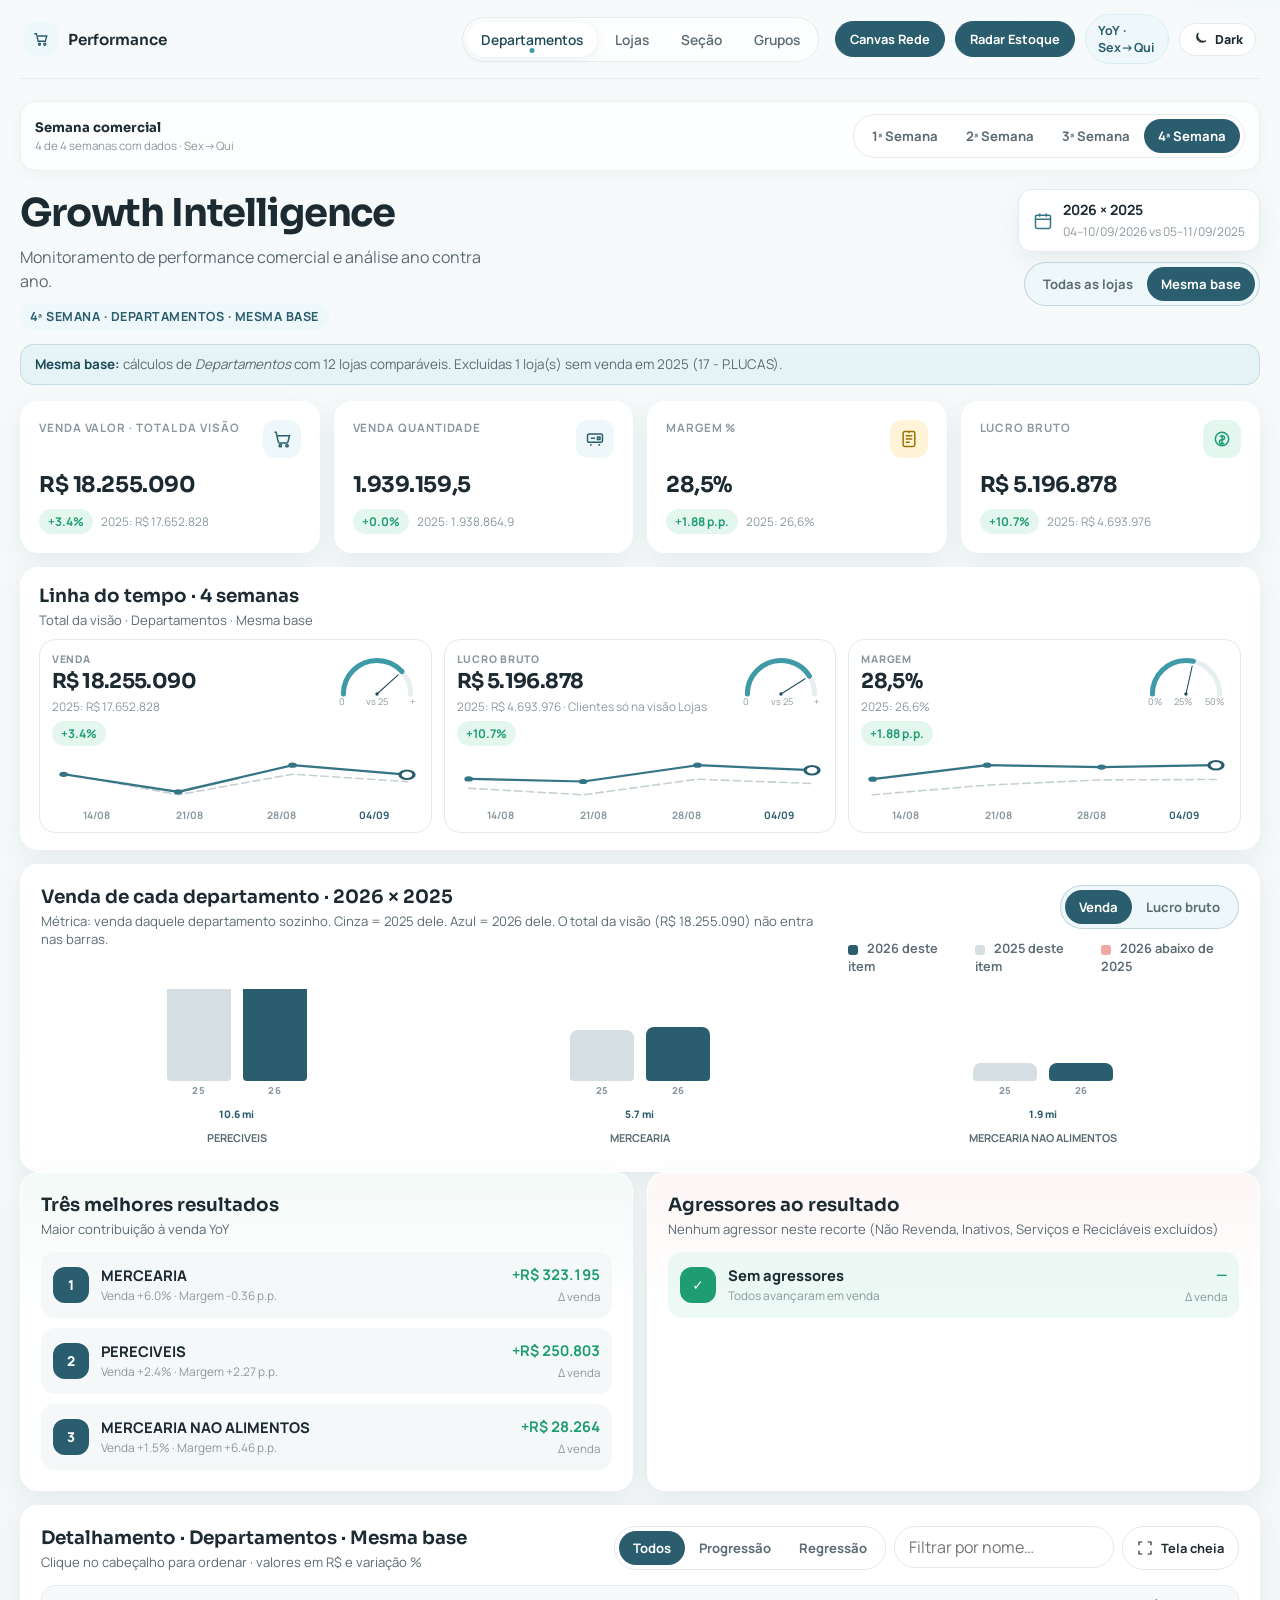
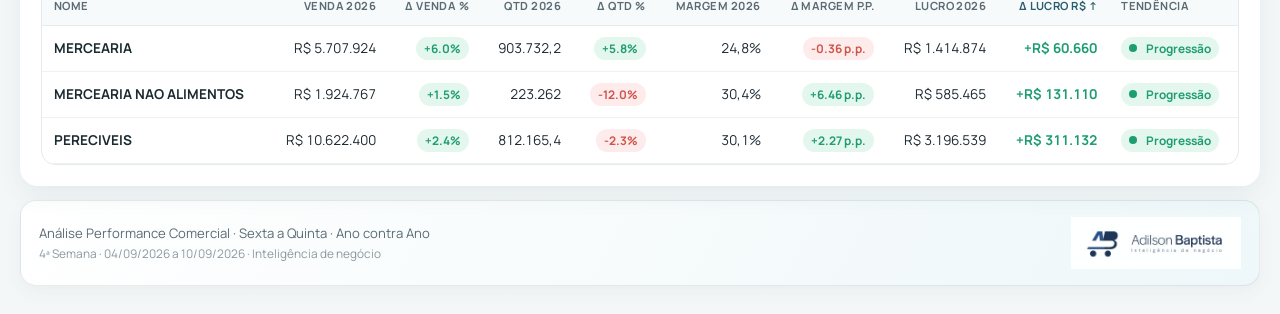
==== commit 655d68c7: "feat: deixa explícita a métrica YoY do item nas 4 semanas Co-authored-by: Cursor <cursoragent@cursor" ====
--- a/index.html
+++ b/index.html
@@ -222,6 +222,10 @@
     html.theme-dark .chart-legend .dot.previous { background: #3b5bdb; }
     html.theme-dark .chart-legend .dot.regressao { background: #ff8a80; }
     html.theme-dark .bar.previous { background: #3b5bdb; }
+    html.theme-dark .bar-year,
+    html.theme-dark .bar-value { color: #8ea0b3; }
+    html.theme-dark .bar-value-line { color: #7ee8ef; }
+    html.theme-dark .bar-group.is-active-week { background: rgba(61, 214, 224, 0.1); }
     html.theme-dark .bar.current { background: #3dd6e0; }
     html.theme-dark .bar.current.regressao { background: #ff8a80; }
     html.theme-dark .bar-label { color: #c5d3e0; }
@@ -397,10 +401,10 @@
               <button type="button" class="chip" data-metric="lucro">Lucro bruto</button>
               <button type="button" class="chip hidden" data-metric="clientes" id="metricClientes">Clientes</button>
             </div>
-            <div class="chart-legend">
-              <span><i class="dot current"></i> Atual</span>
-              <span><i class="dot previous"></i> Anterior</span>
-              <span><i class="dot regressao"></i> Regressão</span>
+            <div class="chart-legend" id="chartLegend">
+              <span><i class="dot current"></i> 2026 deste item</span>
+              <span><i class="dot previous"></i> 2025 deste item</span>
+              <span><i class="dot regressao"></i> 2026 abaixo de 2025</span>
             </div>
           </div>
         </div>
--- a/styles.css
+++ b/styles.css
@@ -822,22 +822,67 @@
   width: 100%;
 }
 
+.chart.is-weeks {
+  width: 100%;
+  max-width: none;
+  min-width: 0;
+  grid-template-columns: repeat(4, minmax(0, 1fr));
+}
+
 .bars {
   display: flex;
   align-items: flex-end;
-  gap: clamp(5px, 1vw, 10px);
+  gap: clamp(6px, 1vw, 12px);
   height: 100px;
   width: 100%;
-  max-width: min(100%, 120px);
+  max-width: min(100%, 140px);
   justify-content: center;
 }
 
+.bars.tall { height: 132px; max-width: 180px; }
+
+.bar-col {
+  display: flex;
+  flex-direction: column;
+  align-items: center;
+  justify-content: flex-end;
+  gap: 3px;
+  flex: 1 1 0;
+  min-width: 0;
+}
+
 .bar {
-  flex: 1 1 0;
-  width: auto;
-  min-width: 16px;
+  width: 100%;
+  min-width: 14px;
   border-radius: 8px 8px 4px 4px;
   transition: height 0.6s ease;
+}
+
+.bar-year {
+  font-size: 0.6rem;
+  font-weight: 800;
+  color: var(--muted);
+  letter-spacing: 0.04em;
+}
+
+.bar-value {
+  font-size: 0.62rem;
+  font-weight: 800;
+  color: var(--ink-soft);
+  white-space: nowrap;
+}
+
+.bar-value-line {
+  font-size: 0.64rem;
+  font-weight: 800;
+  color: var(--teal-800);
+  text-align: center;
+}
+
+.bar-group.is-active-week {
+  background: rgba(63, 154, 168, 0.08);
+  border-radius: 12px;
+  padding: 6px 4px 4px;
 }
 
 .bar.previous { background: #d5dee2; }
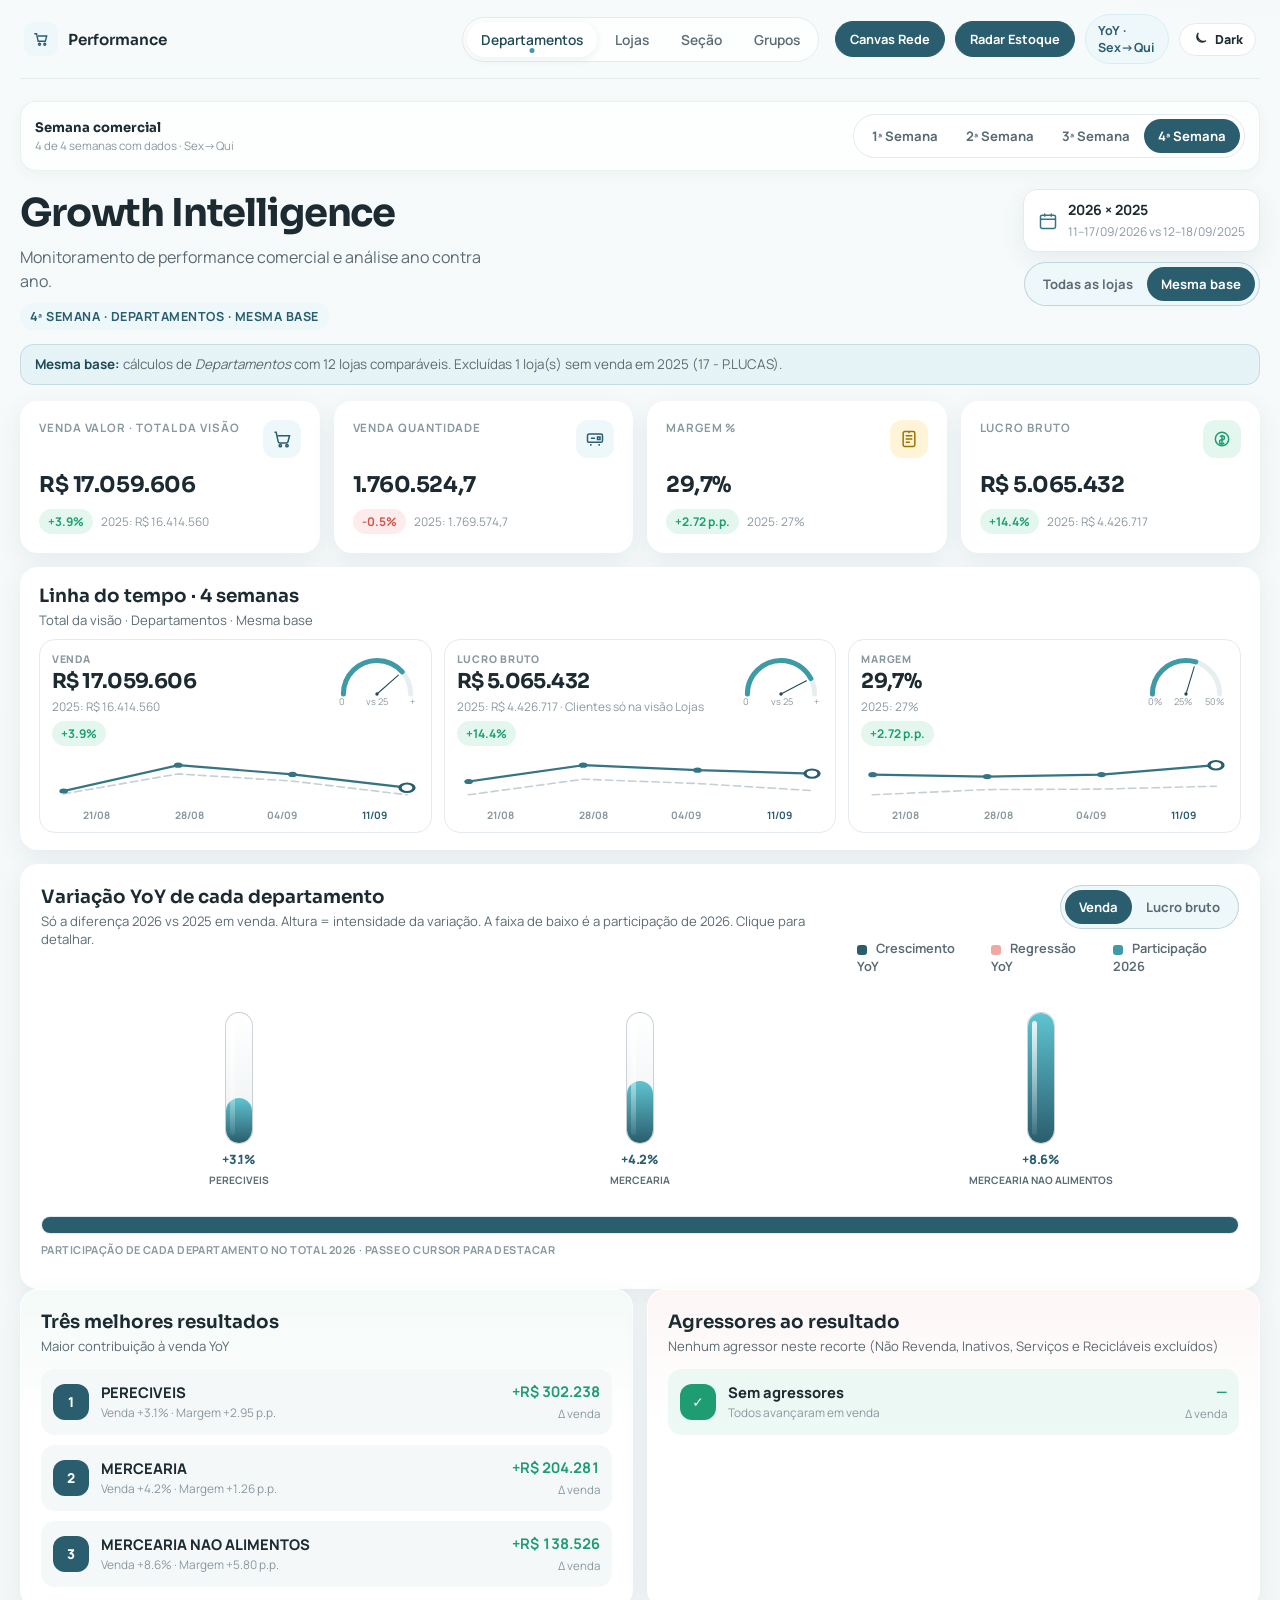
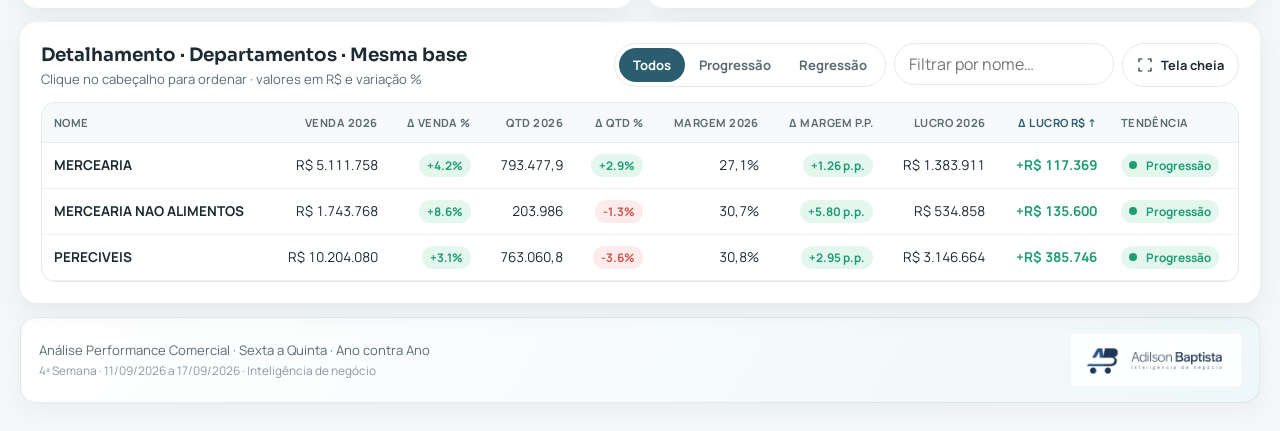
==== commit 218a4608: "feat: troca o comparativo 2025x2026 por tubos de variação YoY Co-authored-by: Cursor <cursoragent@cu" ====
--- a/index.html
+++ b/index.html
@@ -221,6 +221,39 @@
     html.theme-dark .chart-legend .dot.current { background: #3dd6e0; }
     html.theme-dark .chart-legend .dot.previous { background: #3b5bdb; }
     html.theme-dark .chart-legend .dot.regressao { background: #ff8a80; }
+    html.theme-dark .chart-legend .dot.mix { background: #7ee8ef; }
+    html.theme-dark .delta-tube {
+      background: rgba(255, 255, 255, 0.03);
+    }
+    html.theme-dark .delta-tube:hover,
+    html.theme-dark .delta-tube.is-hot,
+    html.theme-dark .delta-tube.is-selected {
+      background: rgba(61, 214, 224, 0.08);
+      border-color: rgba(61, 214, 224, 0.55);
+    }
+    html.theme-dark .delta-tube.is-down:hover,
+    html.theme-dark .delta-tube.is-down.is-hot,
+    html.theme-dark .delta-tube.is-down.is-selected {
+      border-color: rgba(255, 138, 128, 0.6);
+      background: rgba(255, 138, 128, 0.08);
+    }
+    html.theme-dark .delta-glass {
+      background: linear-gradient(180deg, rgba(255,255,255,0.08), rgba(255,255,255,0.02));
+      border-color: rgba(255, 255, 255, 0.14);
+    }
+    html.theme-dark .delta-pct { color: #f4f8fb; }
+    html.theme-dark .delta-tube.is-down .delta-pct { color: #ffb4ad; }
+    html.theme-dark .delta-delta { color: #8ea0b3; }
+    html.theme-dark .delta-tip {
+      background: #152036;
+      border-color: rgba(61, 214, 224, 0.28);
+      color: #e8eef6;
+    }
+    html.theme-dark .delta-mix {
+      background: rgba(255, 255, 255, 0.04);
+      border-color: rgba(255, 255, 255, 0.08);
+    }
+    html.theme-dark .delta-mix-label { color: #8ea0b3; }
     html.theme-dark .bar.previous { background: #3b5bdb; }
     html.theme-dark .bar-year,
     html.theme-dark .bar-value { color: #8ea0b3; }
@@ -402,15 +435,17 @@
               <button type="button" class="chip hidden" data-metric="clientes" id="metricClientes">Clientes</button>
             </div>
             <div class="chart-legend" id="chartLegend">
-              <span><i class="dot current"></i> 2026 deste item</span>
-              <span><i class="dot previous"></i> 2025 deste item</span>
-              <span><i class="dot regressao"></i> 2026 abaixo de 2025</span>
+              <span><i class="dot current"></i> Crescimento YoY</span>
+              <span><i class="dot regressao"></i> Regressão YoY</span>
+              <span><i class="dot mix"></i> Participação 2026</span>
             </div>
           </div>
         </div>
         <div class="chart-scroll">
-          <div class="chart" id="salesChart" role="img" aria-label="Gráfico comparativo"></div>
-        </div>
+          <div class="chart" id="salesChart" role="img" aria-label="Variação YoY por item"></div>
+        </div>
+        <div class="delta-mix" id="salesMix" hidden></div>
+        <p class="delta-mix-label" id="salesMixLabel" hidden>Participação de cada item no total 2026 · passe o cursor para destacar</p>
       </section>
 
       <section class="spotlight-grid">
--- a/styles.css
+++ b/styles.css
@@ -782,6 +782,7 @@
 .chart-legend .dot.current { background: var(--teal-800); }
 .chart-legend .dot.previous { background: #d5dee2; }
 .chart-legend .dot.regressao { background: #f0a8a2; }
+.chart-legend .dot.mix { background: var(--teal-500); }
 
 .chart-scroll {
   overflow-x: auto;
@@ -790,6 +791,10 @@
   margin: 0 -4px;
   scrollbar-width: thin;
   scrollbar-color: #9bb7bf transparent;
+}
+
+.chart-scroll:has(.is-fit) {
+  overflow: visible;
 }
 
 .chart-scroll::-webkit-scrollbar {
@@ -902,6 +907,261 @@
   display: -webkit-box;
   -webkit-line-clamp: 2;
   -webkit-box-orient: vertical;
+}
+
+/* Delta tubes — variação YoY, sem repetir 2025 */
+.chart.is-delta {
+  align-items: end;
+  min-height: 0;
+  gap: clamp(4px, 0.7vw, 10px);
+  padding-top: 12px;
+  grid-template-columns: repeat(var(--cols, 12), minmax(72px, 1fr));
+}
+
+.chart.is-delta.is-fit {
+  width: max-content;
+  min-width: max(100%, calc(var(--cols, 12) * 72px));
+}
+
+@media (min-width: 1100px) {
+  .chart.is-delta.is-fit {
+    width: 100%;
+    min-width: 0;
+    grid-template-columns: repeat(var(--cols, 12), minmax(0, 1fr));
+  }
+}
+
+.bar-label {
+  font-size: 0.64rem;
+  font-weight: 700;
+  color: var(--ink-soft);
+  text-align: center;
+  line-height: 1.2;
+  max-width: 100%;
+  overflow: hidden;
+  display: -webkit-box;
+  -webkit-line-clamp: 2;
+  -webkit-box-orient: vertical;
+  word-break: break-word;
+}
+
+.delta-tube {
+  position: relative;
+  display: flex;
+  flex-direction: column;
+  align-items: center;
+  gap: 8px;
+  min-width: 0;
+  width: 100%;
+  padding: 10px 4px 8px;
+  border: 1.5px solid transparent;
+  border-radius: 18px;
+  cursor: pointer;
+  font: inherit;
+  color: inherit;
+  appearance: none;
+  background: transparent;
+  transform: translateZ(0) scale(1);
+  transition: transform 0.22s cubic-bezier(0.22, 1, 0.36, 1),
+    border-color 0.22s ease,
+    background 0.22s ease;
+}
+
+.delta-tube:hover,
+.delta-tube.is-hot,
+.delta-tube:focus-visible {
+  z-index: 3;
+  transform: translateY(-6px) scale(1.06);
+  border-color: rgba(52, 116, 133, 0.45);
+  background: rgba(63, 154, 168, 0.08);
+  outline: none;
+}
+
+.delta-tube.is-down:hover,
+.delta-tube.is-down.is-hot,
+.delta-tube.is-down:focus-visible {
+  border-color: rgba(198, 86, 78, 0.45);
+  background: rgba(240, 168, 162, 0.12);
+}
+
+.delta-tube.is-selected {
+  border-color: var(--teal-500);
+  background: rgba(63, 154, 168, 0.1);
+}
+
+.delta-glass {
+  position: relative;
+  width: clamp(18px, 2.4vw, 28px);
+  height: 132px;
+  border-radius: 999px;
+  overflow: hidden;
+  background: linear-gradient(180deg, rgba(255,255,255,0.72), rgba(213, 222, 226, 0.45));
+  border: 1.5px solid rgba(148, 163, 176, 0.45);
+}
+
+.delta-glass::after {
+  content: "";
+  position: absolute;
+  top: 8px;
+  bottom: 8px;
+  left: 4px;
+  width: 5px;
+  border-radius: 999px;
+  background: linear-gradient(180deg, rgba(255,255,255,0.85), rgba(255,255,255,0.08));
+  pointer-events: none;
+}
+
+.delta-fill {
+  position: absolute;
+  left: 0;
+  right: 0;
+  bottom: 0;
+  height: 0;
+  border-radius: 999px;
+  transform-origin: bottom;
+  animation: deltaRise 0.85s cubic-bezier(0.22, 1, 0.36, 1) forwards;
+}
+
+.delta-tube.is-up .delta-fill {
+  background: linear-gradient(180deg, #5ec4d0 0%, var(--teal-800) 100%);
+}
+
+.delta-tube.is-down .delta-fill {
+  background: linear-gradient(180deg, #f3b7b2 0%, #c6564e 100%);
+}
+
+.delta-tube.is-flat .delta-fill {
+  background: #c5d0d4;
+  height: 6px !important;
+  animation: none;
+}
+
+.delta-pct {
+  font-size: clamp(0.62rem, 1.05vw, 0.8rem);
+  font-weight: 800;
+  letter-spacing: -0.03em;
+  color: var(--teal-800);
+  line-height: 1.1;
+  max-width: 100%;
+  text-align: center;
+  overflow: hidden;
+  text-overflow: ellipsis;
+  white-space: nowrap;
+}
+
+.delta-tube.is-down .delta-pct { color: var(--danger); }
+.delta-tube.is-flat .delta-pct { color: var(--muted); }
+
+.delta-delta {
+  display: none;
+}
+
+.delta-tip {
+  position: absolute;
+  left: 50%;
+  top: calc(100% + 6px);
+  bottom: auto;
+  transform: translateX(-50%) translateY(-4px);
+  min-width: 168px;
+  padding: 10px 12px;
+  border-radius: 12px;
+  background: #fff;
+  border: 1px solid var(--line);
+  color: var(--ink);
+  opacity: 0;
+  pointer-events: none;
+  z-index: 8;
+  transition: opacity 0.18s ease, transform 0.18s ease;
+}
+
+.delta-tip strong {
+  display: block;
+  font-size: 0.72rem;
+  margin-bottom: 4px;
+}
+
+.delta-tip em {
+  display: block;
+  font-style: normal;
+  font-size: 0.92rem;
+  font-weight: 800;
+  color: var(--teal-800);
+}
+
+.delta-tube.is-down .delta-tip em { color: var(--danger); }
+
+.delta-tip small {
+  display: block;
+  margin-top: 4px;
+  color: var(--muted);
+  font-size: 0.68rem;
+}
+
+.delta-tube:hover .delta-tip,
+.delta-tube.is-hot .delta-tip,
+.delta-tube:focus-visible .delta-tip {
+  opacity: 1;
+  transform: translateX(-50%) translateY(0);
+}
+
+.delta-mix {
+  display: flex;
+  align-items: stretch;
+  height: 18px;
+  margin-top: 14px;
+  border-radius: 999px;
+  overflow: hidden;
+  background: #eef3f5;
+  border: 1px solid var(--line);
+}
+
+.delta-mix[hidden] { display: none; }
+
+.delta-mix-seg {
+  min-width: 2px;
+  cursor: pointer;
+  transition: filter 0.2s ease, transform 0.2s ease, opacity 0.2s ease;
+  transform: scaleY(1);
+}
+
+.delta-mix-seg.is-up { background: var(--teal-800); }
+.delta-mix-seg.is-down { background: #f0a8a2; }
+.delta-mix-seg.is-flat { background: #c5d0d4; }
+
+.delta-mix-seg:hover,
+.delta-mix-seg.is-hot {
+  filter: brightness(1.12);
+  transform: scaleY(1.45);
+  z-index: 2;
+  border-radius: 4px;
+}
+
+.delta-mix-label {
+  margin-top: 8px;
+  font-size: 0.68rem;
+  font-weight: 700;
+  color: var(--muted);
+  letter-spacing: 0.04em;
+  text-transform: uppercase;
+}
+
+@keyframes deltaRise {
+  from { height: 0; }
+  to { height: var(--fill, 0%); }
+}
+
+@media (prefers-reduced-motion: reduce) {
+  .delta-fill { animation: none; height: var(--fill, 0%); }
+  .delta-tube,
+  .delta-mix-seg,
+  .delta-tip {
+    transition: none;
+  }
+  .delta-tube:hover,
+  .delta-tube.is-hot,
+  .delta-tube:focus-visible {
+    transform: none;
+  }
 }
 
 /* Spotlight */
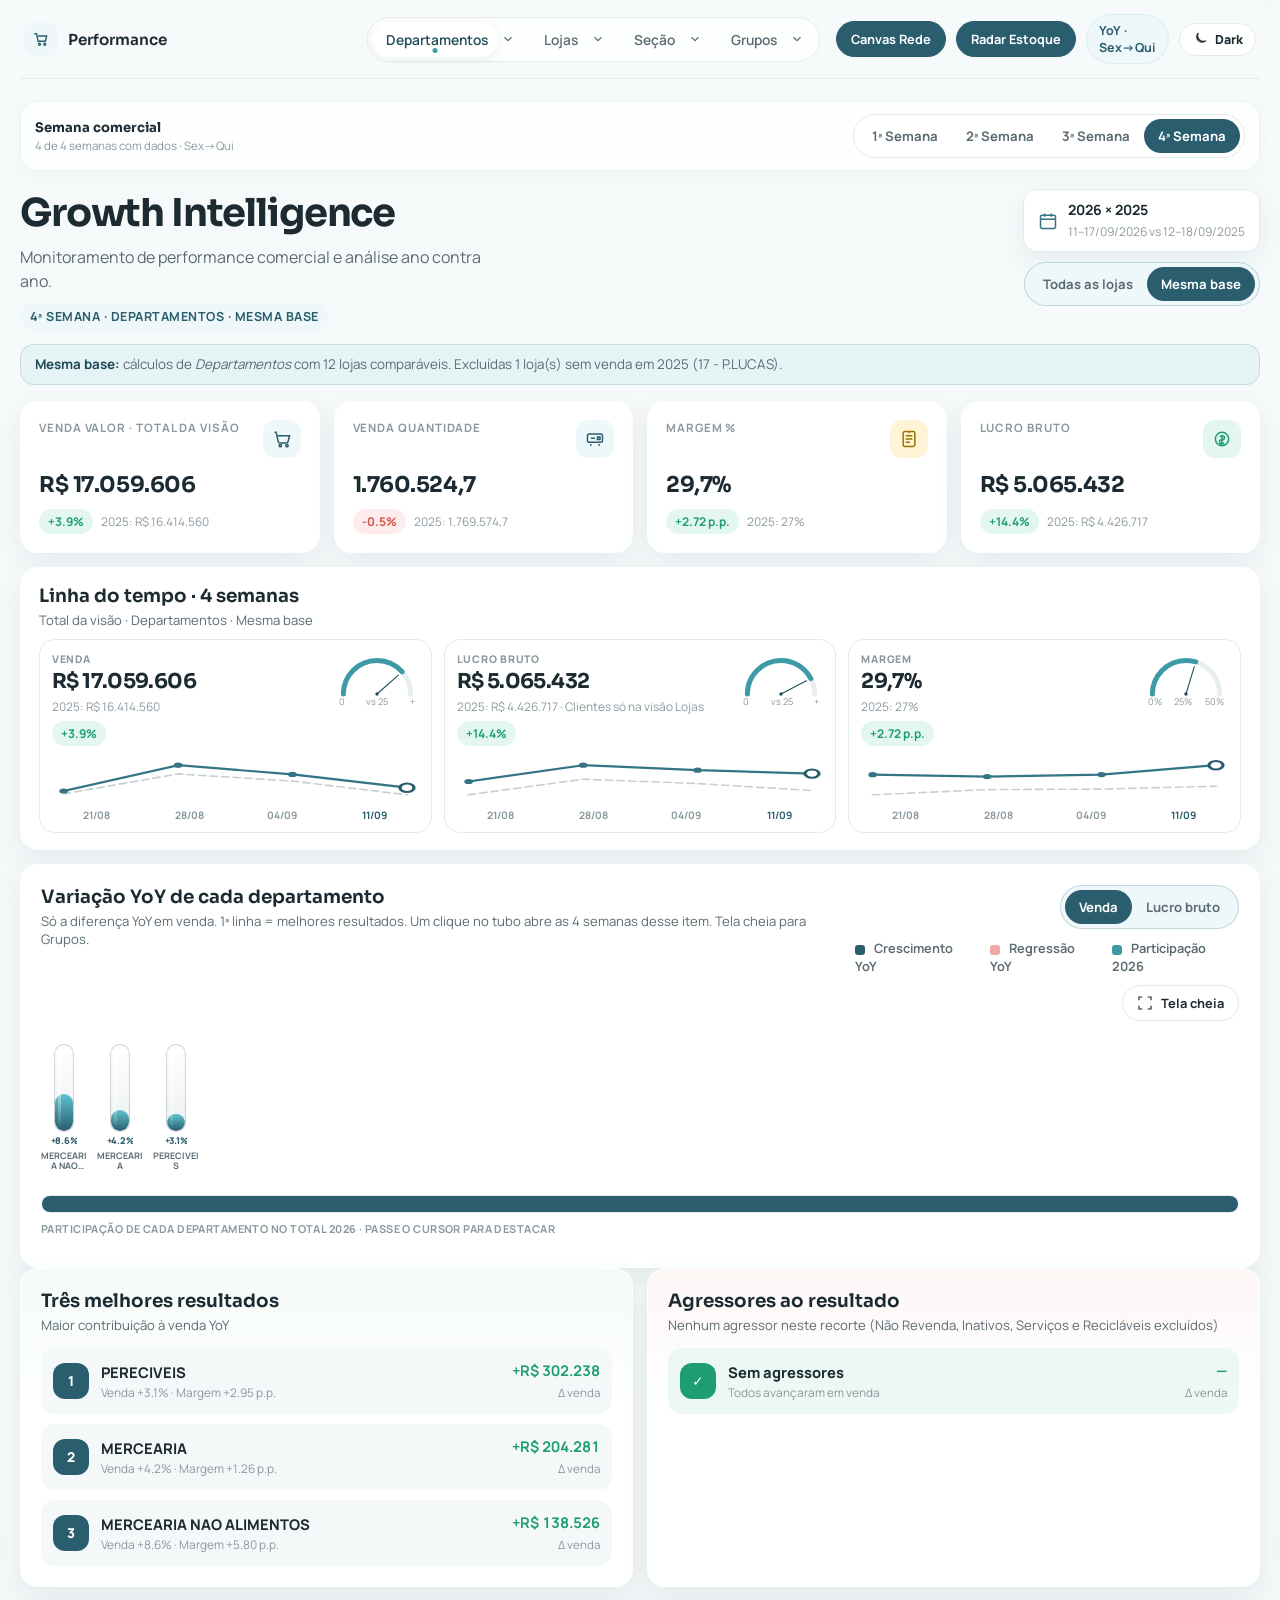
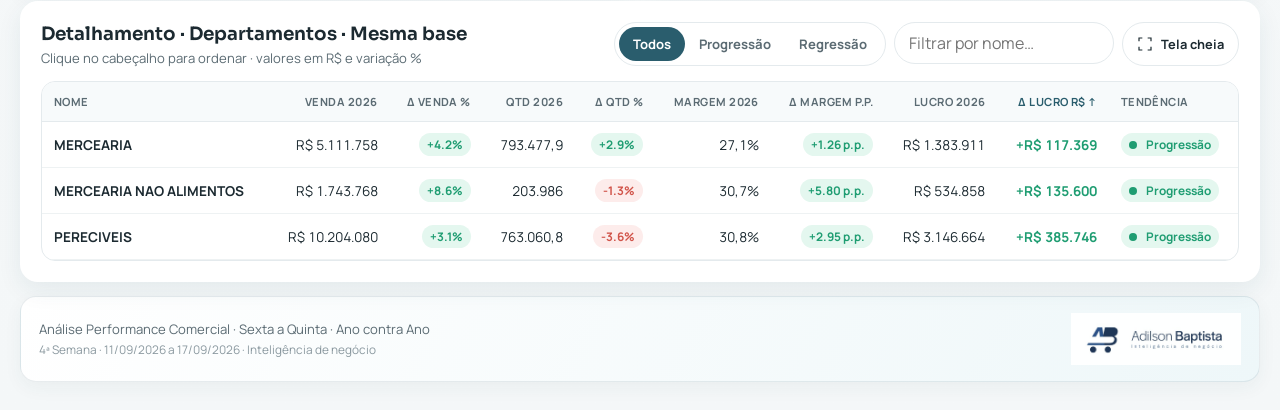
==== commit 238bfa77: "feat: densifica tubos YoY, tela cheia do grafico e filtro multiplo por visao. Co-authored-by: Cursor" ====
--- a/index.html
+++ b/index.html
@@ -86,6 +86,33 @@
       outline-offset: -1px;
     }
     html.theme-dark .nav-link.active::after { background: #3dd6e0; }
+    html.theme-dark .nav-filter { color: #9aabc0; }
+    html.theme-dark .nav-filter:hover,
+    html.theme-dark .nav-filter.is-filtered { color: #7ee8ef; }
+    html.theme-dark .nav-phase.is-open,
+    html.theme-dark .nav-phase:has(.nav-filter.is-filtered) {
+      background: rgba(61, 214, 224, 0.1);
+    }
+    html.theme-dark .nav-filter-count { background: #3dd6e0; color: #152036; }
+    html.theme-dark .phase-filter-pop {
+      background: #1c2b48;
+      border-color: rgba(61, 214, 224, 0.28);
+      color: #f4f8fb;
+    }
+    html.theme-dark .phase-filter-pop input[type="search"] {
+      background: #152036;
+      border-color: rgba(255,255,255,0.12);
+      color: #fff;
+    }
+    html.theme-dark .phase-filter-item:hover { background: rgba(61, 214, 224, 0.1); }
+    html.theme-dark .phase-filter-actions button,
+    html.theme-dark .phase-filter-clear,
+    html.theme-dark .note-clear {
+      background: rgba(61, 214, 224, 0.12);
+      border-color: rgba(61, 214, 224, 0.35);
+      color: #7ee8ef;
+    }
+    html.theme-dark .base-note.filter-note { background: rgba(61, 214, 224, 0.1); color: #d7eef1; }
     html.theme-dark .period-mini {
       background: rgba(61, 214, 224, 0.12);
       border-color: rgba(61, 214, 224, 0.28);
@@ -156,7 +183,8 @@
     html.theme-dark .trend-card small { color: #8ea0b3; }
     html.theme-dark .trend-card strong { color: #fff; }
     html.theme-dark .trend-card .trend-compare { color: #8ea0b3; }
-    html.theme-dark .trend-clear {
+    html.theme-dark .trend-clear,
+    html.theme-dark .chart-back {
       background: rgba(61, 214, 224, 0.12);
       border-color: rgba(61, 214, 224, 0.35);
       color: #7ee8ef;
@@ -302,7 +330,10 @@
     html.theme-dark tbody td { border-bottom-color: #eef2f3; }
     html.theme-dark .table-panel.is-expanded,
     html.theme-dark .table-panel:fullscreen,
-    html.theme-dark .table-panel:-webkit-full-screen {
+    html.theme-dark .table-panel:-webkit-full-screen,
+    html.theme-dark .chart-panel.is-expanded,
+    html.theme-dark .chart-panel:fullscreen,
+    html.theme-dark .chart-panel:-webkit-full-screen {
       background: #6f7a94;
     }
     html.theme-dark .table-panel.is-expanded .table-wrap,
@@ -337,10 +368,34 @@
       </div>
 
       <nav class="topnav-links" id="phaseNav" aria-label="Fases da análise">
-        <button type="button" class="nav-link active" data-phase="departamentos">Departamentos</button>
-        <button type="button" class="nav-link" data-phase="lojas">Lojas</button>
-        <button type="button" class="nav-link" data-phase="secao">Seção</button>
-        <button type="button" class="nav-link" data-phase="grupos">Grupos</button>
+        <div class="nav-phase">
+          <button type="button" class="nav-link active" data-phase="departamentos">Departamentos</button>
+          <button type="button" class="nav-filter" data-filter-phase="departamentos" aria-expanded="false" title="Escolher departamentos">
+            <span class="nav-filter-count hidden"></span>
+            <svg viewBox="0 0 24 24" fill="none" stroke="currentColor" stroke-width="2" aria-hidden="true"><path d="M6 9l6 6 6-6"/></svg>
+          </button>
+        </div>
+        <div class="nav-phase">
+          <button type="button" class="nav-link" data-phase="lojas">Lojas</button>
+          <button type="button" class="nav-filter" data-filter-phase="lojas" aria-expanded="false" title="Escolher lojas">
+            <span class="nav-filter-count hidden"></span>
+            <svg viewBox="0 0 24 24" fill="none" stroke="currentColor" stroke-width="2" aria-hidden="true"><path d="M6 9l6 6 6-6"/></svg>
+          </button>
+        </div>
+        <div class="nav-phase">
+          <button type="button" class="nav-link" data-phase="secao">Seção</button>
+          <button type="button" class="nav-filter" data-filter-phase="secao" aria-expanded="false" title="Escolher seções">
+            <span class="nav-filter-count hidden"></span>
+            <svg viewBox="0 0 24 24" fill="none" stroke="currentColor" stroke-width="2" aria-hidden="true"><path d="M6 9l6 6 6-6"/></svg>
+          </button>
+        </div>
+        <div class="nav-phase">
+          <button type="button" class="nav-link" data-phase="grupos">Grupos</button>
+          <button type="button" class="nav-filter" data-filter-phase="grupos" aria-expanded="false" title="Escolher grupos">
+            <span class="nav-filter-count hidden"></span>
+            <svg viewBox="0 0 24 24" fill="none" stroke="currentColor" stroke-width="2" aria-hidden="true"><path d="M6 9l6 6 6-6"/></svg>
+          </button>
+        </div>
       </nav>
 
       <div class="topnav-right">
@@ -360,6 +415,20 @@
       </div>
     </header>
 
+    <div class="phase-filter-pop hidden" id="phaseFilterPop" hidden>
+      <div class="phase-filter-head">
+        <strong id="phaseFilterTitle">Filtrar</strong>
+        <span id="phaseFilterMeta"></span>
+      </div>
+      <input type="search" id="phaseFilterSearch" placeholder="Buscar…" autocomplete="off" />
+      <div class="phase-filter-actions">
+        <button type="button" id="phaseFilterAll">Todos</button>
+        <button type="button" id="phaseFilterNone">Nenhum</button>
+      </div>
+      <div class="phase-filter-list" id="phaseFilterList"></div>
+      <button type="button" class="phase-filter-clear" id="phaseFilterClear">Limpar filtro desta visão</button>
+    </div>
+
     <main class="page">
       <section class="week-bar" aria-label="Semanas da análise">
         <div class="week-bar-copy">
@@ -399,6 +468,7 @@
       </section>
 
       <p class="base-note" id="storeBaseNote"></p>
+      <p class="base-note filter-note hidden" id="itemFilterNote"></p>
 
       <section class="empty-week-panel hidden" id="emptyWeekPanel" aria-live="polite">
         <div class="empty-week-card">
@@ -422,7 +492,7 @@
         <div class="trend-grid" id="trendGrid"></div>
       </section>
 
-      <section class="panel chart-panel">
+      <section class="panel chart-panel" id="chartPanel">
         <div class="panel-head row">
           <div>
             <h2 id="chartTitle">Comparativo de vendas</h2>
@@ -438,6 +508,19 @@
               <span><i class="dot current"></i> Crescimento YoY</span>
               <span><i class="dot regressao"></i> Regressão YoY</span>
               <span><i class="dot mix"></i> Participação 2026</span>
+            </div>
+            <div class="chart-actions">
+            <button type="button" class="chart-back hidden" id="chartBackBtn">Todos os itens</button>
+            <button type="button" class="expand-btn" id="chartExpandBtn" aria-pressed="false" title="Abrir gráfico em tela cheia">
+              <svg class="expand-icon" viewBox="0 0 24 24" fill="none" stroke="currentColor" stroke-width="1.8" aria-hidden="true">
+                <path d="M8 3H3v5M16 3h5v5M8 21H3v-5M16 21h5v-5"/>
+              </svg>
+              <svg class="collapse-icon" viewBox="0 0 24 24" fill="none" stroke="currentColor" stroke-width="1.8" aria-hidden="true">
+                <path d="M9 3v5H4M15 3v5h5M9 21v-5H4M15 21v-5h5"/>
+              </svg>
+              <span class="expand-label">Tela cheia</span>
+              <span class="collapse-label">Voltar ao dash</span>
+            </button>
             </div>
           </div>
         </div>
--- a/styles.css
+++ b/styles.css
@@ -103,6 +103,18 @@
   border: 1px solid var(--line);
 }
 
+.nav-phase {
+  display: flex;
+  align-items: stretch;
+  border-radius: 999px;
+  position: relative;
+}
+
+.nav-phase.is-open,
+.nav-phase:has(.nav-filter.is-filtered) {
+  background: rgba(63, 154, 168, 0.08);
+}
+
 .nav-link {
   border: 0;
   background: transparent;
@@ -110,7 +122,7 @@
   font: inherit;
   font-size: 0.86rem;
   font-weight: 600;
-  padding: 8px 14px;
+  padding: 8px 10px 8px 14px;
   border-radius: 999px;
   cursor: pointer;
   position: relative;
@@ -141,6 +153,149 @@
   transform: translateX(-50%);
 }
 
+.nav-filter {
+  border: 0;
+  background: transparent;
+  color: var(--ink-soft);
+  width: 28px;
+  padding: 0 8px 0 0;
+  border-radius: 0 999px 999px 0;
+  cursor: pointer;
+  display: inline-flex;
+  align-items: center;
+  justify-content: center;
+  gap: 2px;
+}
+
+.nav-filter svg {
+  width: 14px;
+  height: 14px;
+}
+
+.nav-filter:hover,
+.nav-filter.is-filtered {
+  color: var(--teal-800);
+}
+
+.nav-filter-count {
+  min-width: 16px;
+  height: 16px;
+  padding: 0 4px;
+  border-radius: 999px;
+  background: var(--teal-800);
+  color: #fff;
+  font-size: 0.62rem;
+  font-weight: 800;
+  line-height: 16px;
+  text-align: center;
+}
+
+.phase-filter-pop {
+  position: fixed;
+  z-index: 4200;
+  background: #fff;
+  border: 1px solid var(--line);
+  border-radius: 16px;
+  box-shadow: 0 16px 40px rgba(31, 74, 87, 0.16);
+  padding: 12px;
+  max-height: min(72vh, 480px);
+  display: flex;
+  flex-direction: column;
+  gap: 8px;
+}
+
+.phase-filter-pop.hidden,
+.phase-filter-pop[hidden] {
+  display: none !important;
+}
+
+.phase-filter-head {
+  display: flex;
+  justify-content: space-between;
+  align-items: baseline;
+  gap: 10px;
+}
+
+.phase-filter-head strong {
+  font-size: 0.82rem;
+}
+
+.phase-filter-head span {
+  font-size: 0.72rem;
+  font-weight: 700;
+  color: var(--muted);
+}
+
+.phase-filter-pop input[type="search"] {
+  width: 100%;
+  border: 1px solid var(--line);
+  border-radius: 10px;
+  padding: 8px 10px;
+  font: inherit;
+  font-size: 0.82rem;
+}
+
+.phase-filter-actions {
+  display: flex;
+  gap: 8px;
+}
+
+.phase-filter-actions button,
+.phase-filter-clear,
+.note-clear {
+  border: 1px solid var(--line);
+  background: var(--teal-50);
+  color: var(--teal-800);
+  border-radius: 999px;
+  padding: 5px 10px;
+  font: inherit;
+  font-size: 0.72rem;
+  font-weight: 800;
+  cursor: pointer;
+}
+
+.phase-filter-list {
+  overflow: auto;
+  min-height: 80px;
+  max-height: 280px;
+  display: flex;
+  flex-direction: column;
+  gap: 2px;
+}
+
+.phase-filter-item {
+  display: flex;
+  align-items: center;
+  gap: 8px;
+  padding: 6px 8px;
+  border-radius: 8px;
+  font-size: 0.8rem;
+  font-weight: 650;
+  cursor: pointer;
+}
+
+.phase-filter-item:hover {
+  background: var(--teal-50);
+}
+
+.phase-filter-empty {
+  margin: 12px 0;
+  color: var(--muted);
+  font-size: 0.8rem;
+}
+
+.phase-filter-clear {
+  align-self: flex-start;
+}
+
+.filter-note {
+  margin-top: -8px;
+}
+
+.base-note.filter-note {
+  background: var(--teal-50);
+}
+
 .period-mini {
   font-size: 0.78rem;
   font-weight: 700;
@@ -753,6 +908,39 @@
   gap: 10px;
 }
 
+.chart-tools .expand-btn {
+  align-self: flex-end;
+}
+
+.chart-actions {
+  display: flex;
+  flex-wrap: wrap;
+  justify-content: flex-end;
+  align-items: center;
+  gap: 8px;
+}
+
+.chart-back {
+  border: 1px solid var(--line);
+  background: var(--teal-50);
+  color: var(--teal-800);
+  border-radius: 999px;
+  padding: 8px 14px;
+  font: inherit;
+  font-size: 0.8rem;
+  font-weight: 800;
+  cursor: pointer;
+  white-space: nowrap;
+}
+
+.chart-back:hover {
+  border-color: var(--teal-500);
+}
+
+.chart-back.hidden {
+  display: none;
+}
+
 .metric-group {
   background: var(--teal-50);
   border-color: rgba(52, 116, 133, 0.25);
@@ -793,8 +981,15 @@
   scrollbar-color: #9bb7bf transparent;
 }
 
-.chart-scroll:has(.is-fit) {
-  overflow: visible;
+.chart-scroll:has(.is-delta) {
+  overflow-x: hidden;
+  overflow-y: visible;
+}
+
+.chart-scroll:has(.is-dense) {
+  overflow-y: auto;
+  max-height: min(56vh, 560px);
+  scrollbar-width: thin;
 }
 
 .chart-scroll::-webkit-scrollbar {
@@ -912,36 +1107,26 @@
 /* Delta tubes — variação YoY, sem repetir 2025 */
 .chart.is-delta {
   align-items: end;
+  align-content: start;
+  justify-content: start;
   min-height: 0;
-  gap: clamp(4px, 0.7vw, 10px);
-  padding-top: 12px;
-  grid-template-columns: repeat(var(--cols, 12), minmax(72px, 1fr));
-}
-
-.chart.is-delta.is-fit {
-  width: max-content;
-  min-width: max(100%, calc(var(--cols, 12) * 72px));
-}
-
-@media (min-width: 1100px) {
-  .chart.is-delta.is-fit {
-    width: 100%;
-    min-width: 0;
-    grid-template-columns: repeat(var(--cols, 12), minmax(0, 1fr));
-  }
-}
-
-.bar-label {
-  font-size: 0.64rem;
-  font-weight: 700;
-  color: var(--ink-soft);
-  text-align: center;
-  line-height: 1.2;
+  width: 100%;
+  min-width: 0;
   max-width: 100%;
-  overflow: hidden;
-  display: -webkit-box;
-  -webkit-line-clamp: 2;
-  -webkit-box-orient: vertical;
+  box-sizing: border-box;
+  gap: 8px 2px;
+  padding: 4px 0 0;
+  grid-template-columns: repeat(auto-fill, minmax(50px, 54px));
+}
+
+.chart.is-delta.is-dense {
+  gap: 6px 2px;
+  grid-template-columns: repeat(auto-fill, minmax(44px, 48px));
+}
+
+.chart.is-delta .bar-label {
+  font-size: 0.56rem;
+  line-height: 1.15;
   word-break: break-word;
 }
 
@@ -950,12 +1135,14 @@
   display: flex;
   flex-direction: column;
   align-items: center;
-  gap: 8px;
+  gap: 4px;
   min-width: 0;
+  max-width: 100%;
   width: 100%;
-  padding: 10px 4px 8px;
+  overflow: hidden;
+  padding: 4px 1px 3px;
   border: 1.5px solid transparent;
-  border-radius: 18px;
+  border-radius: 12px;
   cursor: pointer;
   font: inherit;
   color: inherit;
@@ -971,7 +1158,8 @@
 .delta-tube.is-hot,
 .delta-tube:focus-visible {
   z-index: 3;
-  transform: translateY(-6px) scale(1.06);
+  overflow: visible;
+  transform: translateY(-4px) scale(1.04);
   border-color: rgba(52, 116, 133, 0.45);
   background: rgba(63, 154, 168, 0.08);
   outline: none;
@@ -991,21 +1179,26 @@
 
 .delta-glass {
   position: relative;
-  width: clamp(18px, 2.4vw, 28px);
-  height: 132px;
+  width: clamp(12px, 1.6vw, 20px);
+  height: 88px;
   border-radius: 999px;
   overflow: hidden;
   background: linear-gradient(180deg, rgba(255,255,255,0.72), rgba(213, 222, 226, 0.45));
   border: 1.5px solid rgba(148, 163, 176, 0.45);
 }
 
+.chart.is-delta.is-dense .delta-glass {
+  width: clamp(11px, 1.4vw, 16px);
+  height: 72px;
+}
+
 .delta-glass::after {
   content: "";
   position: absolute;
-  top: 8px;
-  bottom: 8px;
-  left: 4px;
-  width: 5px;
+  top: 6px;
+  bottom: 6px;
+  left: 3px;
+  width: 3px;
   border-radius: 999px;
   background: linear-gradient(180deg, rgba(255,255,255,0.85), rgba(255,255,255,0.08));
   pointer-events: none;
@@ -1037,7 +1230,7 @@
 }
 
 .delta-pct {
-  font-size: clamp(0.62rem, 1.05vw, 0.8rem);
+  font-size: 0.58rem;
   font-weight: 800;
   letter-spacing: -0.03em;
   color: var(--teal-800);
@@ -1059,9 +1252,9 @@
 .delta-tip {
   position: absolute;
   left: 50%;
-  top: calc(100% + 6px);
-  bottom: auto;
-  transform: translateX(-50%) translateY(-4px);
+  top: auto;
+  bottom: calc(100% + 4px);
+  transform: translateX(-50%) translateY(4px);
   min-width: 168px;
   padding: 10px 12px;
   border-radius: 12px;
@@ -1102,6 +1295,51 @@
 .delta-tube:focus-visible .delta-tip {
   opacity: 1;
   transform: translateX(-50%) translateY(0);
+}
+
+.delta-tube.is-tip-below .delta-tip {
+  top: calc(100% + 6px);
+  bottom: auto;
+  transform: translateX(-50%) translateY(-4px);
+}
+
+.delta-tube.is-tip-below:hover .delta-tip,
+.delta-tube.is-tip-below.is-hot .delta-tip,
+.delta-tube.is-tip-below:focus-visible .delta-tip {
+  transform: translateX(-50%) translateY(0);
+}
+
+.delta-tube.is-tip-start .delta-tip {
+  left: 4px;
+  right: auto;
+  transform: translateY(4px);
+}
+
+.delta-tube.is-tip-end .delta-tip {
+  left: auto;
+  right: 4px;
+  transform: translateY(4px);
+}
+
+.delta-tube.is-tip-start:hover .delta-tip,
+.delta-tube.is-tip-start.is-hot .delta-tip,
+.delta-tube.is-tip-start:focus-visible .delta-tip,
+.delta-tube.is-tip-end:hover .delta-tip,
+.delta-tube.is-tip-end.is-hot .delta-tip,
+.delta-tube.is-tip-end:focus-visible .delta-tip {
+  transform: none;
+}
+
+.delta-tube.is-tip-below.is-tip-start .delta-tip,
+.delta-tube.is-tip-below.is-tip-end .delta-tip {
+  transform: translateY(-4px);
+}
+
+.delta-tube.is-tip-below.is-tip-start:hover .delta-tip,
+.delta-tube.is-tip-below.is-tip-start.is-hot .delta-tip,
+.delta-tube.is-tip-below.is-tip-end:hover .delta-tip,
+.delta-tube.is-tip-below.is-tip-end.is-hot .delta-tip {
+  transform: none;
 }
 
 .delta-mix {
@@ -1355,10 +1593,97 @@
 
 .table-panel.is-expanded .expand-btn,
 .table-panel:fullscreen .expand-btn,
-.table-panel:-webkit-full-screen .expand-btn {
+.table-panel:-webkit-full-screen .expand-btn,
+.chart-panel.is-expanded .expand-btn,
+.chart-panel:fullscreen .expand-btn,
+.chart-panel:-webkit-full-screen .expand-btn {
   background: var(--teal-800);
   border-color: var(--teal-800);
   color: #fff;
+}
+
+.chart-panel.is-expanded,
+.chart-panel:fullscreen,
+.chart-panel:-webkit-full-screen {
+  position: fixed;
+  inset: 0;
+  z-index: 3000;
+  width: 100%;
+  max-width: none;
+  height: 100%;
+  max-height: none;
+  margin: 0;
+  border-radius: 0;
+  display: flex;
+  flex-direction: column;
+  padding: 16px 20px 18px;
+  background: var(--sand-50, #f4f7f8);
+  box-sizing: border-box;
+}
+
+.chart-panel.is-expanded .chart-scroll,
+.chart-panel:fullscreen .chart-scroll,
+.chart-panel:-webkit-full-screen .chart-scroll {
+  flex: 1 1 auto;
+  min-height: 0;
+  max-height: none;
+  overflow: auto;
+}
+
+.chart-panel.is-expanded .chart.is-delta,
+.chart-panel:fullscreen .chart.is-delta,
+.chart-panel:-webkit-full-screen .chart.is-delta {
+  grid-template-columns: repeat(auto-fill, minmax(52px, 56px));
+}
+
+.chart-panel.is-expanded .chart.is-delta.is-dense,
+.chart-panel:fullscreen .chart.is-delta.is-dense,
+.chart-panel:-webkit-full-screen .chart.is-delta.is-dense {
+  grid-template-columns: repeat(auto-fill, minmax(46px, 50px));
+}
+
+.chart-panel.is-expanded .delta-mix,
+.chart-panel:fullscreen .delta-mix,
+.chart-panel:-webkit-full-screen .delta-mix,
+.chart-panel.is-expanded .delta-mix-label,
+.chart-panel:fullscreen .delta-mix-label,
+.chart-panel:-webkit-full-screen .delta-mix-label {
+  flex: 0 0 auto;
+}
+
+.chart-panel.is-expanded .delta-glass,
+.chart-panel:fullscreen .delta-glass,
+.chart-panel:-webkit-full-screen .delta-glass {
+  height: 104px;
+}
+
+.chart-panel.is-expanded .chart.is-delta.is-dense .delta-glass,
+.chart-panel:fullscreen .chart.is-delta.is-dense .delta-glass,
+.chart-panel:-webkit-full-screen .chart.is-delta.is-dense .delta-glass {
+  height: 84px;
+}
+
+.chart-panel.is-expanded .expand-btn .expand-icon,
+.chart-panel.is-expanded .expand-btn .expand-label,
+.chart-panel:fullscreen .expand-btn .expand-icon,
+.chart-panel:fullscreen .expand-btn .expand-label,
+.chart-panel:-webkit-full-screen .expand-btn .expand-icon,
+.chart-panel:-webkit-full-screen .expand-btn .expand-label {
+  display: none;
+}
+
+.chart-panel.is-expanded .expand-btn .collapse-icon,
+.chart-panel.is-expanded .expand-btn .collapse-label,
+.chart-panel:fullscreen .expand-btn .collapse-icon,
+.chart-panel:fullscreen .expand-btn .collapse-label,
+.chart-panel:-webkit-full-screen .expand-btn .collapse-icon,
+.chart-panel:-webkit-full-screen .expand-btn .collapse-label {
+  display: inline-flex;
+  align-items: center;
+}
+
+body.panel-focus-open {
+  overflow: hidden;
 }
 
 body.table-focus-open {
@@ -1371,7 +1696,9 @@
     display: none;
   }
   .table-panel.is-expanded .expand-btn .collapse-label,
-  .table-panel:fullscreen .expand-btn .collapse-label {
+  .table-panel:fullscreen .expand-btn .collapse-label,
+  .chart-panel.is-expanded .expand-btn .collapse-label,
+  .chart-panel:fullscreen .expand-btn .collapse-label {
     display: none;
   }
 }
